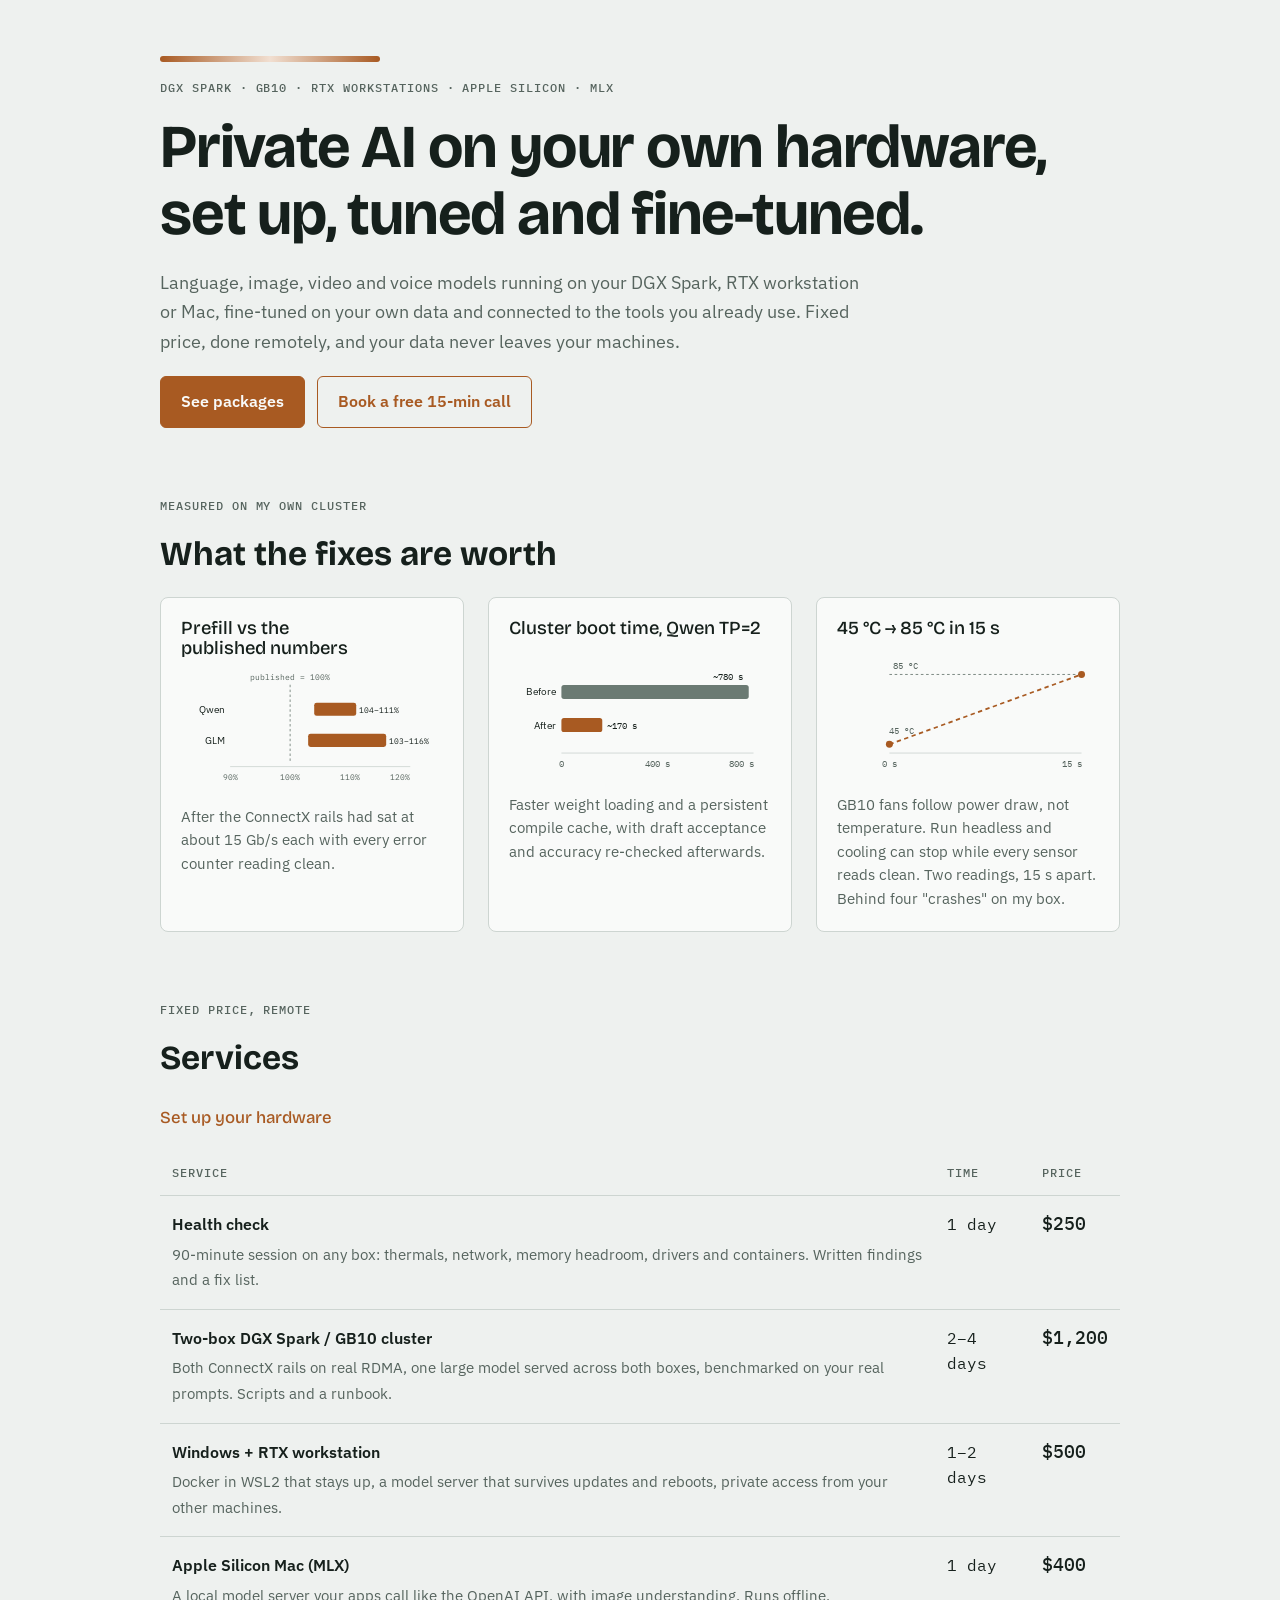
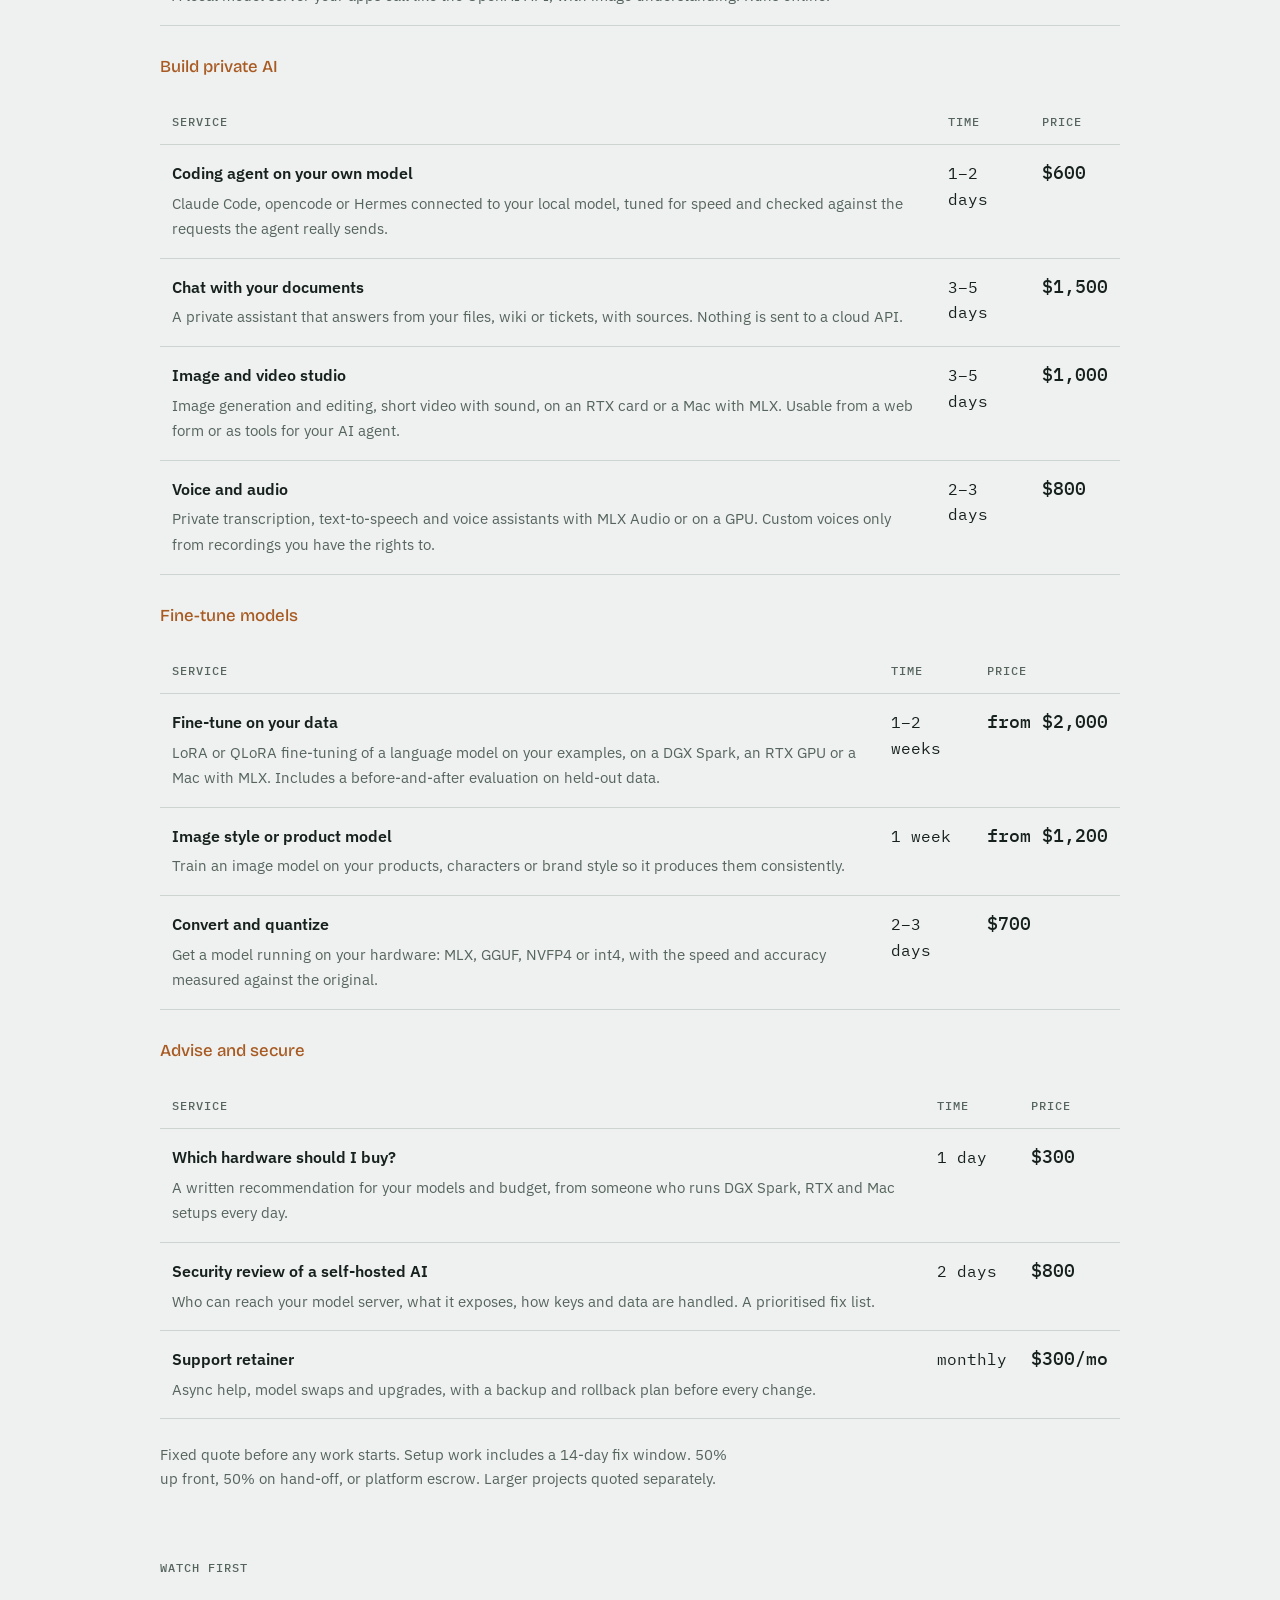
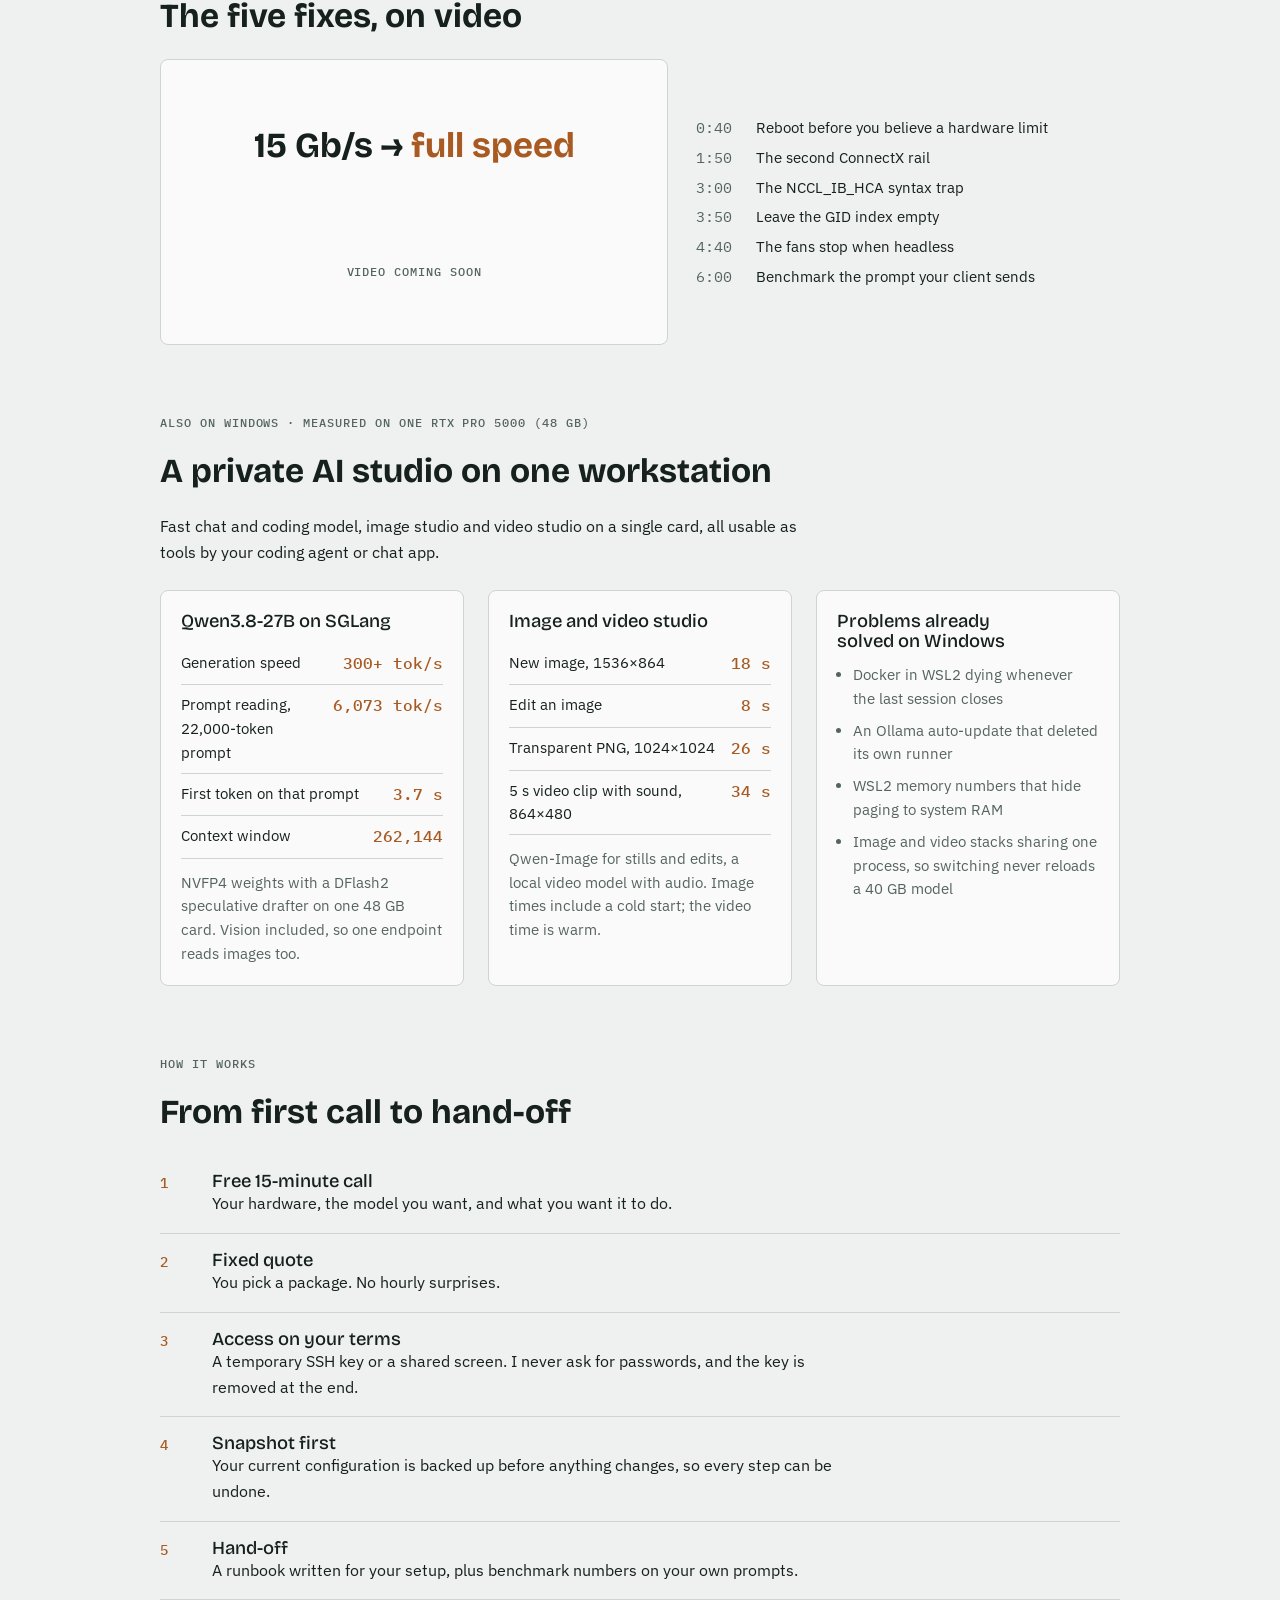
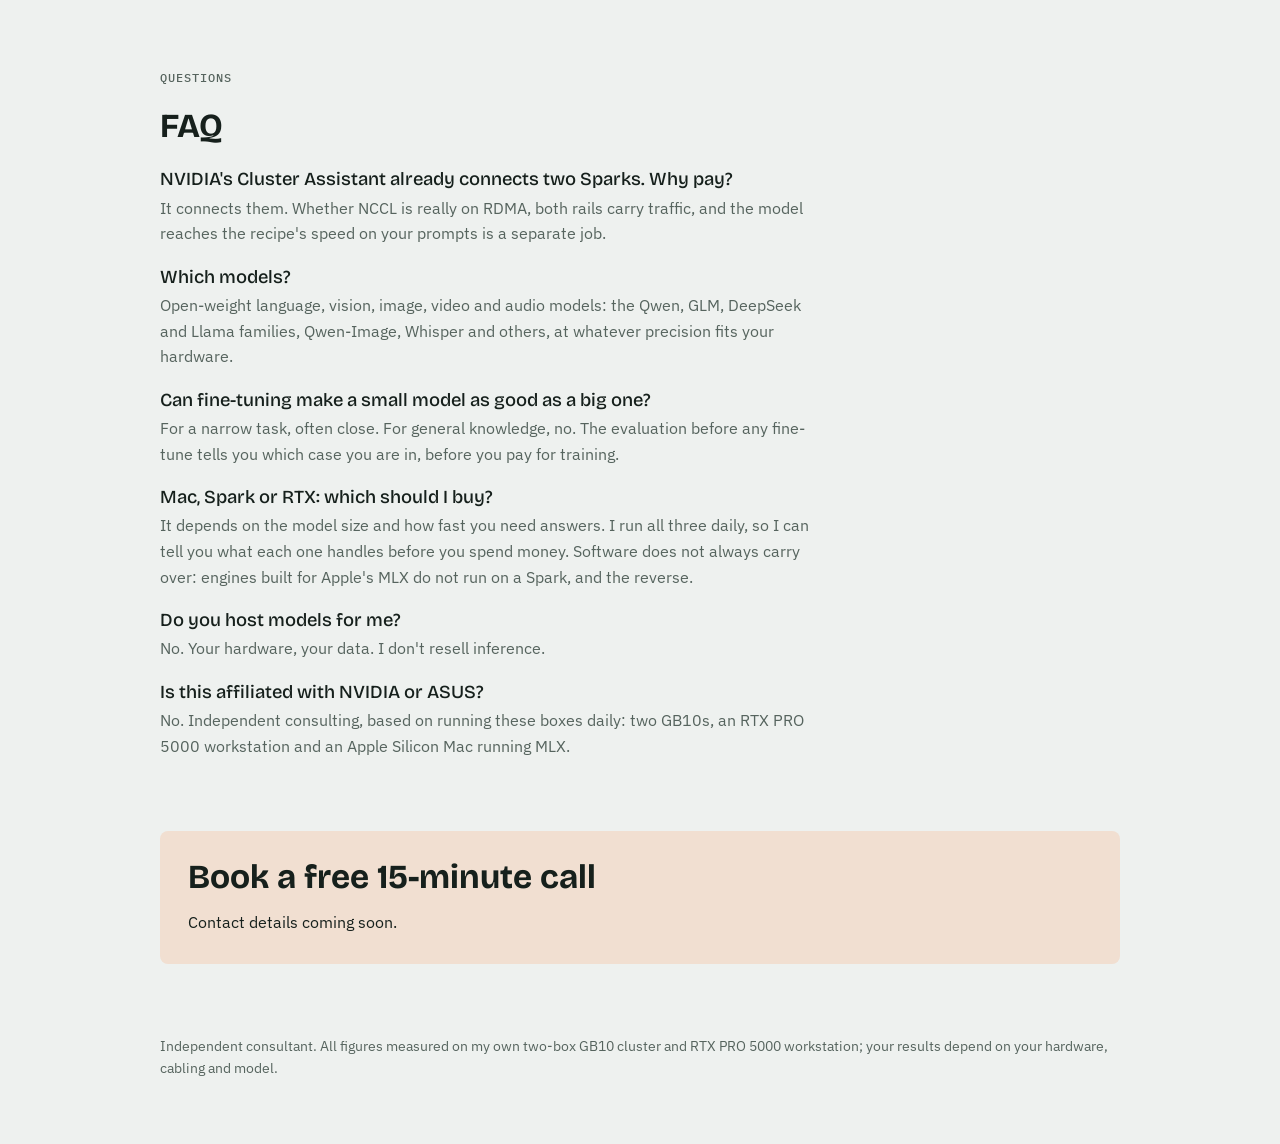
==== index.html @ 5d41dce4 "Expand services: MLX, fine-tuning, private AI builds, advice" ====
<!doctype html>
<html lang="en">
<head>
<meta charset="utf-8">
<meta name="viewport" content="width=device-width, initial-scale=1, viewport-fit=cover">
<meta name="description" content="Private AI on your own hardware: setup, private AI builds and fine-tuning on DGX Spark, RTX workstations and Apple Silicon (MLX).">
<title>AI Studio Setup</title>
<link rel="preconnect" href="https://fonts.googleapis.com">
<link rel="stylesheet" href="https://fonts.googleapis.com/css2?family=Bricolage+Grotesque:opsz,wght@12..96,500;12..96,700&family=IBM+Plex+Sans:wght@400;500;600&family=IBM+Plex+Mono:wght@400;500&display=swap">
<style>
/* Layout: a single spec-sheet column — measured claims first, packages as a price table, process as a real sequence. */
:root {
  --bg: #eef1ef;
  --surface: #f9faf9;
  --fg: #16201c;
  --muted: #56645e;
  --line: #cdd5d1;
  --copper: #a85a22;
  --copper-soft: #f1dfd1;
  --ref: #6b7a73;
  --display: "Bricolage Grotesque", "Helvetica Neue", Arial, sans-serif;
  --body: "IBM Plex Sans", "Helvetica Neue", Arial, sans-serif;
  --mono: "IBM Plex Mono", ui-monospace, Menlo, Consolas, monospace;
}
@media (prefers-color-scheme: dark) {
  :root:not([data-theme="light"]) {
    --bg: #111715; --surface: #18201d; --fg: #e3e9e6; --muted: #9aa8a1; --line: #2c3833;
    --copper: #e3925a; --copper-soft: #3a271b; --ref: #8d9c95; color-scheme: dark;
  }
}
:root[data-theme="dark"] {
  --bg: #111715; --surface: #18201d; --fg: #e3e9e6; --muted: #9aa8a1; --line: #2c3833;
  --copper: #e3925a; --copper-soft: #3a271b; --ref: #8d9c95; color-scheme: dark;
}
* { box-sizing: border-box; }
html { padding-top: env(safe-area-inset-top, 0px); padding-bottom: env(safe-area-inset-bottom, 0px); }
body { margin: 0; }
img { max-width: 100%; }
body {
  background: var(--bg); color: var(--fg); font: 16px/1.6 var(--body);
  padding-inline: 20px; padding-block: 0 64px;
}
.wrap { max-width: 960px; margin: 0 auto; display: grid; gap: 72px; }
h1, h2, h3 { font-family: var(--display); text-wrap: balance; margin: 0; line-height: 1.1; }
h1 { font-size: clamp(2.2rem, 6vw, 3.8rem); font-weight: 700; letter-spacing: -0.02em; }
h2 { font-size: clamp(1.5rem, 3.4vw, 2.1rem); font-weight: 700; }
h3 { font-size: 1.15rem; font-weight: 500; }
p { margin: 0; max-width: 65ch; }
.label {
  font: 500 0.75rem/1 var(--mono); text-transform: uppercase; letter-spacing: 0.08em; color: var(--muted);
}
.mono { font-family: var(--mono); font-variant-numeric: tabular-nums; }
a { color: var(--copper); }
a:focus-visible, button:focus-visible { outline: 2px solid var(--copper); outline-offset: 3px; }

/* hero */
header { display: grid; gap: 20px; padding-top: 56px; }
.cable { height: 6px; border-radius: 3px; background: linear-gradient(90deg, var(--copper), var(--copper-soft) 50%, var(--copper)); max-width: 220px; }
.lede { font-size: 1.15rem; color: var(--muted); }
.cta-row { display: flex; flex-wrap: wrap; gap: 12px; align-items: center; }
.btn {
  display: inline-block; padding: 12px 20px; border-radius: 6px; font-weight: 600; text-decoration: none;
  background: var(--copper); color: var(--surface); border: 1px solid var(--copper);
}
.btn.ghost { background: transparent; color: var(--copper); }

/* evidence */
.evidence { display: grid; grid-template-columns: repeat(auto-fit, minmax(260px, 1fr)); gap: 24px; }
.figure { background: var(--surface); border: 1px solid var(--line); border-radius: 8px; padding: 20px; display: grid; gap: 12px; min-width: 0; align-content: start; }
.figure svg { width: 100%; height: auto; display: block; }
.figure p { font-size: 0.92rem; color: var(--muted); }

/* packages */
.table-wrap { overflow-x: auto; }
table { width: 100%; border-collapse: collapse; min-width: 560px; }
th, td { text-align: left; padding: 16px 12px; border-bottom: 1px solid var(--line); vertical-align: top; }
th { font: 500 0.75rem/1 var(--mono); text-transform: uppercase; letter-spacing: 0.08em; color: var(--muted); }
td.price { font: 500 1.1rem var(--mono); white-space: nowrap; font-variant-numeric: tabular-nums; }
td .name { font-weight: 600; display: block; margin-bottom: 4px; }
td .desc { color: var(--muted); font-size: 0.93rem; }
h3.group { font-size: 1.05rem; color: var(--copper); margin-top: 8px; }
.note { font-size: 0.92rem; color: var(--muted); }

/* video */
.video { display: grid; grid-template-columns: minmax(0, 1.2fr) minmax(0, 1fr); gap: 28px; align-items: center; }
.poster {
  aspect-ratio: 16 / 9; max-width: 100%; border-radius: 8px; background: var(--surface); border: 1px solid var(--line);
  display: grid; place-items: center; padding: 20px; text-align: center; gap: 8px;
}
.poster .big { font: 700 clamp(1.4rem, 4vw, 2.2rem)/1.1 var(--display); }
.poster .big span { color: var(--copper); }
.specs { margin: 0; display: grid; gap: 0; }
.specs div { display: flex; justify-content: space-between; gap: 12px; padding: 8px 0; border-bottom: 1px solid var(--line); }
.specs dt { color: var(--fg); font-size: 0.93rem; min-width: 0; }
.specs dd { margin: 0; color: var(--copper); font-weight: 500; white-space: nowrap; }
.fixes { margin: 0; padding-left: 1.1em; display: grid; gap: 8px; font-size: 0.93rem; color: var(--muted); }
.chapters { list-style: none; padding: 0; margin: 0; display: grid; gap: 6px; font-size: 0.93rem; }
.chapters li { display: grid; grid-template-columns: 3.5em 1fr; gap: 8px; }
.chapters .mono { color: var(--muted); }

/* process */
ol.steps { list-style: none; padding: 0; margin: 0; display: grid; gap: 0; counter-reset: s; }
ol.steps li { counter-increment: s; display: grid; grid-template-columns: 2.5rem 1fr; gap: 12px; padding: 16px 0; border-bottom: 1px solid var(--line); }
ol.steps li::before { content: counter(s); font: 500 0.9rem var(--mono); color: var(--copper); padding-top: 2px; }

/* faq + contact */
.faq { display: grid; gap: 20px; }
.faq div { display: grid; gap: 6px; }
.faq p { color: var(--muted); }
.contact { background: var(--copper-soft); border-radius: 8px; padding: 28px; display: grid; gap: 14px; }
footer { font-size: 0.85rem; color: var(--muted); }

section { display: grid; gap: 24px; }
@media (max-width: 720px) { .video { grid-template-columns: 1fr; } }
@media (prefers-reduced-motion: no-preference) {
  .btn { transition: transform .15s ease; }
  .btn:hover { transform: translateY(-1px); }
}
</style>
</head>
<body>

<div class="wrap">
  <header>
    <div class="cable" aria-hidden="true"></div>
    <span class="label">DGX Spark · GB10 · RTX workstations · Apple Silicon · MLX</span>
    <h1>Private AI on your own hardware, set up, tuned and fine-tuned.</h1>
    <p class="lede">Language, image, video and voice models running on your DGX Spark, RTX workstation or Mac, fine-tuned on your own data and connected to the tools you already use. Fixed price, done remotely, and your data never leaves your machines.</p>
    <div class="cta-row">
      <a class="btn" href="#packages">See packages</a>
      <a class="btn ghost" href="#contact">Book a free 15-min call</a>
    </div>
  </header>

  <section aria-labelledby="ev">
    <span class="label">Measured on my own cluster</span>
    <h2 id="ev">What the fixes are worth</h2>
    <div class="evidence">
      <div class="figure">
        <h3>Prefill vs the published numbers</h3>
        <svg viewBox="0 0 320 150" role="img" aria-label="Qwen prefill reached 104 to 111 percent and GLM 103 to 116 percent of the published reference">
          <!-- scale: 90% at x=60, 120% at x=280 → 7.333 px per percent -->
          <line x1="133.3" y1="18" x2="133.3" y2="112" stroke="var(--ref)" stroke-dasharray="3 3"/>
          <text x="133.3" y="12" text-anchor="middle" font-family="IBM Plex Mono, monospace" font-size="10" fill="var(--muted)">published = 100%</text>
          <text x="54" y="52" text-anchor="end" font-family="IBM Plex Sans, sans-serif" font-size="12" fill="var(--fg)">Qwen</text>
          <rect x="162.7" y="40" width="51.3" height="16" rx="3" fill="var(--copper)"/>
          <text x="218" y="52" font-family="IBM Plex Mono, monospace" font-size="10" fill="var(--fg)">104–111%</text>
          <text x="54" y="90" text-anchor="end" font-family="IBM Plex Sans, sans-serif" font-size="12" fill="var(--fg)">GLM</text>
          <rect x="155.3" y="78" width="95.3" height="16" rx="3" fill="var(--copper)"/>
          <text x="254" y="90" font-family="IBM Plex Mono, monospace" font-size="10" fill="var(--fg)">103–116%</text>
          <line x1="60" y1="118" x2="280" y2="118" stroke="var(--line)"/>
          <text x="60" y="134" text-anchor="middle" font-family="IBM Plex Mono, monospace" font-size="10" fill="var(--muted)">90%</text>
          <text x="133.3" y="134" text-anchor="middle" font-family="IBM Plex Mono, monospace" font-size="10" fill="var(--muted)">100%</text>
          <text x="206.7" y="134" text-anchor="middle" font-family="IBM Plex Mono, monospace" font-size="10" fill="var(--muted)">110%</text>
          <text x="280" y="134" text-anchor="end" font-family="IBM Plex Mono, monospace" font-size="10" fill="var(--muted)">120%</text>
        </svg>
        <p>After the ConnectX rails had sat at about 15 Gb/s each with every error counter reading clean.</p>
      </div>
      <div class="figure">
        <h3>Cluster boot time, Qwen TP=2</h3>
        <svg viewBox="0 0 300 150" role="img" aria-label="Boot time cut from about 780 seconds to about 170 seconds">
          <!-- scale: 0 s at x=60, 800 s at x=280 → 0.275 px per second -->
          <text x="54" y="52" text-anchor="end" font-family="IBM Plex Sans, sans-serif" font-size="12" fill="var(--fg)">Before</text>
          <rect x="60" y="40" width="214.5" height="16" rx="3" fill="var(--ref)"/>
          <text x="54" y="90" text-anchor="end" font-family="IBM Plex Sans, sans-serif" font-size="12" fill="var(--fg)">After</text>
          <rect x="60" y="78" width="46.8" height="16" rx="3" fill="var(--copper)"/>
          <text x="112" y="90" font-family="IBM Plex Mono, monospace" font-size="10" fill="var(--fg)">~170 s</text>
          <text x="268" y="34" text-anchor="end" font-family="IBM Plex Mono, monospace" font-size="10" fill="var(--fg)">~780 s</text>
          <line x1="60" y1="118" x2="280" y2="118" stroke="var(--line)"/>
          <text x="60" y="134" text-anchor="middle" font-family="IBM Plex Mono, monospace" font-size="10" fill="var(--muted)">0</text>
          <text x="170" y="134" text-anchor="middle" font-family="IBM Plex Mono, monospace" font-size="10" fill="var(--muted)">400 s</text>
          <text x="280" y="134" text-anchor="end" font-family="IBM Plex Mono, monospace" font-size="10" fill="var(--muted)">800 s</text>
        </svg>
        <p>Faster weight loading and a persistent compile cache, with draft acceptance and accuracy re-checked afterwards.</p>
      </div>
      <div class="figure">
        <h3>45 °C → 85 °C in 15 s</h3>
        <svg viewBox="0 0 300 150" role="img" aria-label="A headless box heating from 45 to 85 degrees Celsius in 15 seconds">
          <!-- x: 0 s at 60, 15 s at 280; y: 40 °C at 118, 90 °C at 18 → 2 px per degree -->
          <line x1="60" y1="28" x2="280" y2="28" stroke="var(--ref)" stroke-dasharray="3 3"/>
          <text x="64" y="22" font-family="IBM Plex Mono, monospace" font-size="10" fill="var(--muted)">85 °C</text>
          <line x1="60" y1="108" x2="280" y2="28" stroke="var(--copper)" stroke-width="2" stroke-dasharray="5 4"/>
          <circle cx="60" cy="108" r="4" fill="var(--copper)"/>
          <circle cx="280" cy="28" r="4" fill="var(--copper)"/>
          <text x="60" y="104" text-anchor="start" dy="-8" font-family="IBM Plex Mono, monospace" font-size="10" fill="var(--muted)">45 °C</text>
          <line x1="60" y1="118" x2="280" y2="118" stroke="var(--line)"/>
          <text x="60" y="134" text-anchor="middle" font-family="IBM Plex Mono, monospace" font-size="10" fill="var(--muted)">0 s</text>
          <text x="280" y="134" text-anchor="end" font-family="IBM Plex Mono, monospace" font-size="10" fill="var(--muted)">15 s</text>
        </svg>
        <p>GB10 fans follow power draw, not temperature. Run headless and cooling can stop while every sensor reads clean. Two readings, 15 s apart. Behind four "crashes" on my box.</p>
      </div>
    </div>
  </section>

  <section id="packages" aria-labelledby="pk">
    <span class="label">Fixed price, remote</span>
    <h2 id="pk">Services</h2>
    <h3 class="group">Set up your hardware</h3>
    <div class="table-wrap">
      <table>
        <thead><tr><th>Service</th><th>Time</th><th>Price</th></tr></thead>
        <tbody>
          <tr>
            <td><span class="name">Health check</span><span class="desc">90-minute session on any box: thermals, network, memory headroom, drivers and containers. Written findings and a fix list.</span></td>
            <td class="mono">1 day</td><td class="price">$250</td>
          </tr>
          <tr>
            <td><span class="name">Two-box DGX Spark / GB10 cluster</span><span class="desc">Both ConnectX rails on real RDMA, one large model served across both boxes, benchmarked on your real prompts. Scripts and a runbook.</span></td>
            <td class="mono">2–4 days</td><td class="price">$1,200</td>
          </tr>
          <tr>
            <td><span class="name">Windows + RTX workstation</span><span class="desc">Docker in WSL2 that stays up, a model server that survives updates and reboots, private access from your other machines.</span></td>
            <td class="mono">1–2 days</td><td class="price">$500</td>
          </tr>
          <tr>
            <td><span class="name">Apple Silicon Mac (MLX)</span><span class="desc">A local model server your apps call like the OpenAI API, with image understanding. Runs offline.</span></td>
            <td class="mono">1 day</td><td class="price">$400</td>
          </tr>
        </tbody>
      </table>
    </div>
    <h3 class="group">Build private AI</h3>
    <div class="table-wrap">
      <table>
        <thead><tr><th>Service</th><th>Time</th><th>Price</th></tr></thead>
        <tbody>
          <tr>
            <td><span class="name">Coding agent on your own model</span><span class="desc">Claude Code, opencode or Hermes connected to your local model, tuned for speed and checked against the requests the agent really sends.</span></td>
            <td class="mono">1–2 days</td><td class="price">$600</td>
          </tr>
          <tr>
            <td><span class="name">Chat with your documents</span><span class="desc">A private assistant that answers from your files, wiki or tickets, with sources. Nothing is sent to a cloud API.</span></td>
            <td class="mono">3–5 days</td><td class="price">$1,500</td>
          </tr>
          <tr>
            <td><span class="name">Image and video studio</span><span class="desc">Image generation and editing, short video with sound, on an RTX card or a Mac with MLX. Usable from a web form or as tools for your AI agent.</span></td>
            <td class="mono">3–5 days</td><td class="price">$1,000</td>
          </tr>
          <tr>
            <td><span class="name">Voice and audio</span><span class="desc">Private transcription, text-to-speech and voice assistants with MLX Audio or on a GPU. Custom voices only from recordings you have the rights to.</span></td>
            <td class="mono">2–3 days</td><td class="price">$800</td>
          </tr>
        </tbody>
      </table>
    </div>
    <h3 class="group">Fine-tune models</h3>
    <div class="table-wrap">
      <table>
        <thead><tr><th>Service</th><th>Time</th><th>Price</th></tr></thead>
        <tbody>
          <tr>
            <td><span class="name">Fine-tune on your data</span><span class="desc">LoRA or QLoRA fine-tuning of a language model on your examples, on a DGX Spark, an RTX GPU or a Mac with MLX. Includes a before-and-after evaluation on held-out data.</span></td>
            <td class="mono">1–2 weeks</td><td class="price">from $2,000</td>
          </tr>
          <tr>
            <td><span class="name">Image style or product model</span><span class="desc">Train an image model on your products, characters or brand style so it produces them consistently.</span></td>
            <td class="mono">1 week</td><td class="price">from $1,200</td>
          </tr>
          <tr>
            <td><span class="name">Convert and quantize</span><span class="desc">Get a model running on your hardware: MLX, GGUF, NVFP4 or int4, with the speed and accuracy measured against the original.</span></td>
            <td class="mono">2–3 days</td><td class="price">$700</td>
          </tr>
        </tbody>
      </table>
    </div>
    <h3 class="group">Advise and secure</h3>
    <div class="table-wrap">
      <table>
        <thead><tr><th>Service</th><th>Time</th><th>Price</th></tr></thead>
        <tbody>
          <tr>
            <td><span class="name">Which hardware should I buy?</span><span class="desc">A written recommendation for your models and budget, from someone who runs DGX Spark, RTX and Mac setups every day.</span></td>
            <td class="mono">1 day</td><td class="price">$300</td>
          </tr>
          <tr>
            <td><span class="name">Security review of a self-hosted AI</span><span class="desc">Who can reach your model server, what it exposes, how keys and data are handled. A prioritised fix list.</span></td>
            <td class="mono">2 days</td><td class="price">$800</td>
          </tr>
          <tr>
            <td><span class="name">Support retainer</span><span class="desc">Async help, model swaps and upgrades, with a backup and rollback plan before every change.</span></td>
            <td class="mono">monthly</td><td class="price">$300/mo</td>
          </tr>
        </tbody>
      </table>
    </div>
    <p class="note">Fixed quote before any work starts. Setup work includes a 14-day fix window. 50% up front, 50% on hand-off, or platform escrow. Larger projects quoted separately.</p>
  </section>

  <section aria-labelledby="vid">
    <span class="label">Watch first</span>
    <h2 id="vid">The five fixes, on video</h2>
    <div class="video">
      <div class="poster">
        <div class="big">15 Gb/s → <span>full speed</span></div>
        <span class="label">Video coming soon</span>
      </div>
      <ul class="chapters">
        <li><span class="mono">0:40</span><span>Reboot before you believe a hardware limit</span></li>
        <li><span class="mono">1:50</span><span>The second ConnectX rail</span></li>
        <li><span class="mono">3:00</span><span>The NCCL_IB_HCA syntax trap</span></li>
        <li><span class="mono">3:50</span><span>Leave the GID index empty</span></li>
        <li><span class="mono">4:40</span><span>The fans stop when headless</span></li>
        <li><span class="mono">6:00</span><span>Benchmark the prompt your client sends</span></li>
      </ul>
    </div>
  </section>

  <section aria-labelledby="rtx">
    <span class="label">Also on Windows · measured on one RTX PRO 5000 (48 GB)</span>
    <h2 id="rtx">A private AI studio on one workstation</h2>
    <p>Fast chat and coding model, image studio and video studio on a single card, all usable as tools by your coding agent or chat app.</p>
    <div class="evidence">
      <div class="figure">
        <h3>Qwen3.8-27B on SGLang</h3>
        <dl class="specs">
          <div><dt>Generation speed</dt><dd class="mono">300+ tok/s</dd></div>
          <div><dt>Prompt reading, 22,000-token prompt</dt><dd class="mono">6,073 tok/s</dd></div>
          <div><dt>First token on that prompt</dt><dd class="mono">3.7 s</dd></div>
          <div><dt>Context window</dt><dd class="mono">262,144</dd></div>
        </dl>
        <p>NVFP4 weights with a DFlash2 speculative drafter on one 48 GB card. Vision included, so one endpoint reads images too.</p>
      </div>
      <div class="figure">
        <h3>Image and video studio</h3>
        <dl class="specs">
          <div><dt>New image, 1536×864</dt><dd class="mono">18 s</dd></div>
          <div><dt>Edit an image</dt><dd class="mono">8 s</dd></div>
          <div><dt>Transparent PNG, 1024×1024</dt><dd class="mono">26 s</dd></div>
          <div><dt>5 s video clip with sound, 864×480</dt><dd class="mono">34 s</dd></div>
        </dl>
        <p>Qwen-Image for stills and edits, a local video model with audio. Image times include a cold start; the video time is warm.</p>
      </div>
      <div class="figure">
        <h3>Problems already solved on Windows</h3>
        <ul class="fixes">
          <li>Docker in WSL2 dying whenever the last session closes</li>
          <li>An Ollama auto-update that deleted its own runner</li>
          <li>WSL2 memory numbers that hide paging to system RAM</li>
          <li>Image and video stacks sharing one process, so switching never reloads a 40 GB model</li>
        </ul>
      </div>
    </div>
  </section>

  <section aria-labelledby="how">
    <span class="label">How it works</span>
    <h2 id="how">From first call to hand-off</h2>
    <ol class="steps">
      <li><div><h3>Free 15-minute call</h3><p>Your hardware, the model you want, and what you want it to do.</p></div></li>
      <li><div><h3>Fixed quote</h3><p>You pick a package. No hourly surprises.</p></div></li>
      <li><div><h3>Access on your terms</h3><p>A temporary SSH key or a shared screen. I never ask for passwords, and the key is removed at the end.</p></div></li>
      <li><div><h3>Snapshot first</h3><p>Your current configuration is backed up before anything changes, so every step can be undone.</p></div></li>
      <li><div><h3>Hand-off</h3><p>A runbook written for your setup, plus benchmark numbers on your own prompts.</p></div></li>
    </ol>
  </section>

  <section aria-labelledby="faq">
    <span class="label">Questions</span>
    <h2 id="faq">FAQ</h2>
    <div class="faq">
      <div><h3>NVIDIA's Cluster Assistant already connects two Sparks. Why pay?</h3><p>It connects them. Whether NCCL is really on RDMA, both rails carry traffic, and the model reaches the recipe's speed on your prompts is a separate job.</p></div>
      <div><h3>Which models?</h3><p>Open-weight language, vision, image, video and audio models: the Qwen, GLM, DeepSeek and Llama families, Qwen-Image, Whisper and others, at whatever precision fits your hardware.</p></div>
      <div><h3>Can fine-tuning make a small model as good as a big one?</h3><p>For a narrow task, often close. For general knowledge, no. The evaluation before any fine-tune tells you which case you are in, before you pay for training.</p></div>
      <div><h3>Mac, Spark or RTX: which should I buy?</h3><p>It depends on the model size and how fast you need answers. I run all three daily, so I can tell you what each one handles before you spend money. Software does not always carry over: engines built for Apple's MLX do not run on a Spark, and the reverse.</p></div>
      <div><h3>Do you host models for me?</h3><p>No. Your hardware, your data. I don't resell inference.</p></div>
      <div><h3>Is this affiliated with NVIDIA or ASUS?</h3><p>No. Independent consulting, based on running these boxes daily: two GB10s, an RTX PRO 5000 workstation and an Apple Silicon Mac running MLX.</p></div>
    </div>
  </section>

  <section id="contact" class="contact" aria-labelledby="ct">
    <h2 id="ct">Book a free 15-minute call</h2>
    <p>Contact details coming soon.</p>
  </section>

  <footer>Independent consultant. All figures measured on my own two-box GB10 cluster and RTX PRO 5000 workstation; your results depend on your hardware, cabling and model.</footer>
</div>

</body>
</html>
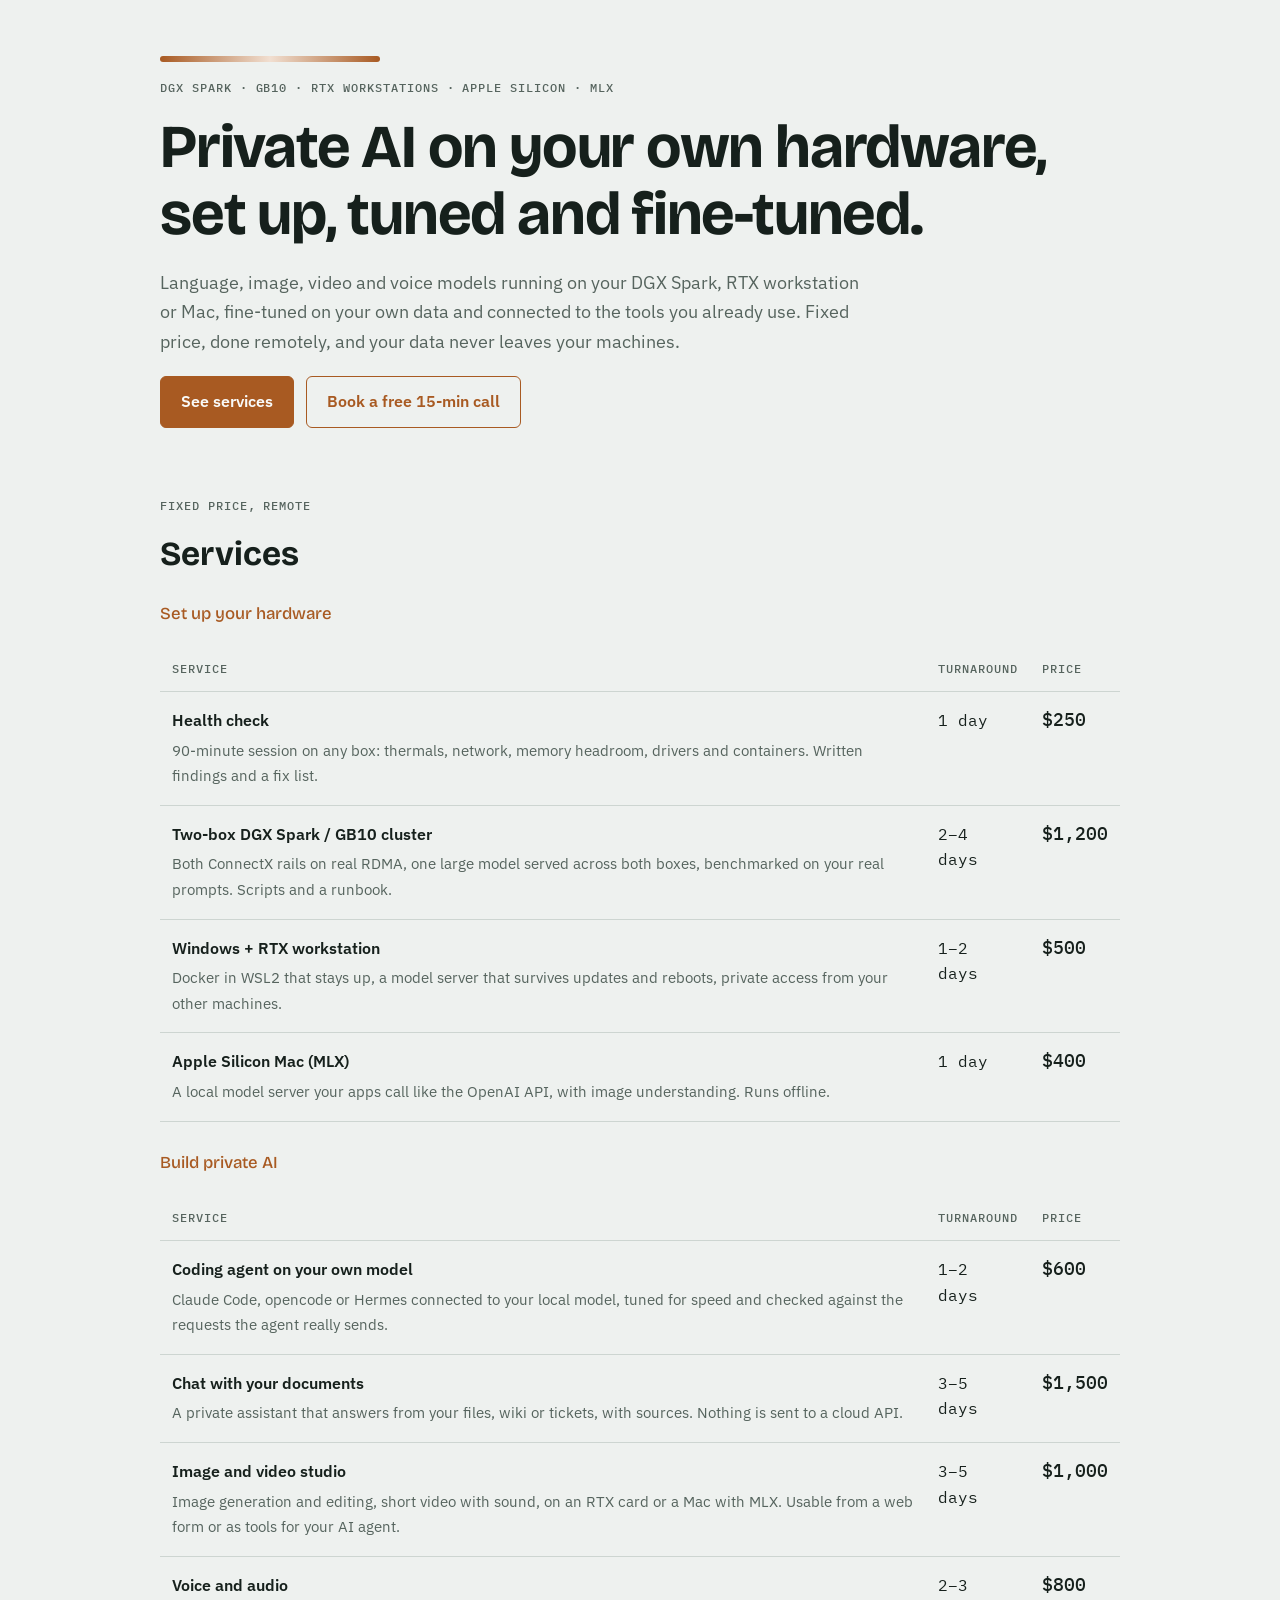
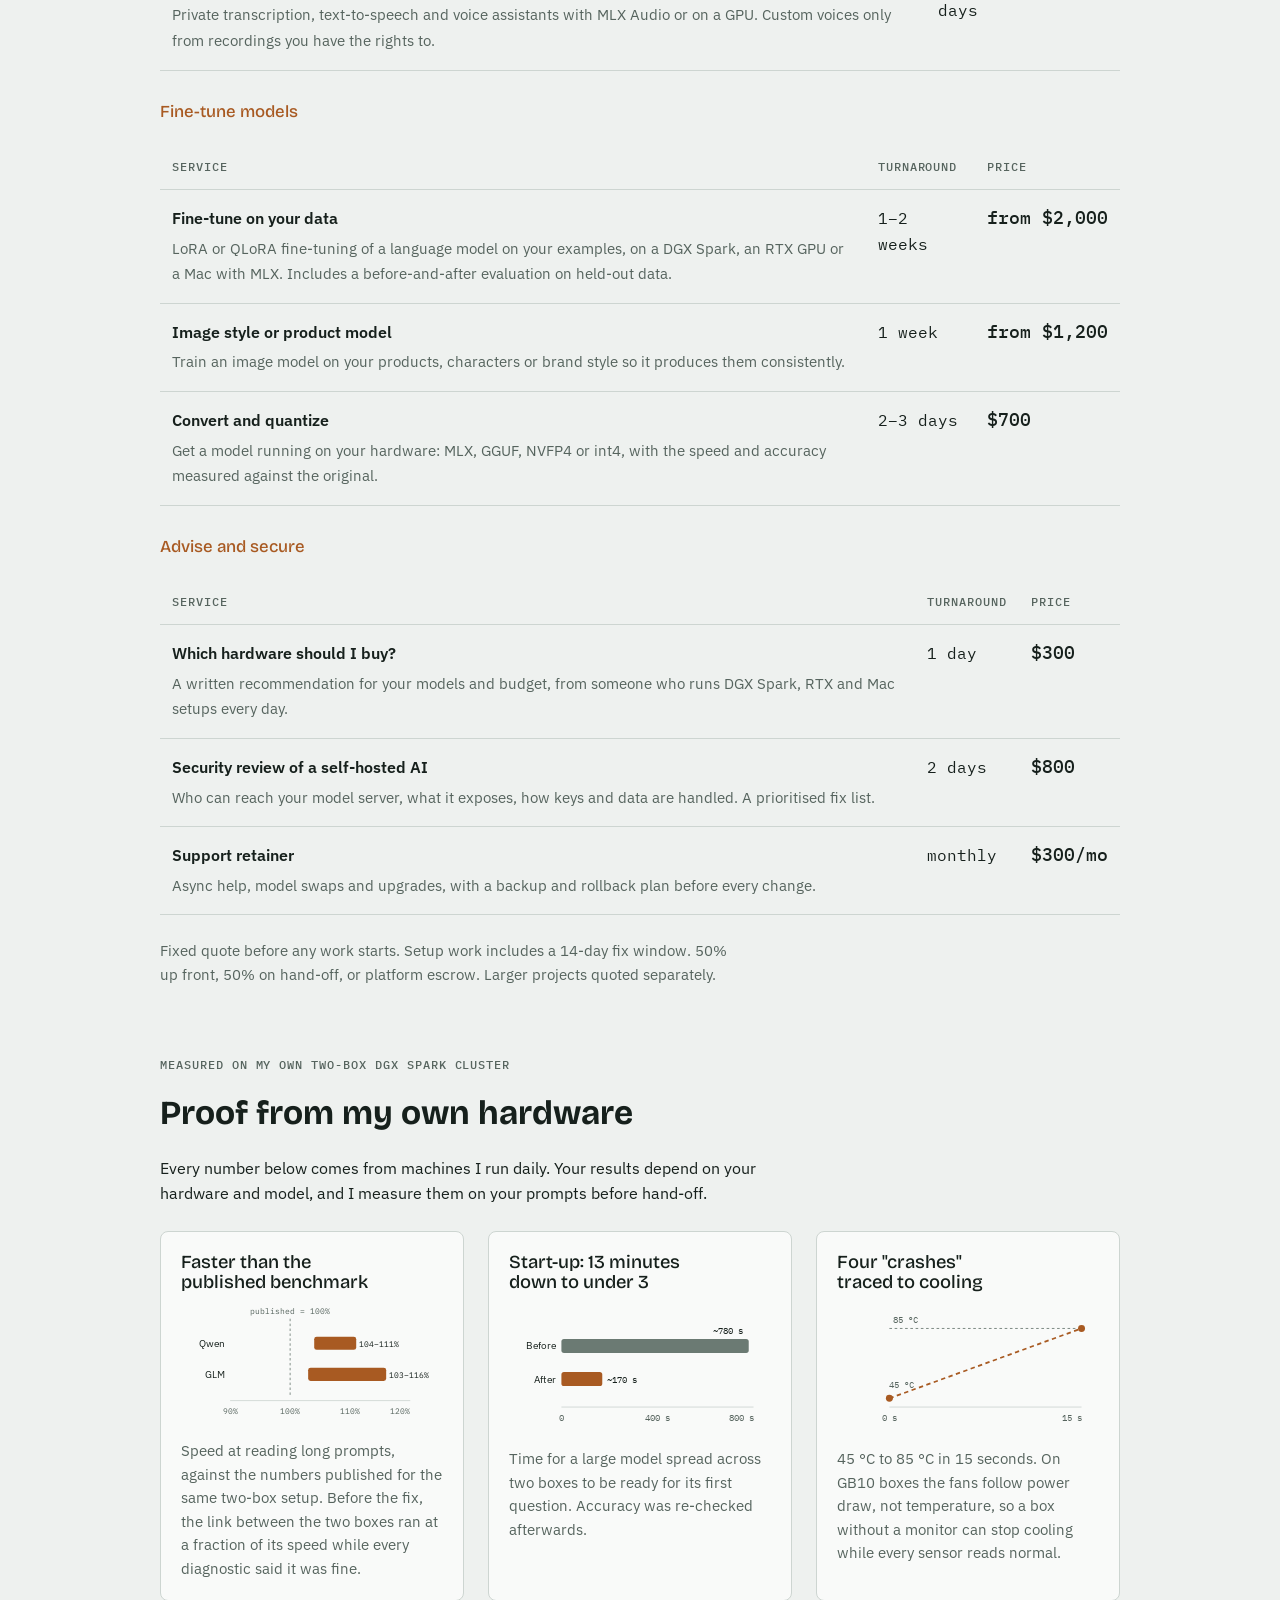
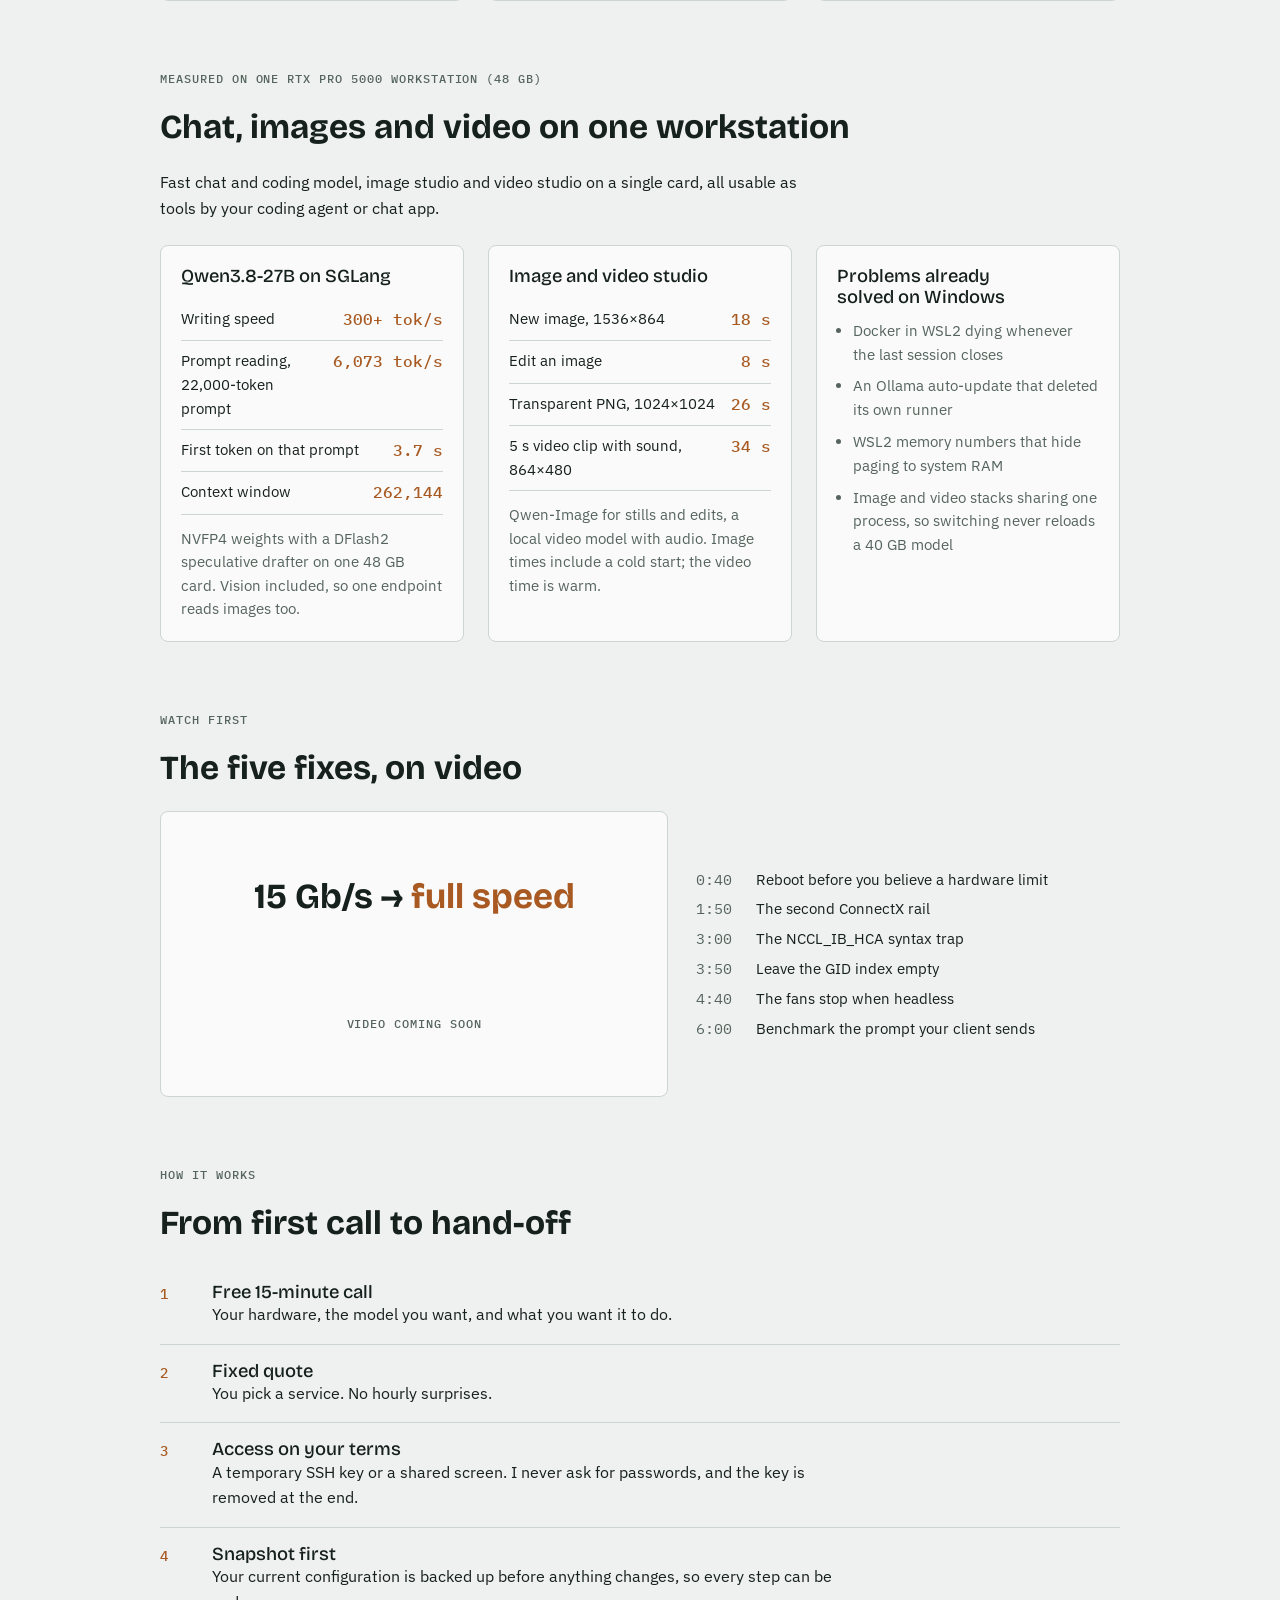
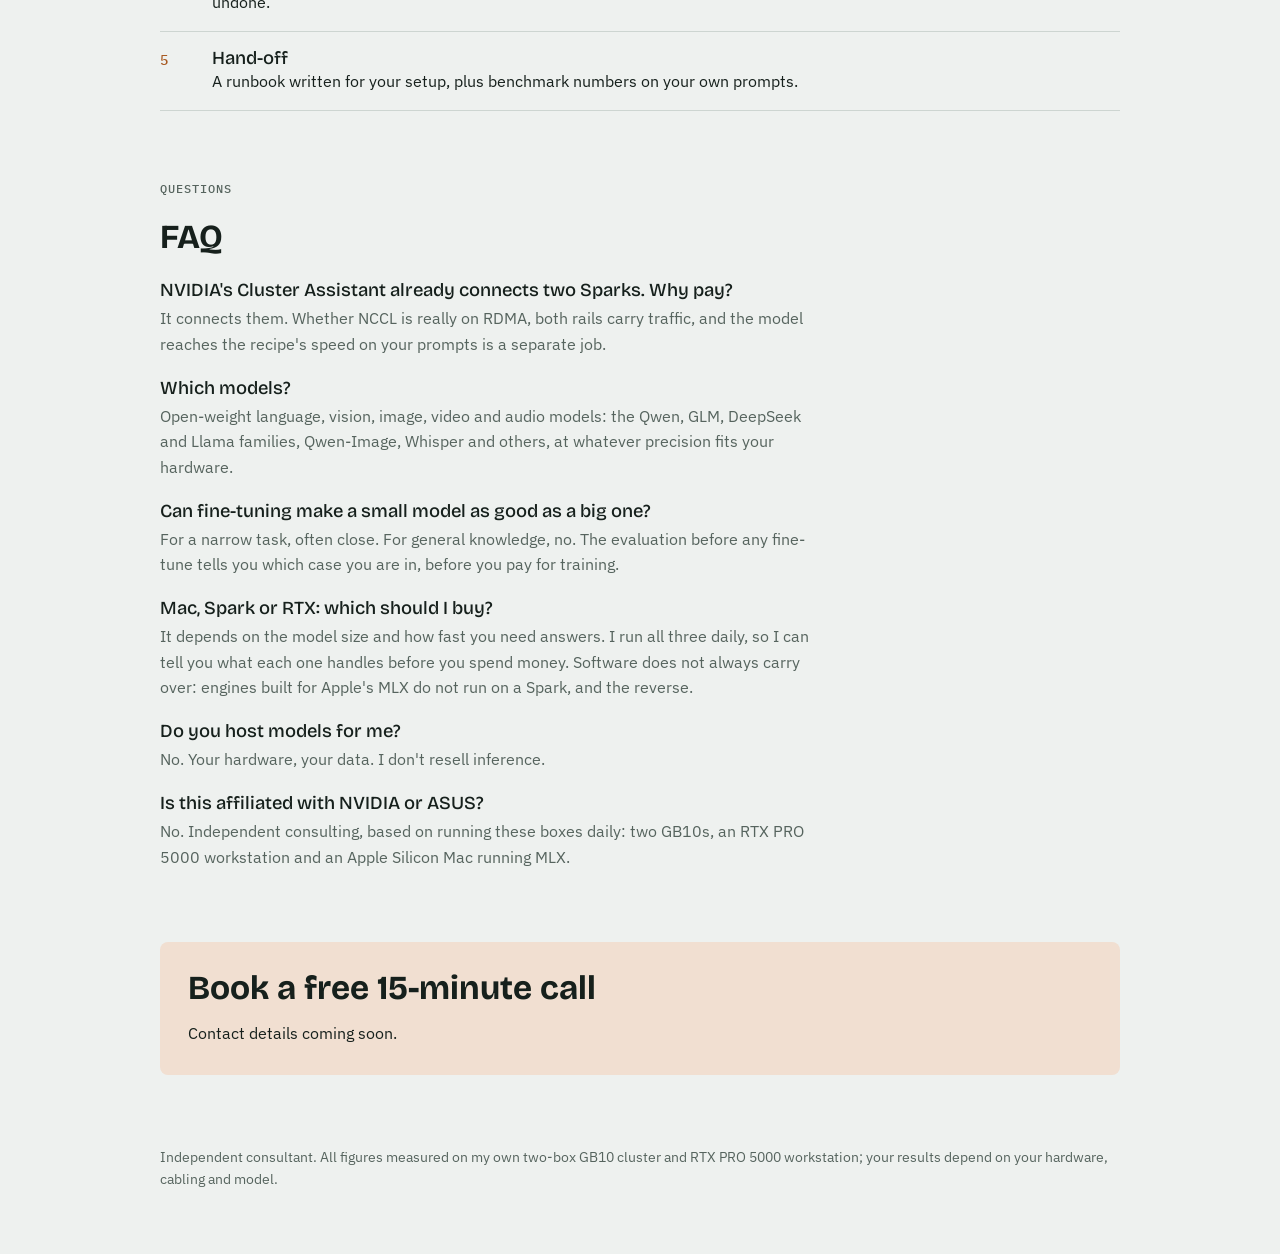
==== commit ad86b6a8: "Lead with services, rewrite proof in plain language" ====
--- a/index.html
+++ b/index.html
@@ -127,17 +127,112 @@
     <h1>Private AI on your own hardware, set up, tuned and fine-tuned.</h1>
     <p class="lede">Language, image, video and voice models running on your DGX Spark, RTX workstation or Mac, fine-tuned on your own data and connected to the tools you already use. Fixed price, done remotely, and your data never leaves your machines.</p>
     <div class="cta-row">
-      <a class="btn" href="#packages">See packages</a>
+      <a class="btn" href="#packages">See services</a>
       <a class="btn ghost" href="#contact">Book a free 15-min call</a>
     </div>
   </header>
 
+  <section id="packages" aria-labelledby="pk">
+    <span class="label">Fixed price, remote</span>
+    <h2 id="pk">Services</h2>
+    <h3 class="group">Set up your hardware</h3>
+    <div class="table-wrap">
+      <table>
+        <thead><tr><th>Service</th><th>Turnaround</th><th>Price</th></tr></thead>
+        <tbody>
+          <tr>
+            <td><span class="name">Health check</span><span class="desc">90-minute session on any box: thermals, network, memory headroom, drivers and containers. Written findings and a fix list.</span></td>
+            <td class="mono">1 day</td><td class="price">$250</td>
+          </tr>
+          <tr>
+            <td><span class="name">Two-box DGX Spark / GB10 cluster</span><span class="desc">Both ConnectX rails on real RDMA, one large model served across both boxes, benchmarked on your real prompts. Scripts and a runbook.</span></td>
+            <td class="mono">2–4 days</td><td class="price">$1,200</td>
+          </tr>
+          <tr>
+            <td><span class="name">Windows + RTX workstation</span><span class="desc">Docker in WSL2 that stays up, a model server that survives updates and reboots, private access from your other machines.</span></td>
+            <td class="mono">1–2 days</td><td class="price">$500</td>
+          </tr>
+          <tr>
+            <td><span class="name">Apple Silicon Mac (MLX)</span><span class="desc">A local model server your apps call like the OpenAI API, with image understanding. Runs offline.</span></td>
+            <td class="mono">1 day</td><td class="price">$400</td>
+          </tr>
+        </tbody>
+      </table>
+    </div>
+    <h3 class="group">Build private AI</h3>
+    <div class="table-wrap">
+      <table>
+        <thead><tr><th>Service</th><th>Turnaround</th><th>Price</th></tr></thead>
+        <tbody>
+          <tr>
+            <td><span class="name">Coding agent on your own model</span><span class="desc">Claude Code, opencode or Hermes connected to your local model, tuned for speed and checked against the requests the agent really sends.</span></td>
+            <td class="mono">1–2 days</td><td class="price">$600</td>
+          </tr>
+          <tr>
+            <td><span class="name">Chat with your documents</span><span class="desc">A private assistant that answers from your files, wiki or tickets, with sources. Nothing is sent to a cloud API.</span></td>
+            <td class="mono">3–5 days</td><td class="price">$1,500</td>
+          </tr>
+          <tr>
+            <td><span class="name">Image and video studio</span><span class="desc">Image generation and editing, short video with sound, on an RTX card or a Mac with MLX. Usable from a web form or as tools for your AI agent.</span></td>
+            <td class="mono">3–5 days</td><td class="price">$1,000</td>
+          </tr>
+          <tr>
+            <td><span class="name">Voice and audio</span><span class="desc">Private transcription, text-to-speech and voice assistants with MLX Audio or on a GPU. Custom voices only from recordings you have the rights to.</span></td>
+            <td class="mono">2–3 days</td><td class="price">$800</td>
+          </tr>
+        </tbody>
+      </table>
+    </div>
+    <h3 class="group">Fine-tune models</h3>
+    <div class="table-wrap">
+      <table>
+        <thead><tr><th>Service</th><th>Turnaround</th><th>Price</th></tr></thead>
+        <tbody>
+          <tr>
+            <td><span class="name">Fine-tune on your data</span><span class="desc">LoRA or QLoRA fine-tuning of a language model on your examples, on a DGX Spark, an RTX GPU or a Mac with MLX. Includes a before-and-after evaluation on held-out data.</span></td>
+            <td class="mono">1–2 weeks</td><td class="price">from $2,000</td>
+          </tr>
+          <tr>
+            <td><span class="name">Image style or product model</span><span class="desc">Train an image model on your products, characters or brand style so it produces them consistently.</span></td>
+            <td class="mono">1 week</td><td class="price">from $1,200</td>
+          </tr>
+          <tr>
+            <td><span class="name">Convert and quantize</span><span class="desc">Get a model running on your hardware: MLX, GGUF, NVFP4 or int4, with the speed and accuracy measured against the original.</span></td>
+            <td class="mono">2–3 days</td><td class="price">$700</td>
+          </tr>
+        </tbody>
+      </table>
+    </div>
+    <h3 class="group">Advise and secure</h3>
+    <div class="table-wrap">
+      <table>
+        <thead><tr><th>Service</th><th>Turnaround</th><th>Price</th></tr></thead>
+        <tbody>
+          <tr>
+            <td><span class="name">Which hardware should I buy?</span><span class="desc">A written recommendation for your models and budget, from someone who runs DGX Spark, RTX and Mac setups every day.</span></td>
+            <td class="mono">1 day</td><td class="price">$300</td>
+          </tr>
+          <tr>
+            <td><span class="name">Security review of a self-hosted AI</span><span class="desc">Who can reach your model server, what it exposes, how keys and data are handled. A prioritised fix list.</span></td>
+            <td class="mono">2 days</td><td class="price">$800</td>
+          </tr>
+          <tr>
+            <td><span class="name">Support retainer</span><span class="desc">Async help, model swaps and upgrades, with a backup and rollback plan before every change.</span></td>
+            <td class="mono">monthly</td><td class="price">$300/mo</td>
+          </tr>
+        </tbody>
+      </table>
+    </div>
+    <p class="note">Fixed quote before any work starts. Setup work includes a 14-day fix window. 50% up front, 50% on hand-off, or platform escrow. Larger projects quoted separately.</p>
+  </section>
+
   <section aria-labelledby="ev">
-    <span class="label">Measured on my own cluster</span>
-    <h2 id="ev">What the fixes are worth</h2>
+    <span class="label">Measured on my own two-box DGX Spark cluster</span>
+    <h2 id="ev">Proof from my own hardware</h2>
+    <p>Every number below comes from machines I run daily. Your results depend on your hardware and model, and I measure them on your prompts before hand-off.</p>
     <div class="evidence">
       <div class="figure">
-        <h3>Prefill vs the published numbers</h3>
+        <h3>Faster than the published benchmark</h3>
         <svg viewBox="0 0 320 150" role="img" aria-label="Qwen prefill reached 104 to 111 percent and GLM 103 to 116 percent of the published reference">
           <!-- scale: 90% at x=60, 120% at x=280 → 7.333 px per percent -->
           <line x1="133.3" y1="18" x2="133.3" y2="112" stroke="var(--ref)" stroke-dasharray="3 3"/>
@@ -154,10 +249,10 @@
           <text x="206.7" y="134" text-anchor="middle" font-family="IBM Plex Mono, monospace" font-size="10" fill="var(--muted)">110%</text>
           <text x="280" y="134" text-anchor="end" font-family="IBM Plex Mono, monospace" font-size="10" fill="var(--muted)">120%</text>
         </svg>
-        <p>After the ConnectX rails had sat at about 15 Gb/s each with every error counter reading clean.</p>
-      </div>
-      <div class="figure">
-        <h3>Cluster boot time, Qwen TP=2</h3>
+        <p>Speed at reading long prompts, against the numbers published for the same two-box setup. Before the fix, the link between the two boxes ran at a fraction of its speed while every diagnostic said it was fine.</p>
+      </div>
+      <div class="figure">
+        <h3>Start-up: 13 minutes down to under 3</h3>
         <svg viewBox="0 0 300 150" role="img" aria-label="Boot time cut from about 780 seconds to about 170 seconds">
           <!-- scale: 0 s at x=60, 800 s at x=280 → 0.275 px per second -->
           <text x="54" y="52" text-anchor="end" font-family="IBM Plex Sans, sans-serif" font-size="12" fill="var(--fg)">Before</text>
@@ -171,10 +266,10 @@
           <text x="170" y="134" text-anchor="middle" font-family="IBM Plex Mono, monospace" font-size="10" fill="var(--muted)">400 s</text>
           <text x="280" y="134" text-anchor="end" font-family="IBM Plex Mono, monospace" font-size="10" fill="var(--muted)">800 s</text>
         </svg>
-        <p>Faster weight loading and a persistent compile cache, with draft acceptance and accuracy re-checked afterwards.</p>
-      </div>
-      <div class="figure">
-        <h3>45 °C → 85 °C in 15 s</h3>
+        <p>Time for a large model spread across two boxes to be ready for its first question. Accuracy was re-checked afterwards.</p>
+      </div>
+      <div class="figure">
+        <h3>Four "crashes" traced to cooling</h3>
         <svg viewBox="0 0 300 150" role="img" aria-label="A headless box heating from 45 to 85 degrees Celsius in 15 seconds">
           <!-- x: 0 s at 60, 15 s at 280; y: 40 °C at 118, 90 °C at 18 → 2 px per degree -->
           <line x1="60" y1="28" x2="280" y2="28" stroke="var(--ref)" stroke-dasharray="3 3"/>
@@ -187,106 +282,49 @@
           <text x="60" y="134" text-anchor="middle" font-family="IBM Plex Mono, monospace" font-size="10" fill="var(--muted)">0 s</text>
           <text x="280" y="134" text-anchor="end" font-family="IBM Plex Mono, monospace" font-size="10" fill="var(--muted)">15 s</text>
         </svg>
-        <p>GB10 fans follow power draw, not temperature. Run headless and cooling can stop while every sensor reads clean. Two readings, 15 s apart. Behind four "crashes" on my box.</p>
-      </div>
-    </div>
-  </section>
-
-  <section id="packages" aria-labelledby="pk">
-    <span class="label">Fixed price, remote</span>
-    <h2 id="pk">Services</h2>
-    <h3 class="group">Set up your hardware</h3>
-    <div class="table-wrap">
-      <table>
-        <thead><tr><th>Service</th><th>Time</th><th>Price</th></tr></thead>
-        <tbody>
-          <tr>
-            <td><span class="name">Health check</span><span class="desc">90-minute session on any box: thermals, network, memory headroom, drivers and containers. Written findings and a fix list.</span></td>
-            <td class="mono">1 day</td><td class="price">$250</td>
-          </tr>
-          <tr>
-            <td><span class="name">Two-box DGX Spark / GB10 cluster</span><span class="desc">Both ConnectX rails on real RDMA, one large model served across both boxes, benchmarked on your real prompts. Scripts and a runbook.</span></td>
-            <td class="mono">2–4 days</td><td class="price">$1,200</td>
-          </tr>
-          <tr>
-            <td><span class="name">Windows + RTX workstation</span><span class="desc">Docker in WSL2 that stays up, a model server that survives updates and reboots, private access from your other machines.</span></td>
-            <td class="mono">1–2 days</td><td class="price">$500</td>
-          </tr>
-          <tr>
-            <td><span class="name">Apple Silicon Mac (MLX)</span><span class="desc">A local model server your apps call like the OpenAI API, with image understanding. Runs offline.</span></td>
-            <td class="mono">1 day</td><td class="price">$400</td>
-          </tr>
-        </tbody>
-      </table>
-    </div>
-    <h3 class="group">Build private AI</h3>
-    <div class="table-wrap">
-      <table>
-        <thead><tr><th>Service</th><th>Time</th><th>Price</th></tr></thead>
-        <tbody>
-          <tr>
-            <td><span class="name">Coding agent on your own model</span><span class="desc">Claude Code, opencode or Hermes connected to your local model, tuned for speed and checked against the requests the agent really sends.</span></td>
-            <td class="mono">1–2 days</td><td class="price">$600</td>
-          </tr>
-          <tr>
-            <td><span class="name">Chat with your documents</span><span class="desc">A private assistant that answers from your files, wiki or tickets, with sources. Nothing is sent to a cloud API.</span></td>
-            <td class="mono">3–5 days</td><td class="price">$1,500</td>
-          </tr>
-          <tr>
-            <td><span class="name">Image and video studio</span><span class="desc">Image generation and editing, short video with sound, on an RTX card or a Mac with MLX. Usable from a web form or as tools for your AI agent.</span></td>
-            <td class="mono">3–5 days</td><td class="price">$1,000</td>
-          </tr>
-          <tr>
-            <td><span class="name">Voice and audio</span><span class="desc">Private transcription, text-to-speech and voice assistants with MLX Audio or on a GPU. Custom voices only from recordings you have the rights to.</span></td>
-            <td class="mono">2–3 days</td><td class="price">$800</td>
-          </tr>
-        </tbody>
-      </table>
-    </div>
-    <h3 class="group">Fine-tune models</h3>
-    <div class="table-wrap">
-      <table>
-        <thead><tr><th>Service</th><th>Time</th><th>Price</th></tr></thead>
-        <tbody>
-          <tr>
-            <td><span class="name">Fine-tune on your data</span><span class="desc">LoRA or QLoRA fine-tuning of a language model on your examples, on a DGX Spark, an RTX GPU or a Mac with MLX. Includes a before-and-after evaluation on held-out data.</span></td>
-            <td class="mono">1–2 weeks</td><td class="price">from $2,000</td>
-          </tr>
-          <tr>
-            <td><span class="name">Image style or product model</span><span class="desc">Train an image model on your products, characters or brand style so it produces them consistently.</span></td>
-            <td class="mono">1 week</td><td class="price">from $1,200</td>
-          </tr>
-          <tr>
-            <td><span class="name">Convert and quantize</span><span class="desc">Get a model running on your hardware: MLX, GGUF, NVFP4 or int4, with the speed and accuracy measured against the original.</span></td>
-            <td class="mono">2–3 days</td><td class="price">$700</td>
-          </tr>
-        </tbody>
-      </table>
-    </div>
-    <h3 class="group">Advise and secure</h3>
-    <div class="table-wrap">
-      <table>
-        <thead><tr><th>Service</th><th>Time</th><th>Price</th></tr></thead>
-        <tbody>
-          <tr>
-            <td><span class="name">Which hardware should I buy?</span><span class="desc">A written recommendation for your models and budget, from someone who runs DGX Spark, RTX and Mac setups every day.</span></td>
-            <td class="mono">1 day</td><td class="price">$300</td>
-          </tr>
-          <tr>
-            <td><span class="name">Security review of a self-hosted AI</span><span class="desc">Who can reach your model server, what it exposes, how keys and data are handled. A prioritised fix list.</span></td>
-            <td class="mono">2 days</td><td class="price">$800</td>
-          </tr>
-          <tr>
-            <td><span class="name">Support retainer</span><span class="desc">Async help, model swaps and upgrades, with a backup and rollback plan before every change.</span></td>
-            <td class="mono">monthly</td><td class="price">$300/mo</td>
-          </tr>
-        </tbody>
-      </table>
-    </div>
-    <p class="note">Fixed quote before any work starts. Setup work includes a 14-day fix window. 50% up front, 50% on hand-off, or platform escrow. Larger projects quoted separately.</p>
-  </section>
-
-  <section aria-labelledby="vid">
+        <p>45 °C to 85 °C in 15 seconds. On GB10 boxes the fans follow power draw, not temperature, so a box without a monitor can stop cooling while every sensor reads normal.</p>
+      </div>
+    </div>
+  </section>
+
+  <section aria-labelledby="rtx">
+    <span class="label">Measured on one RTX PRO 5000 workstation (48 GB)</span>
+    <h2 id="rtx">Chat, images and video on one workstation</h2>
+    <p>Fast chat and coding model, image studio and video studio on a single card, all usable as tools by your coding agent or chat app.</p>
+    <div class="evidence">
+      <div class="figure">
+        <h3>Qwen3.8-27B on SGLang</h3>
+        <dl class="specs">
+          <div><dt>Writing speed</dt><dd class="mono">300+ tok/s</dd></div>
+          <div><dt>Prompt reading, 22,000-token prompt</dt><dd class="mono">6,073 tok/s</dd></div>
+          <div><dt>First token on that prompt</dt><dd class="mono">3.7 s</dd></div>
+          <div><dt>Context window</dt><dd class="mono">262,144</dd></div>
+        </dl>
+        <p>NVFP4 weights with a DFlash2 speculative drafter on one 48 GB card. Vision included, so one endpoint reads images too.</p>
+      </div>
+      <div class="figure">
+        <h3>Image and video studio</h3>
+        <dl class="specs">
+          <div><dt>New image, 1536×864</dt><dd class="mono">18 s</dd></div>
+          <div><dt>Edit an image</dt><dd class="mono">8 s</dd></div>
+          <div><dt>Transparent PNG, 1024×1024</dt><dd class="mono">26 s</dd></div>
+          <div><dt>5 s video clip with sound, 864×480</dt><dd class="mono">34 s</dd></div>
+        </dl>
+        <p>Qwen-Image for stills and edits, a local video model with audio. Image times include a cold start; the video time is warm.</p>
+      </div>
+      <div class="figure">
+        <h3>Problems already solved on Windows</h3>
+        <ul class="fixes">
+          <li>Docker in WSL2 dying whenever the last session closes</li>
+          <li>An Ollama auto-update that deleted its own runner</li>
+          <li>WSL2 memory numbers that hide paging to system RAM</li>
+          <li>Image and video stacks sharing one process, so switching never reloads a 40 GB model</li>
+        </ul>
+      </div>
+    </div>
+  </section>
+
+  <section aria-labelledby="vid" hidden>
     <span class="label">Watch first</span>
     <h2 id="vid">The five fixes, on video</h2>
     <div class="video">
@@ -305,49 +343,12 @@
     </div>
   </section>
 
-  <section aria-labelledby="rtx">
-    <span class="label">Also on Windows · measured on one RTX PRO 5000 (48 GB)</span>
-    <h2 id="rtx">A private AI studio on one workstation</h2>
-    <p>Fast chat and coding model, image studio and video studio on a single card, all usable as tools by your coding agent or chat app.</p>
-    <div class="evidence">
-      <div class="figure">
-        <h3>Qwen3.8-27B on SGLang</h3>
-        <dl class="specs">
-          <div><dt>Generation speed</dt><dd class="mono">300+ tok/s</dd></div>
-          <div><dt>Prompt reading, 22,000-token prompt</dt><dd class="mono">6,073 tok/s</dd></div>
-          <div><dt>First token on that prompt</dt><dd class="mono">3.7 s</dd></div>
-          <div><dt>Context window</dt><dd class="mono">262,144</dd></div>
-        </dl>
-        <p>NVFP4 weights with a DFlash2 speculative drafter on one 48 GB card. Vision included, so one endpoint reads images too.</p>
-      </div>
-      <div class="figure">
-        <h3>Image and video studio</h3>
-        <dl class="specs">
-          <div><dt>New image, 1536×864</dt><dd class="mono">18 s</dd></div>
-          <div><dt>Edit an image</dt><dd class="mono">8 s</dd></div>
-          <div><dt>Transparent PNG, 1024×1024</dt><dd class="mono">26 s</dd></div>
-          <div><dt>5 s video clip with sound, 864×480</dt><dd class="mono">34 s</dd></div>
-        </dl>
-        <p>Qwen-Image for stills and edits, a local video model with audio. Image times include a cold start; the video time is warm.</p>
-      </div>
-      <div class="figure">
-        <h3>Problems already solved on Windows</h3>
-        <ul class="fixes">
-          <li>Docker in WSL2 dying whenever the last session closes</li>
-          <li>An Ollama auto-update that deleted its own runner</li>
-          <li>WSL2 memory numbers that hide paging to system RAM</li>
-          <li>Image and video stacks sharing one process, so switching never reloads a 40 GB model</li>
-        </ul>
-      </div>
-    </div>
-  </section>
-
   <section aria-labelledby="how">
     <span class="label">How it works</span>
     <h2 id="how">From first call to hand-off</h2>
     <ol class="steps">
       <li><div><h3>Free 15-minute call</h3><p>Your hardware, the model you want, and what you want it to do.</p></div></li>
-      <li><div><h3>Fixed quote</h3><p>You pick a package. No hourly surprises.</p></div></li>
+      <li><div><h3>Fixed quote</h3><p>You pick a service. No hourly surprises.</p></div></li>
       <li><div><h3>Access on your terms</h3><p>A temporary SSH key or a shared screen. I never ask for passwords, and the key is removed at the end.</p></div></li>
       <li><div><h3>Snapshot first</h3><p>Your current configuration is backed up before anything changes, so every step can be undone.</p></div></li>
       <li><div><h3>Hand-off</h3><p>A runbook written for your setup, plus benchmark numbers on your own prompts.</p></div></li>
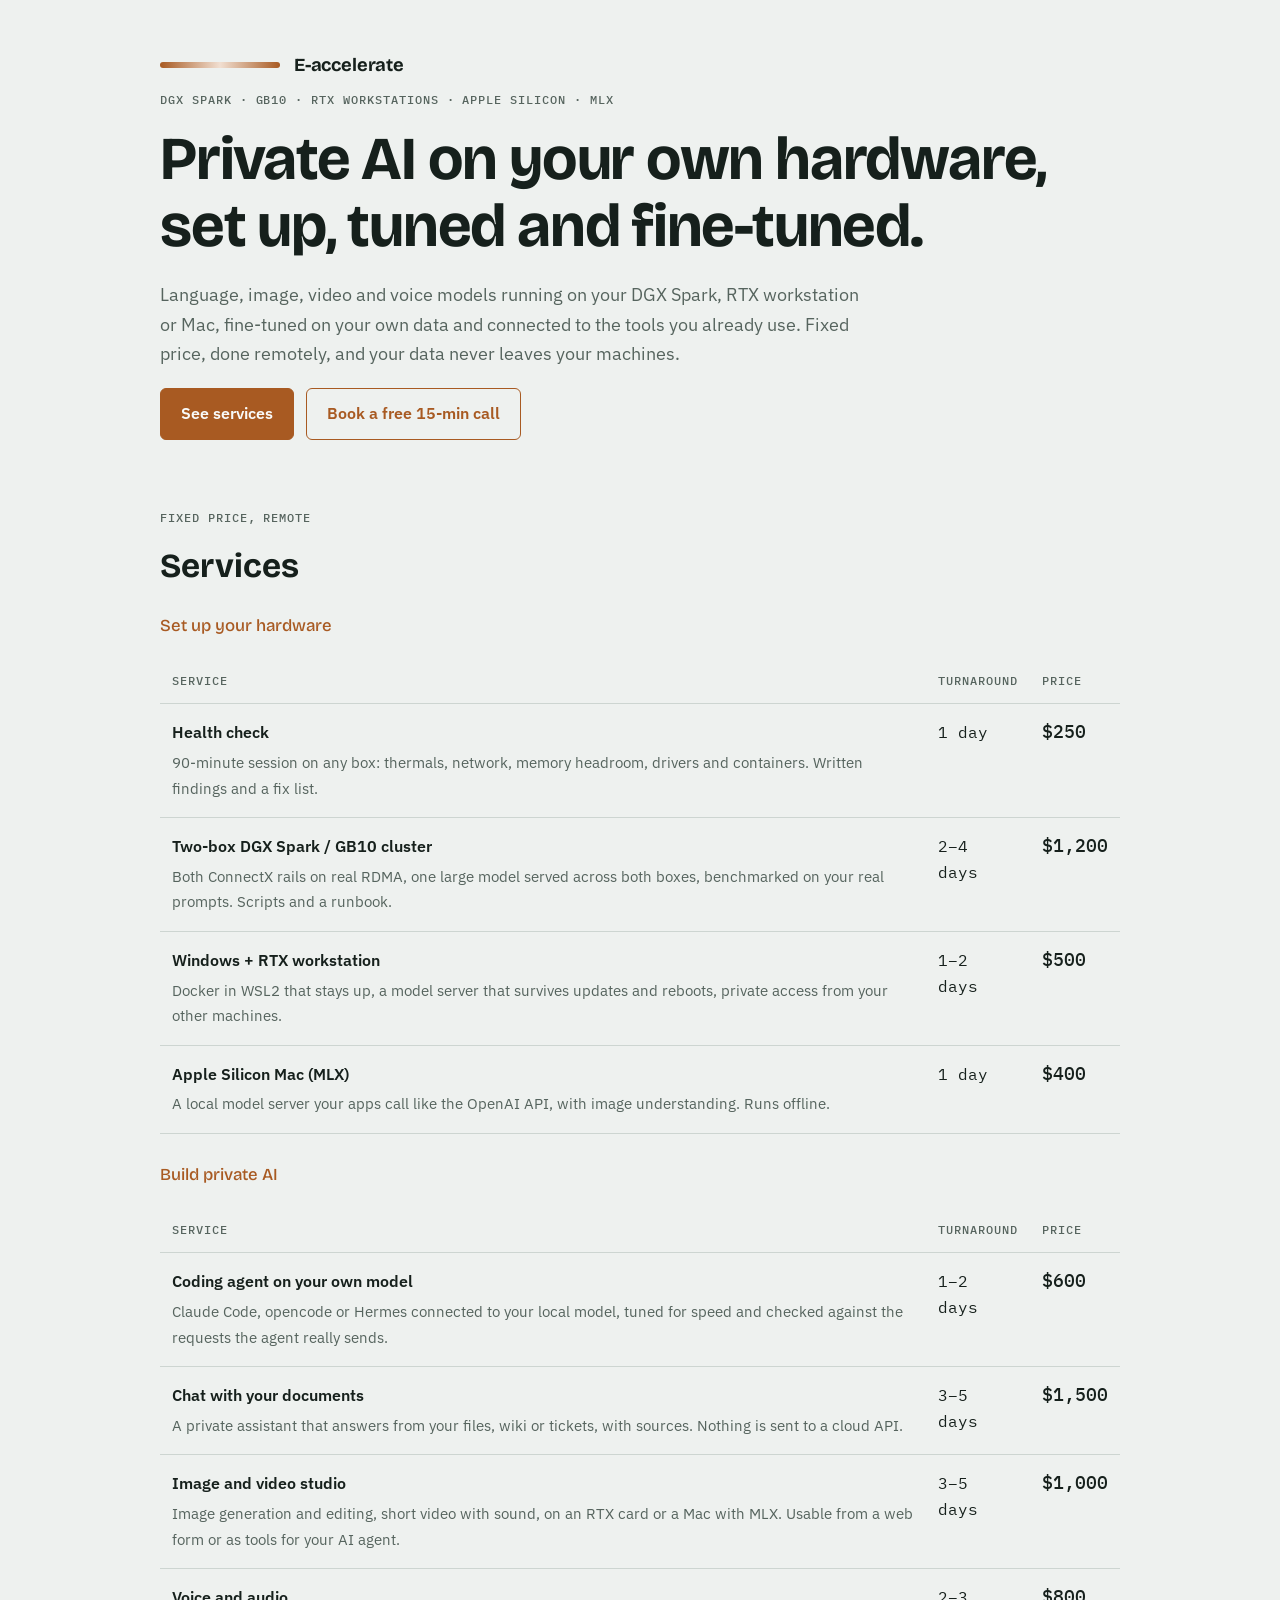
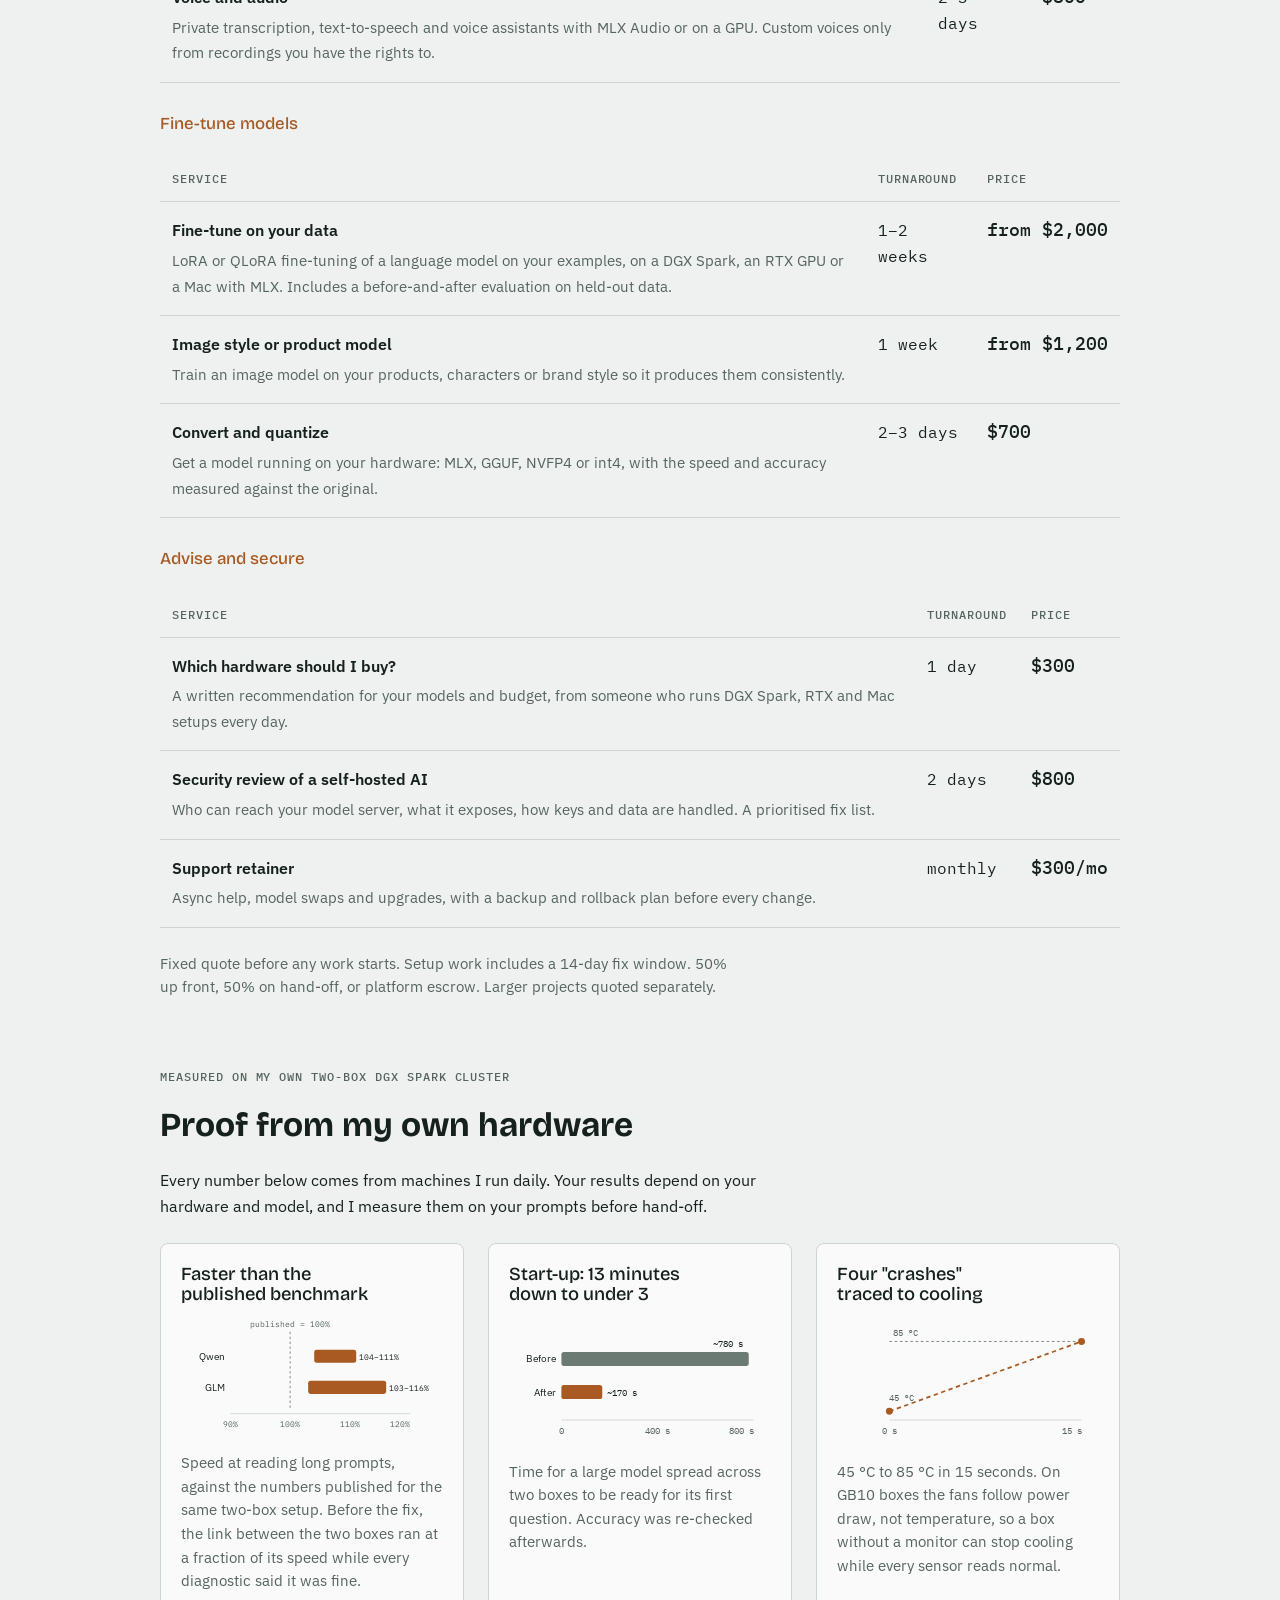
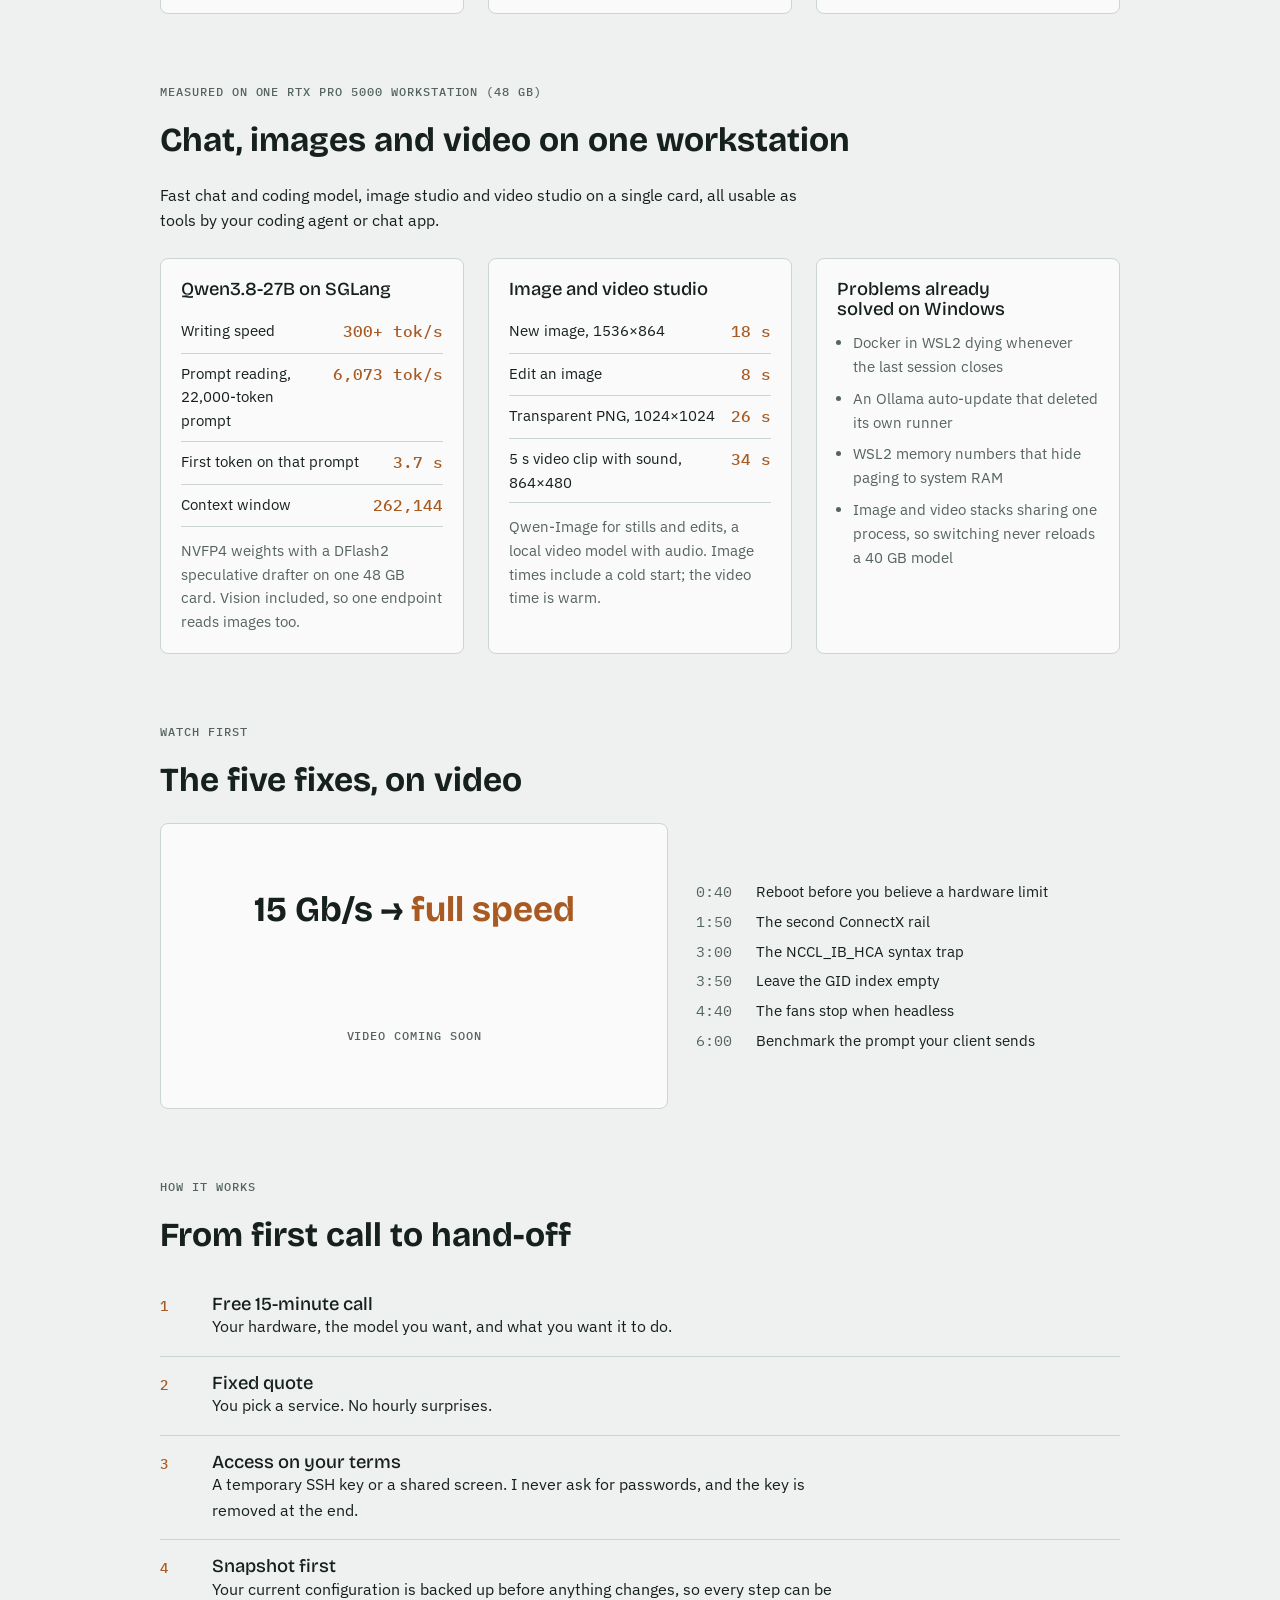
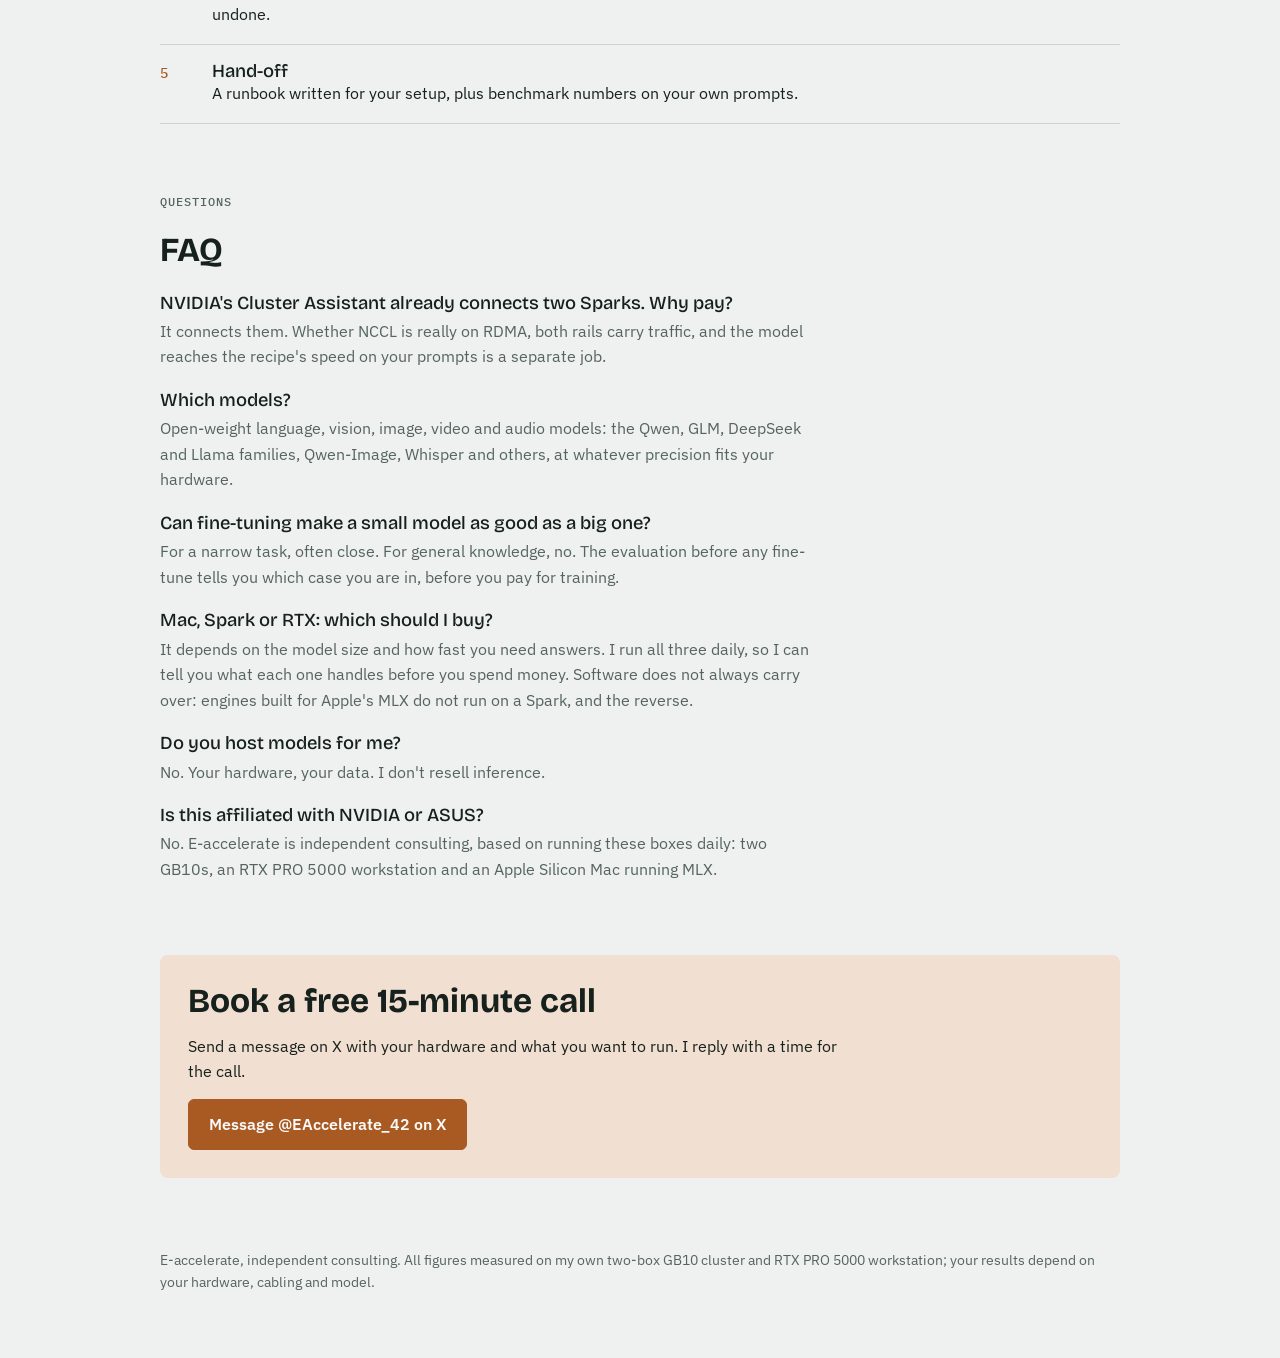
==== commit ebca4c5b: "Add E-accelerate name and X contact" ====
--- a/index.html
+++ b/index.html
@@ -3,8 +3,8 @@
 <head>
 <meta charset="utf-8">
 <meta name="viewport" content="width=device-width, initial-scale=1, viewport-fit=cover">
-<meta name="description" content="Private AI on your own hardware: setup, private AI builds and fine-tuning on DGX Spark, RTX workstations and Apple Silicon (MLX).">
-<title>AI Studio Setup</title>
+<meta name="description" content="E-accelerate: private AI on your own hardware. Setup, private AI builds and fine-tuning on DGX Spark, RTX workstations and Apple Silicon (MLX).">
+<title>AI Studio Setup · E-accelerate</title>
 <link rel="preconnect" href="https://fonts.googleapis.com">
 <link rel="stylesheet" href="https://fonts.googleapis.com/css2?family=Bricolage+Grotesque:opsz,wght@12..96,500;12..96,700&family=IBM+Plex+Sans:wght@400;500;600&family=IBM+Plex+Mono:wght@400;500&display=swap">
 <style>
@@ -57,6 +57,9 @@
 header { display: grid; gap: 20px; padding-top: 56px; }
 .cable { height: 6px; border-radius: 3px; background: linear-gradient(90deg, var(--copper), var(--copper-soft) 50%, var(--copper)); max-width: 220px; }
 .lede { font-size: 1.15rem; color: var(--muted); }
+.brand { display: flex; align-items: center; gap: 14px; flex-wrap: wrap; }
+.brand .cable { flex: 0 1 120px; min-width: 60px; }
+.brand-name { font: 700 1.15rem/1 var(--display); letter-spacing: -0.01em; }
 .cta-row { display: flex; flex-wrap: wrap; gap: 12px; align-items: center; }
 .btn {
   display: inline-block; padding: 12px 20px; border-radius: 6px; font-weight: 600; text-decoration: none;
@@ -122,7 +125,7 @@
 
 <div class="wrap">
   <header>
-    <div class="cable" aria-hidden="true"></div>
+    <div class="brand"><div class="cable" aria-hidden="true"></div><span class="brand-name">E-accelerate</span></div>
     <span class="label">DGX Spark · GB10 · RTX workstations · Apple Silicon · MLX</span>
     <h1>Private AI on your own hardware, set up, tuned and fine-tuned.</h1>
     <p class="lede">Language, image, video and voice models running on your DGX Spark, RTX workstation or Mac, fine-tuned on your own data and connected to the tools you already use. Fixed price, done remotely, and your data never leaves your machines.</p>
@@ -364,16 +367,19 @@
       <div><h3>Can fine-tuning make a small model as good as a big one?</h3><p>For a narrow task, often close. For general knowledge, no. The evaluation before any fine-tune tells you which case you are in, before you pay for training.</p></div>
       <div><h3>Mac, Spark or RTX: which should I buy?</h3><p>It depends on the model size and how fast you need answers. I run all three daily, so I can tell you what each one handles before you spend money. Software does not always carry over: engines built for Apple's MLX do not run on a Spark, and the reverse.</p></div>
       <div><h3>Do you host models for me?</h3><p>No. Your hardware, your data. I don't resell inference.</p></div>
-      <div><h3>Is this affiliated with NVIDIA or ASUS?</h3><p>No. Independent consulting, based on running these boxes daily: two GB10s, an RTX PRO 5000 workstation and an Apple Silicon Mac running MLX.</p></div>
+      <div><h3>Is this affiliated with NVIDIA or ASUS?</h3><p>No. E-accelerate is independent consulting, based on running these boxes daily: two GB10s, an RTX PRO 5000 workstation and an Apple Silicon Mac running MLX.</p></div>
     </div>
   </section>
 
   <section id="contact" class="contact" aria-labelledby="ct">
     <h2 id="ct">Book a free 15-minute call</h2>
-    <p>Contact details coming soon.</p>
-  </section>
-
-  <footer>Independent consultant. All figures measured on my own two-box GB10 cluster and RTX PRO 5000 workstation; your results depend on your hardware, cabling and model.</footer>
+    <p>Send a message on X with your hardware and what you want to run. I reply with a time for the call.</p>
+    <div class="cta-row">
+      <a class="btn" href="https://x.com/EAccelerate_42" target="_blank" rel="noopener">Message @EAccelerate_42 on X</a>
+    </div>
+  </section>
+
+  <footer>E-accelerate, independent consulting. All figures measured on my own two-box GB10 cluster and RTX PRO 5000 workstation; your results depend on your hardware, cabling and model.</footer>
 </div>
 
 </body>
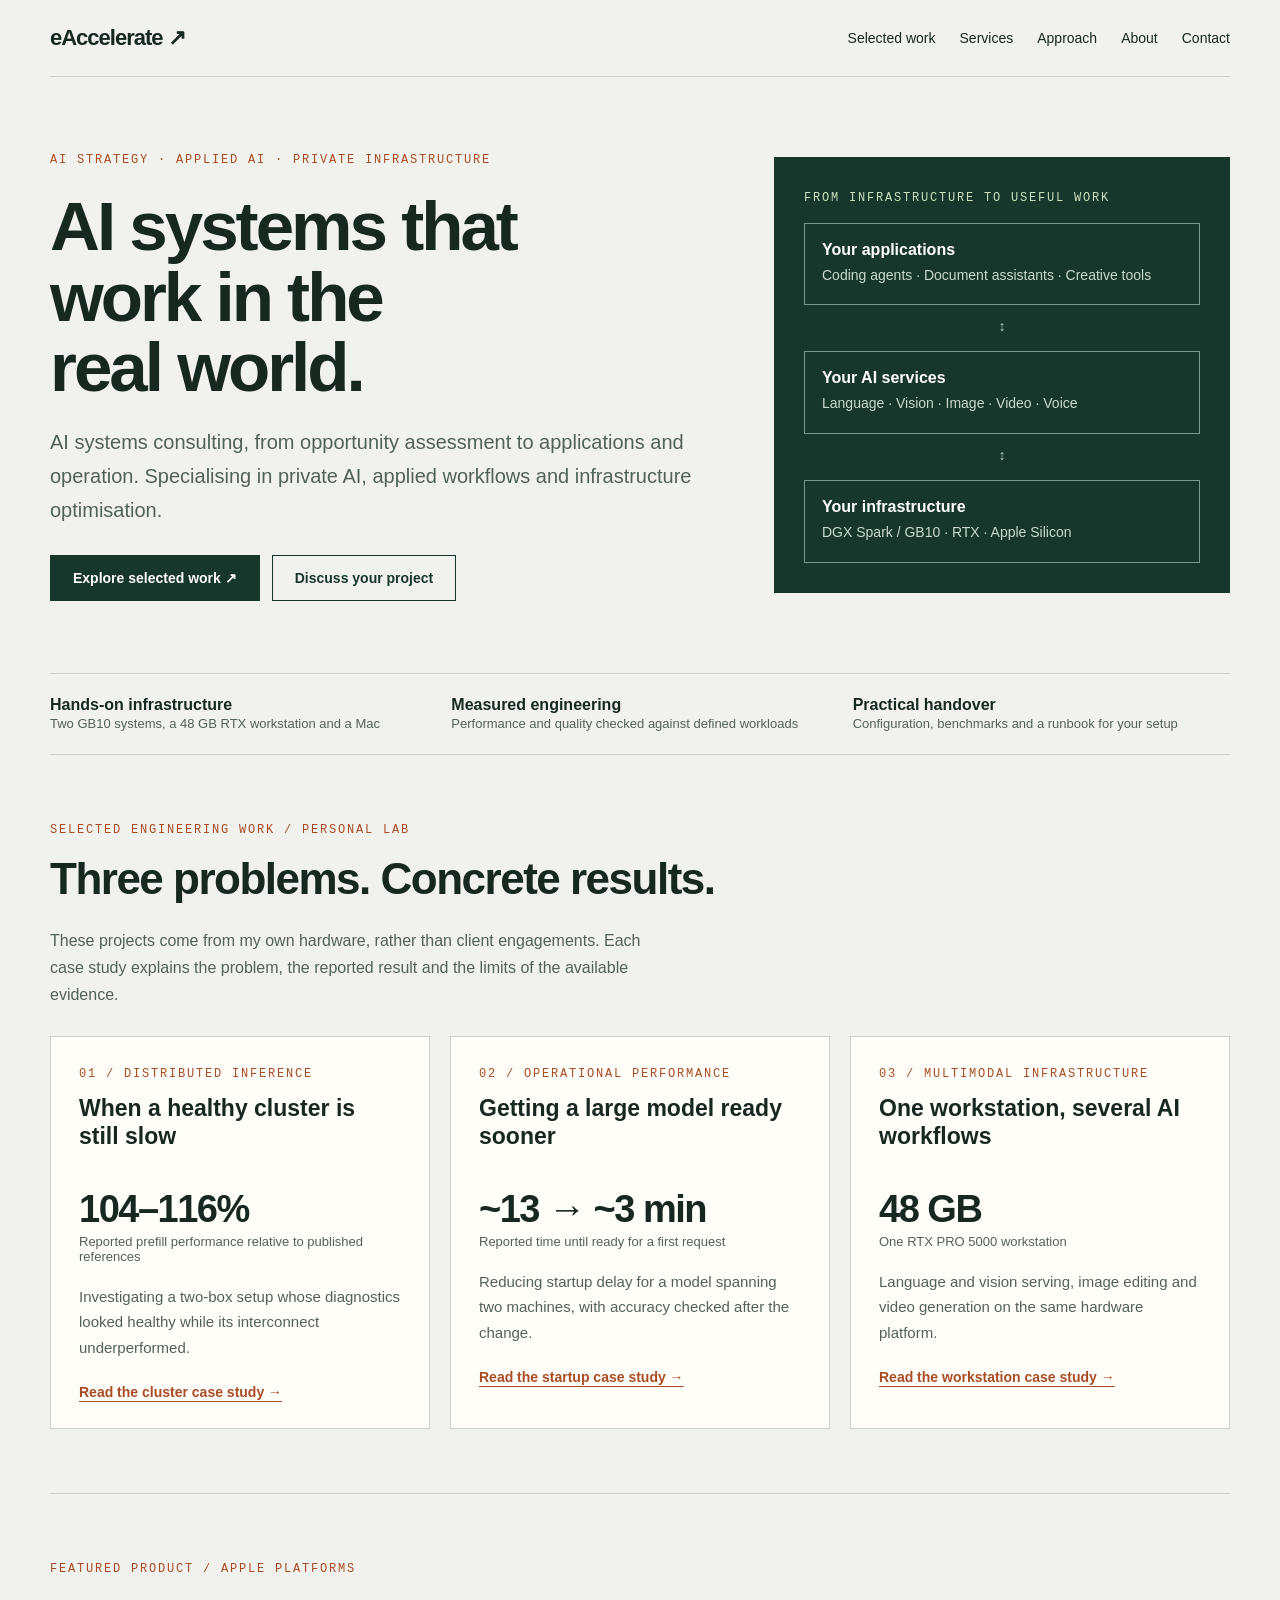
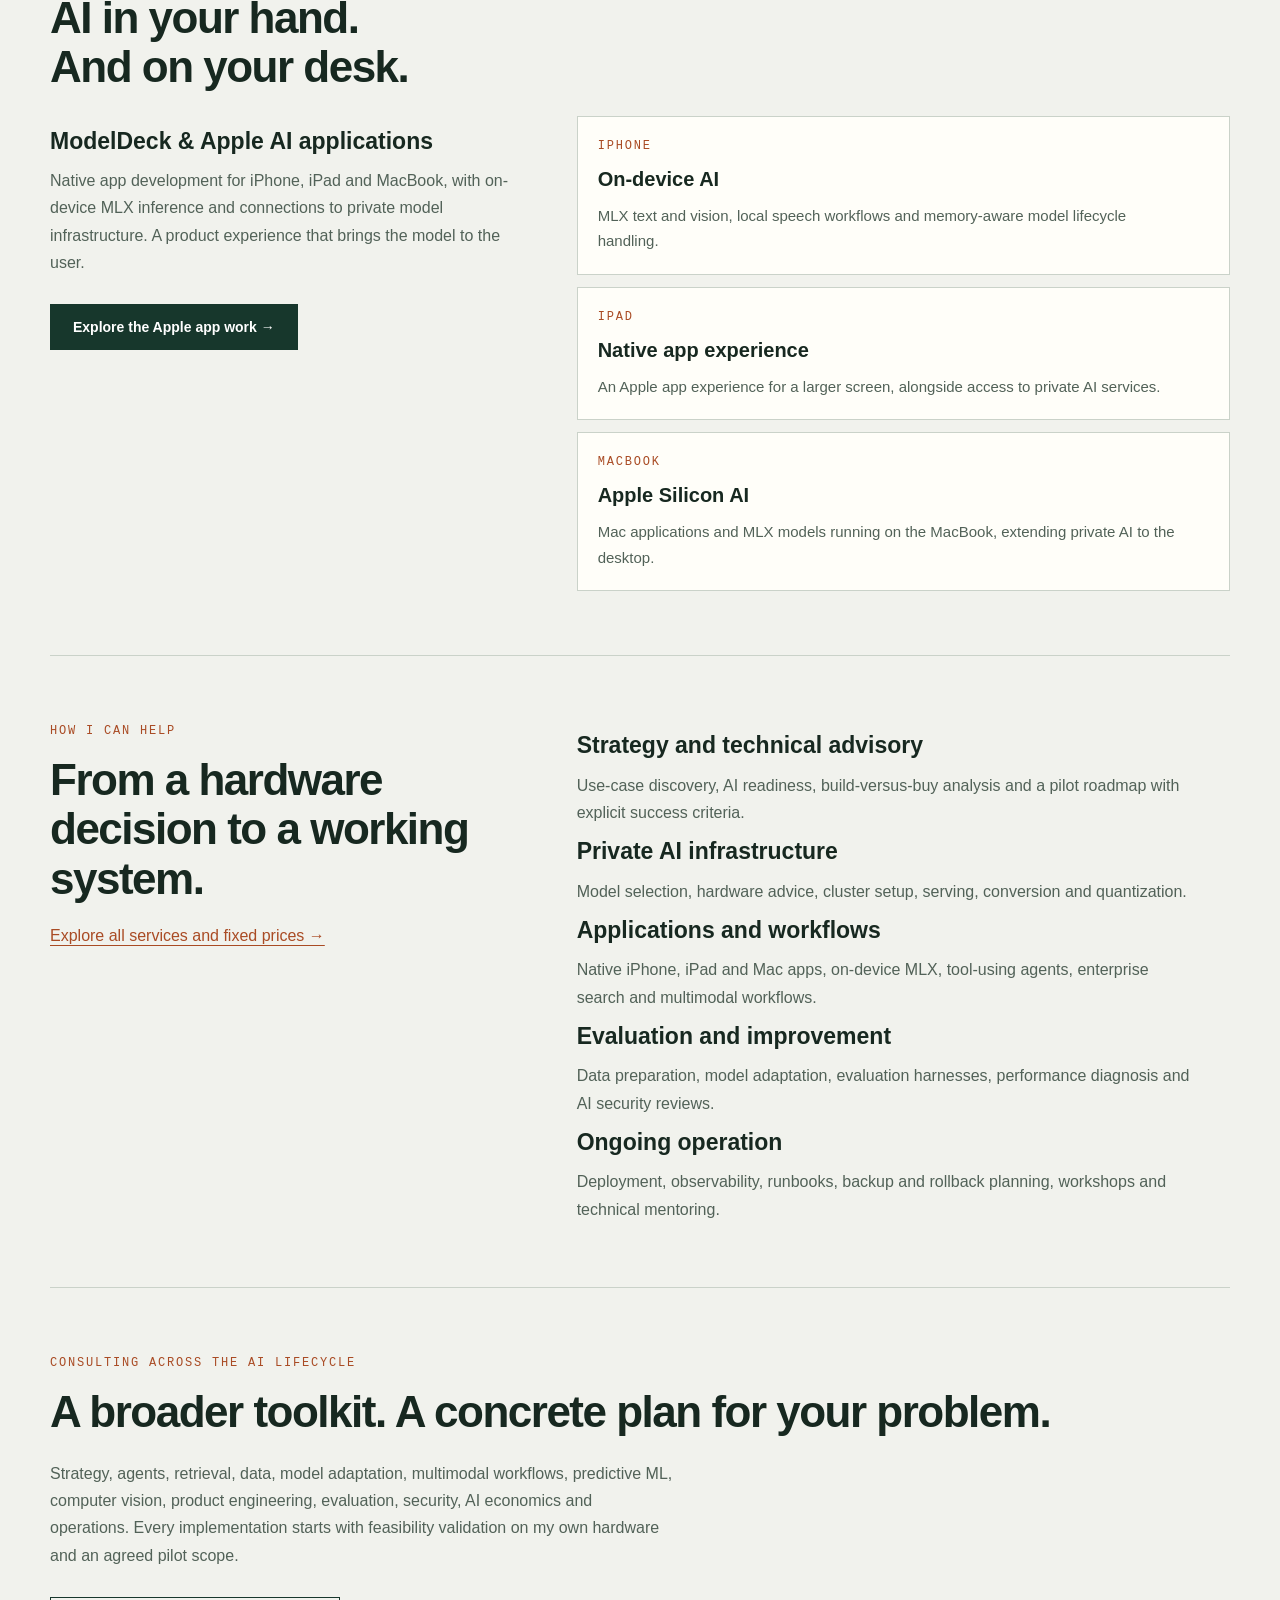
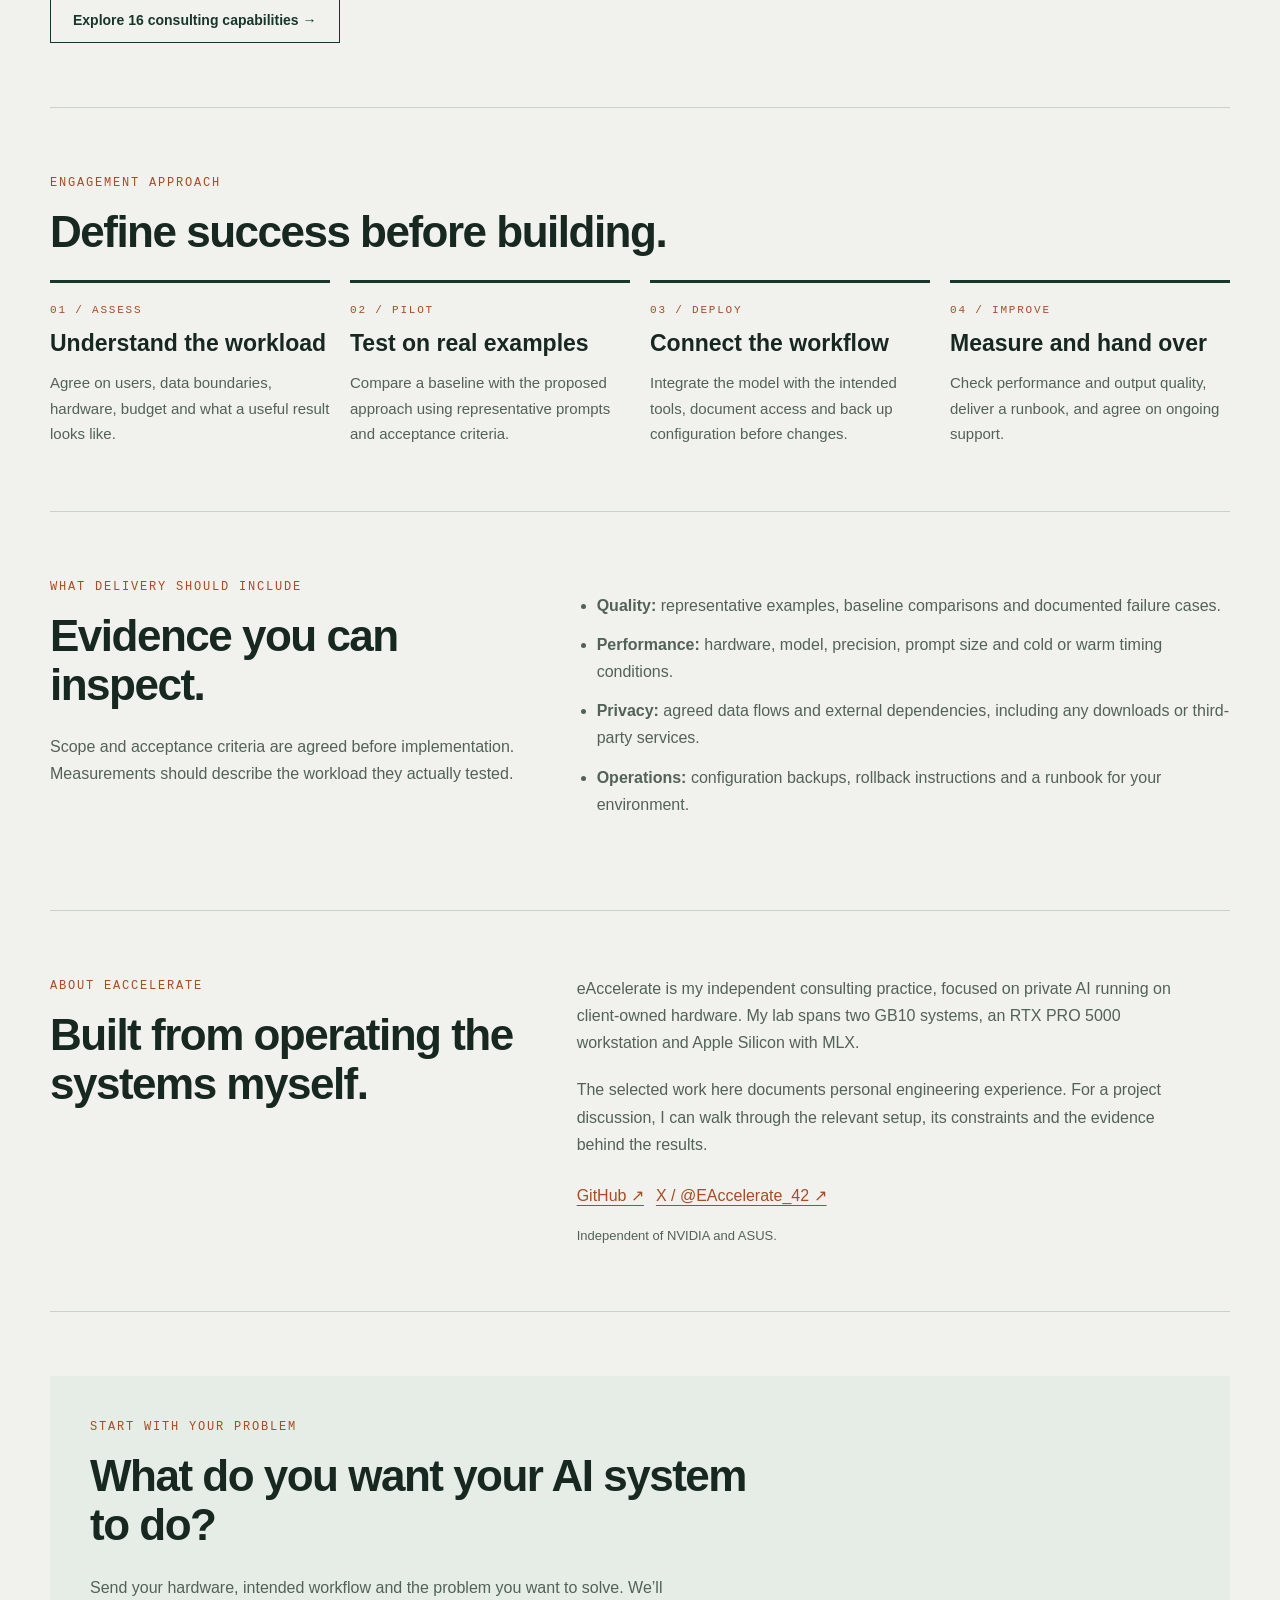
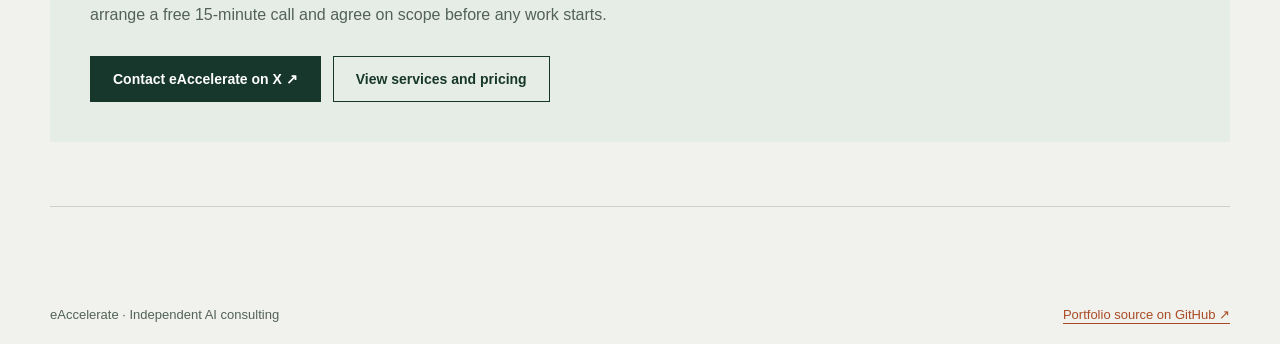
==== commit 2fb9c437: "Build consulting portfolio with case studies and expanded capabilities" ====
--- a/index.html
+++ b/index.html
@@ -1,386 +1,13 @@
 <!doctype html>
-<html lang="en">
-<head>
-<meta charset="utf-8">
-<meta name="viewport" content="width=device-width, initial-scale=1, viewport-fit=cover">
-<meta name="description" content="E-accelerate: private AI on your own hardware. Setup, private AI builds and fine-tuning on DGX Spark, RTX workstations and Apple Silicon (MLX).">
-<title>AI Studio Setup · E-accelerate</title>
-<link rel="preconnect" href="https://fonts.googleapis.com">
-<link rel="stylesheet" href="https://fonts.googleapis.com/css2?family=Bricolage+Grotesque:opsz,wght@12..96,500;12..96,700&family=IBM+Plex+Sans:wght@400;500;600&family=IBM+Plex+Mono:wght@400;500&display=swap">
-<style>
-/* Layout: a single spec-sheet column — measured claims first, packages as a price table, process as a real sequence. */
-:root {
-  --bg: #eef1ef;
-  --surface: #f9faf9;
-  --fg: #16201c;
-  --muted: #56645e;
-  --line: #cdd5d1;
-  --copper: #a85a22;
-  --copper-soft: #f1dfd1;
-  --ref: #6b7a73;
-  --display: "Bricolage Grotesque", "Helvetica Neue", Arial, sans-serif;
-  --body: "IBM Plex Sans", "Helvetica Neue", Arial, sans-serif;
-  --mono: "IBM Plex Mono", ui-monospace, Menlo, Consolas, monospace;
-}
-@media (prefers-color-scheme: dark) {
-  :root:not([data-theme="light"]) {
-    --bg: #111715; --surface: #18201d; --fg: #e3e9e6; --muted: #9aa8a1; --line: #2c3833;
-    --copper: #e3925a; --copper-soft: #3a271b; --ref: #8d9c95; color-scheme: dark;
-  }
-}
-:root[data-theme="dark"] {
-  --bg: #111715; --surface: #18201d; --fg: #e3e9e6; --muted: #9aa8a1; --line: #2c3833;
-  --copper: #e3925a; --copper-soft: #3a271b; --ref: #8d9c95; color-scheme: dark;
-}
-* { box-sizing: border-box; }
-html { padding-top: env(safe-area-inset-top, 0px); padding-bottom: env(safe-area-inset-bottom, 0px); }
-body { margin: 0; }
-img { max-width: 100%; }
-body {
-  background: var(--bg); color: var(--fg); font: 16px/1.6 var(--body);
-  padding-inline: 20px; padding-block: 0 64px;
-}
-.wrap { max-width: 960px; margin: 0 auto; display: grid; gap: 72px; }
-h1, h2, h3 { font-family: var(--display); text-wrap: balance; margin: 0; line-height: 1.1; }
-h1 { font-size: clamp(2.2rem, 6vw, 3.8rem); font-weight: 700; letter-spacing: -0.02em; }
-h2 { font-size: clamp(1.5rem, 3.4vw, 2.1rem); font-weight: 700; }
-h3 { font-size: 1.15rem; font-weight: 500; }
-p { margin: 0; max-width: 65ch; }
-.label {
-  font: 500 0.75rem/1 var(--mono); text-transform: uppercase; letter-spacing: 0.08em; color: var(--muted);
-}
-.mono { font-family: var(--mono); font-variant-numeric: tabular-nums; }
-a { color: var(--copper); }
-a:focus-visible, button:focus-visible { outline: 2px solid var(--copper); outline-offset: 3px; }
-
-/* hero */
-header { display: grid; gap: 20px; padding-top: 56px; }
-.cable { height: 6px; border-radius: 3px; background: linear-gradient(90deg, var(--copper), var(--copper-soft) 50%, var(--copper)); max-width: 220px; }
-.lede { font-size: 1.15rem; color: var(--muted); }
-.brand { display: flex; align-items: center; gap: 14px; flex-wrap: wrap; }
-.brand .cable { flex: 0 1 120px; min-width: 60px; }
-.brand-name { font: 700 1.15rem/1 var(--display); letter-spacing: -0.01em; }
-.cta-row { display: flex; flex-wrap: wrap; gap: 12px; align-items: center; }
-.btn {
-  display: inline-block; padding: 12px 20px; border-radius: 6px; font-weight: 600; text-decoration: none;
-  background: var(--copper); color: var(--surface); border: 1px solid var(--copper);
-}
-.btn.ghost { background: transparent; color: var(--copper); }
-
-/* evidence */
-.evidence { display: grid; grid-template-columns: repeat(auto-fit, minmax(260px, 1fr)); gap: 24px; }
-.figure { background: var(--surface); border: 1px solid var(--line); border-radius: 8px; padding: 20px; display: grid; gap: 12px; min-width: 0; align-content: start; }
-.figure svg { width: 100%; height: auto; display: block; }
-.figure p { font-size: 0.92rem; color: var(--muted); }
-
-/* packages */
-.table-wrap { overflow-x: auto; }
-table { width: 100%; border-collapse: collapse; min-width: 560px; }
-th, td { text-align: left; padding: 16px 12px; border-bottom: 1px solid var(--line); vertical-align: top; }
-th { font: 500 0.75rem/1 var(--mono); text-transform: uppercase; letter-spacing: 0.08em; color: var(--muted); }
-td.price { font: 500 1.1rem var(--mono); white-space: nowrap; font-variant-numeric: tabular-nums; }
-td .name { font-weight: 600; display: block; margin-bottom: 4px; }
-td .desc { color: var(--muted); font-size: 0.93rem; }
-h3.group { font-size: 1.05rem; color: var(--copper); margin-top: 8px; }
-.note { font-size: 0.92rem; color: var(--muted); }
-
-/* video */
-.video { display: grid; grid-template-columns: minmax(0, 1.2fr) minmax(0, 1fr); gap: 28px; align-items: center; }
-.poster {
-  aspect-ratio: 16 / 9; max-width: 100%; border-radius: 8px; background: var(--surface); border: 1px solid var(--line);
-  display: grid; place-items: center; padding: 20px; text-align: center; gap: 8px;
-}
-.poster .big { font: 700 clamp(1.4rem, 4vw, 2.2rem)/1.1 var(--display); }
-.poster .big span { color: var(--copper); }
-.specs { margin: 0; display: grid; gap: 0; }
-.specs div { display: flex; justify-content: space-between; gap: 12px; padding: 8px 0; border-bottom: 1px solid var(--line); }
-.specs dt { color: var(--fg); font-size: 0.93rem; min-width: 0; }
-.specs dd { margin: 0; color: var(--copper); font-weight: 500; white-space: nowrap; }
-.fixes { margin: 0; padding-left: 1.1em; display: grid; gap: 8px; font-size: 0.93rem; color: var(--muted); }
-.chapters { list-style: none; padding: 0; margin: 0; display: grid; gap: 6px; font-size: 0.93rem; }
-.chapters li { display: grid; grid-template-columns: 3.5em 1fr; gap: 8px; }
-.chapters .mono { color: var(--muted); }
-
-/* process */
-ol.steps { list-style: none; padding: 0; margin: 0; display: grid; gap: 0; counter-reset: s; }
-ol.steps li { counter-increment: s; display: grid; grid-template-columns: 2.5rem 1fr; gap: 12px; padding: 16px 0; border-bottom: 1px solid var(--line); }
-ol.steps li::before { content: counter(s); font: 500 0.9rem var(--mono); color: var(--copper); padding-top: 2px; }
-
-/* faq + contact */
-.faq { display: grid; gap: 20px; }
-.faq div { display: grid; gap: 6px; }
-.faq p { color: var(--muted); }
-.contact { background: var(--copper-soft); border-radius: 8px; padding: 28px; display: grid; gap: 14px; }
-footer { font-size: 0.85rem; color: var(--muted); }
-
-section { display: grid; gap: 24px; }
-@media (max-width: 720px) { .video { grid-template-columns: 1fr; } }
-@media (prefers-reduced-motion: no-preference) {
-  .btn { transition: transform .15s ease; }
-  .btn:hover { transform: translateY(-1px); }
-}
-</style>
-</head>
-<body>
-
-<div class="wrap">
-  <header>
-    <div class="brand"><div class="cable" aria-hidden="true"></div><span class="brand-name">E-accelerate</span></div>
-    <span class="label">DGX Spark · GB10 · RTX workstations · Apple Silicon · MLX</span>
-    <h1>Private AI on your own hardware, set up, tuned and fine-tuned.</h1>
-    <p class="lede">Language, image, video and voice models running on your DGX Spark, RTX workstation or Mac, fine-tuned on your own data and connected to the tools you already use. Fixed price, done remotely, and your data never leaves your machines.</p>
-    <div class="cta-row">
-      <a class="btn" href="#packages">See services</a>
-      <a class="btn ghost" href="#contact">Book a free 15-min call</a>
-    </div>
-  </header>
-
-  <section id="packages" aria-labelledby="pk">
-    <span class="label">Fixed price, remote</span>
-    <h2 id="pk">Services</h2>
-    <h3 class="group">Set up your hardware</h3>
-    <div class="table-wrap">
-      <table>
-        <thead><tr><th>Service</th><th>Turnaround</th><th>Price</th></tr></thead>
-        <tbody>
-          <tr>
-            <td><span class="name">Health check</span><span class="desc">90-minute session on any box: thermals, network, memory headroom, drivers and containers. Written findings and a fix list.</span></td>
-            <td class="mono">1 day</td><td class="price">$250</td>
-          </tr>
-          <tr>
-            <td><span class="name">Two-box DGX Spark / GB10 cluster</span><span class="desc">Both ConnectX rails on real RDMA, one large model served across both boxes, benchmarked on your real prompts. Scripts and a runbook.</span></td>
-            <td class="mono">2–4 days</td><td class="price">$1,200</td>
-          </tr>
-          <tr>
-            <td><span class="name">Windows + RTX workstation</span><span class="desc">Docker in WSL2 that stays up, a model server that survives updates and reboots, private access from your other machines.</span></td>
-            <td class="mono">1–2 days</td><td class="price">$500</td>
-          </tr>
-          <tr>
-            <td><span class="name">Apple Silicon Mac (MLX)</span><span class="desc">A local model server your apps call like the OpenAI API, with image understanding. Runs offline.</span></td>
-            <td class="mono">1 day</td><td class="price">$400</td>
-          </tr>
-        </tbody>
-      </table>
-    </div>
-    <h3 class="group">Build private AI</h3>
-    <div class="table-wrap">
-      <table>
-        <thead><tr><th>Service</th><th>Turnaround</th><th>Price</th></tr></thead>
-        <tbody>
-          <tr>
-            <td><span class="name">Coding agent on your own model</span><span class="desc">Claude Code, opencode or Hermes connected to your local model, tuned for speed and checked against the requests the agent really sends.</span></td>
-            <td class="mono">1–2 days</td><td class="price">$600</td>
-          </tr>
-          <tr>
-            <td><span class="name">Chat with your documents</span><span class="desc">A private assistant that answers from your files, wiki or tickets, with sources. Nothing is sent to a cloud API.</span></td>
-            <td class="mono">3–5 days</td><td class="price">$1,500</td>
-          </tr>
-          <tr>
-            <td><span class="name">Image and video studio</span><span class="desc">Image generation and editing, short video with sound, on an RTX card or a Mac with MLX. Usable from a web form or as tools for your AI agent.</span></td>
-            <td class="mono">3–5 days</td><td class="price">$1,000</td>
-          </tr>
-          <tr>
-            <td><span class="name">Voice and audio</span><span class="desc">Private transcription, text-to-speech and voice assistants with MLX Audio or on a GPU. Custom voices only from recordings you have the rights to.</span></td>
-            <td class="mono">2–3 days</td><td class="price">$800</td>
-          </tr>
-        </tbody>
-      </table>
-    </div>
-    <h3 class="group">Fine-tune models</h3>
-    <div class="table-wrap">
-      <table>
-        <thead><tr><th>Service</th><th>Turnaround</th><th>Price</th></tr></thead>
-        <tbody>
-          <tr>
-            <td><span class="name">Fine-tune on your data</span><span class="desc">LoRA or QLoRA fine-tuning of a language model on your examples, on a DGX Spark, an RTX GPU or a Mac with MLX. Includes a before-and-after evaluation on held-out data.</span></td>
-            <td class="mono">1–2 weeks</td><td class="price">from $2,000</td>
-          </tr>
-          <tr>
-            <td><span class="name">Image style or product model</span><span class="desc">Train an image model on your products, characters or brand style so it produces them consistently.</span></td>
-            <td class="mono">1 week</td><td class="price">from $1,200</td>
-          </tr>
-          <tr>
-            <td><span class="name">Convert and quantize</span><span class="desc">Get a model running on your hardware: MLX, GGUF, NVFP4 or int4, with the speed and accuracy measured against the original.</span></td>
-            <td class="mono">2–3 days</td><td class="price">$700</td>
-          </tr>
-        </tbody>
-      </table>
-    </div>
-    <h3 class="group">Advise and secure</h3>
-    <div class="table-wrap">
-      <table>
-        <thead><tr><th>Service</th><th>Turnaround</th><th>Price</th></tr></thead>
-        <tbody>
-          <tr>
-            <td><span class="name">Which hardware should I buy?</span><span class="desc">A written recommendation for your models and budget, from someone who runs DGX Spark, RTX and Mac setups every day.</span></td>
-            <td class="mono">1 day</td><td class="price">$300</td>
-          </tr>
-          <tr>
-            <td><span class="name">Security review of a self-hosted AI</span><span class="desc">Who can reach your model server, what it exposes, how keys and data are handled. A prioritised fix list.</span></td>
-            <td class="mono">2 days</td><td class="price">$800</td>
-          </tr>
-          <tr>
-            <td><span class="name">Support retainer</span><span class="desc">Async help, model swaps and upgrades, with a backup and rollback plan before every change.</span></td>
-            <td class="mono">monthly</td><td class="price">$300/mo</td>
-          </tr>
-        </tbody>
-      </table>
-    </div>
-    <p class="note">Fixed quote before any work starts. Setup work includes a 14-day fix window. 50% up front, 50% on hand-off, or platform escrow. Larger projects quoted separately.</p>
-  </section>
-
-  <section aria-labelledby="ev">
-    <span class="label">Measured on my own two-box DGX Spark cluster</span>
-    <h2 id="ev">Proof from my own hardware</h2>
-    <p>Every number below comes from machines I run daily. Your results depend on your hardware and model, and I measure them on your prompts before hand-off.</p>
-    <div class="evidence">
-      <div class="figure">
-        <h3>Faster than the published benchmark</h3>
-        <svg viewBox="0 0 320 150" role="img" aria-label="Qwen prefill reached 104 to 111 percent and GLM 103 to 116 percent of the published reference">
-          <!-- scale: 90% at x=60, 120% at x=280 → 7.333 px per percent -->
-          <line x1="133.3" y1="18" x2="133.3" y2="112" stroke="var(--ref)" stroke-dasharray="3 3"/>
-          <text x="133.3" y="12" text-anchor="middle" font-family="IBM Plex Mono, monospace" font-size="10" fill="var(--muted)">published = 100%</text>
-          <text x="54" y="52" text-anchor="end" font-family="IBM Plex Sans, sans-serif" font-size="12" fill="var(--fg)">Qwen</text>
-          <rect x="162.7" y="40" width="51.3" height="16" rx="3" fill="var(--copper)"/>
-          <text x="218" y="52" font-family="IBM Plex Mono, monospace" font-size="10" fill="var(--fg)">104–111%</text>
-          <text x="54" y="90" text-anchor="end" font-family="IBM Plex Sans, sans-serif" font-size="12" fill="var(--fg)">GLM</text>
-          <rect x="155.3" y="78" width="95.3" height="16" rx="3" fill="var(--copper)"/>
-          <text x="254" y="90" font-family="IBM Plex Mono, monospace" font-size="10" fill="var(--fg)">103–116%</text>
-          <line x1="60" y1="118" x2="280" y2="118" stroke="var(--line)"/>
-          <text x="60" y="134" text-anchor="middle" font-family="IBM Plex Mono, monospace" font-size="10" fill="var(--muted)">90%</text>
-          <text x="133.3" y="134" text-anchor="middle" font-family="IBM Plex Mono, monospace" font-size="10" fill="var(--muted)">100%</text>
-          <text x="206.7" y="134" text-anchor="middle" font-family="IBM Plex Mono, monospace" font-size="10" fill="var(--muted)">110%</text>
-          <text x="280" y="134" text-anchor="end" font-family="IBM Plex Mono, monospace" font-size="10" fill="var(--muted)">120%</text>
-        </svg>
-        <p>Speed at reading long prompts, against the numbers published for the same two-box setup. Before the fix, the link between the two boxes ran at a fraction of its speed while every diagnostic said it was fine.</p>
-      </div>
-      <div class="figure">
-        <h3>Start-up: 13 minutes down to under 3</h3>
-        <svg viewBox="0 0 300 150" role="img" aria-label="Boot time cut from about 780 seconds to about 170 seconds">
-          <!-- scale: 0 s at x=60, 800 s at x=280 → 0.275 px per second -->
-          <text x="54" y="52" text-anchor="end" font-family="IBM Plex Sans, sans-serif" font-size="12" fill="var(--fg)">Before</text>
-          <rect x="60" y="40" width="214.5" height="16" rx="3" fill="var(--ref)"/>
-          <text x="54" y="90" text-anchor="end" font-family="IBM Plex Sans, sans-serif" font-size="12" fill="var(--fg)">After</text>
-          <rect x="60" y="78" width="46.8" height="16" rx="3" fill="var(--copper)"/>
-          <text x="112" y="90" font-family="IBM Plex Mono, monospace" font-size="10" fill="var(--fg)">~170 s</text>
-          <text x="268" y="34" text-anchor="end" font-family="IBM Plex Mono, monospace" font-size="10" fill="var(--fg)">~780 s</text>
-          <line x1="60" y1="118" x2="280" y2="118" stroke="var(--line)"/>
-          <text x="60" y="134" text-anchor="middle" font-family="IBM Plex Mono, monospace" font-size="10" fill="var(--muted)">0</text>
-          <text x="170" y="134" text-anchor="middle" font-family="IBM Plex Mono, monospace" font-size="10" fill="var(--muted)">400 s</text>
-          <text x="280" y="134" text-anchor="end" font-family="IBM Plex Mono, monospace" font-size="10" fill="var(--muted)">800 s</text>
-        </svg>
-        <p>Time for a large model spread across two boxes to be ready for its first question. Accuracy was re-checked afterwards.</p>
-      </div>
-      <div class="figure">
-        <h3>Four "crashes" traced to cooling</h3>
-        <svg viewBox="0 0 300 150" role="img" aria-label="A headless box heating from 45 to 85 degrees Celsius in 15 seconds">
-          <!-- x: 0 s at 60, 15 s at 280; y: 40 °C at 118, 90 °C at 18 → 2 px per degree -->
-          <line x1="60" y1="28" x2="280" y2="28" stroke="var(--ref)" stroke-dasharray="3 3"/>
-          <text x="64" y="22" font-family="IBM Plex Mono, monospace" font-size="10" fill="var(--muted)">85 °C</text>
-          <line x1="60" y1="108" x2="280" y2="28" stroke="var(--copper)" stroke-width="2" stroke-dasharray="5 4"/>
-          <circle cx="60" cy="108" r="4" fill="var(--copper)"/>
-          <circle cx="280" cy="28" r="4" fill="var(--copper)"/>
-          <text x="60" y="104" text-anchor="start" dy="-8" font-family="IBM Plex Mono, monospace" font-size="10" fill="var(--muted)">45 °C</text>
-          <line x1="60" y1="118" x2="280" y2="118" stroke="var(--line)"/>
-          <text x="60" y="134" text-anchor="middle" font-family="IBM Plex Mono, monospace" font-size="10" fill="var(--muted)">0 s</text>
-          <text x="280" y="134" text-anchor="end" font-family="IBM Plex Mono, monospace" font-size="10" fill="var(--muted)">15 s</text>
-        </svg>
-        <p>45 °C to 85 °C in 15 seconds. On GB10 boxes the fans follow power draw, not temperature, so a box without a monitor can stop cooling while every sensor reads normal.</p>
-      </div>
-    </div>
-  </section>
-
-  <section aria-labelledby="rtx">
-    <span class="label">Measured on one RTX PRO 5000 workstation (48 GB)</span>
-    <h2 id="rtx">Chat, images and video on one workstation</h2>
-    <p>Fast chat and coding model, image studio and video studio on a single card, all usable as tools by your coding agent or chat app.</p>
-    <div class="evidence">
-      <div class="figure">
-        <h3>Qwen3.8-27B on SGLang</h3>
-        <dl class="specs">
-          <div><dt>Writing speed</dt><dd class="mono">300+ tok/s</dd></div>
-          <div><dt>Prompt reading, 22,000-token prompt</dt><dd class="mono">6,073 tok/s</dd></div>
-          <div><dt>First token on that prompt</dt><dd class="mono">3.7 s</dd></div>
-          <div><dt>Context window</dt><dd class="mono">262,144</dd></div>
-        </dl>
-        <p>NVFP4 weights with a DFlash2 speculative drafter on one 48 GB card. Vision included, so one endpoint reads images too.</p>
-      </div>
-      <div class="figure">
-        <h3>Image and video studio</h3>
-        <dl class="specs">
-          <div><dt>New image, 1536×864</dt><dd class="mono">18 s</dd></div>
-          <div><dt>Edit an image</dt><dd class="mono">8 s</dd></div>
-          <div><dt>Transparent PNG, 1024×1024</dt><dd class="mono">26 s</dd></div>
-          <div><dt>5 s video clip with sound, 864×480</dt><dd class="mono">34 s</dd></div>
-        </dl>
-        <p>Qwen-Image for stills and edits, a local video model with audio. Image times include a cold start; the video time is warm.</p>
-      </div>
-      <div class="figure">
-        <h3>Problems already solved on Windows</h3>
-        <ul class="fixes">
-          <li>Docker in WSL2 dying whenever the last session closes</li>
-          <li>An Ollama auto-update that deleted its own runner</li>
-          <li>WSL2 memory numbers that hide paging to system RAM</li>
-          <li>Image and video stacks sharing one process, so switching never reloads a 40 GB model</li>
-        </ul>
-      </div>
-    </div>
-  </section>
-
-  <section aria-labelledby="vid" hidden>
-    <span class="label">Watch first</span>
-    <h2 id="vid">The five fixes, on video</h2>
-    <div class="video">
-      <div class="poster">
-        <div class="big">15 Gb/s → <span>full speed</span></div>
-        <span class="label">Video coming soon</span>
-      </div>
-      <ul class="chapters">
-        <li><span class="mono">0:40</span><span>Reboot before you believe a hardware limit</span></li>
-        <li><span class="mono">1:50</span><span>The second ConnectX rail</span></li>
-        <li><span class="mono">3:00</span><span>The NCCL_IB_HCA syntax trap</span></li>
-        <li><span class="mono">3:50</span><span>Leave the GID index empty</span></li>
-        <li><span class="mono">4:40</span><span>The fans stop when headless</span></li>
-        <li><span class="mono">6:00</span><span>Benchmark the prompt your client sends</span></li>
-      </ul>
-    </div>
-  </section>
-
-  <section aria-labelledby="how">
-    <span class="label">How it works</span>
-    <h2 id="how">From first call to hand-off</h2>
-    <ol class="steps">
-      <li><div><h3>Free 15-minute call</h3><p>Your hardware, the model you want, and what you want it to do.</p></div></li>
-      <li><div><h3>Fixed quote</h3><p>You pick a service. No hourly surprises.</p></div></li>
-      <li><div><h3>Access on your terms</h3><p>A temporary SSH key or a shared screen. I never ask for passwords, and the key is removed at the end.</p></div></li>
-      <li><div><h3>Snapshot first</h3><p>Your current configuration is backed up before anything changes, so every step can be undone.</p></div></li>
-      <li><div><h3>Hand-off</h3><p>A runbook written for your setup, plus benchmark numbers on your own prompts.</p></div></li>
-    </ol>
-  </section>
-
-  <section aria-labelledby="faq">
-    <span class="label">Questions</span>
-    <h2 id="faq">FAQ</h2>
-    <div class="faq">
-      <div><h3>NVIDIA's Cluster Assistant already connects two Sparks. Why pay?</h3><p>It connects them. Whether NCCL is really on RDMA, both rails carry traffic, and the model reaches the recipe's speed on your prompts is a separate job.</p></div>
-      <div><h3>Which models?</h3><p>Open-weight language, vision, image, video and audio models: the Qwen, GLM, DeepSeek and Llama families, Qwen-Image, Whisper and others, at whatever precision fits your hardware.</p></div>
-      <div><h3>Can fine-tuning make a small model as good as a big one?</h3><p>For a narrow task, often close. For general knowledge, no. The evaluation before any fine-tune tells you which case you are in, before you pay for training.</p></div>
-      <div><h3>Mac, Spark or RTX: which should I buy?</h3><p>It depends on the model size and how fast you need answers. I run all three daily, so I can tell you what each one handles before you spend money. Software does not always carry over: engines built for Apple's MLX do not run on a Spark, and the reverse.</p></div>
-      <div><h3>Do you host models for me?</h3><p>No. Your hardware, your data. I don't resell inference.</p></div>
-      <div><h3>Is this affiliated with NVIDIA or ASUS?</h3><p>No. E-accelerate is independent consulting, based on running these boxes daily: two GB10s, an RTX PRO 5000 workstation and an Apple Silicon Mac running MLX.</p></div>
-    </div>
-  </section>
-
-  <section id="contact" class="contact" aria-labelledby="ct">
-    <h2 id="ct">Book a free 15-minute call</h2>
-    <p>Send a message on X with your hardware and what you want to run. I reply with a time for the call.</p>
-    <div class="cta-row">
-      <a class="btn" href="https://x.com/EAccelerate_42" target="_blank" rel="noopener">Message @EAccelerate_42 on X</a>
-    </div>
-  </section>
-
-  <footer>E-accelerate, independent consulting. All figures measured on my own two-box GB10 cluster and RTX PRO 5000 workstation; your results depend on your hardware, cabling and model.</footer>
-</div>
-
-</body>
-</html>
+<html lang="en"><head><meta charset="utf-8"><meta name="viewport" content="width=device-width, initial-scale=1"><title>AI systems consulting · eAccelerate</title><meta name="description" content="Private AI infrastructure, applied AI workflows and performance engineering. Explore eAccelerate’s personal lab case studies and consulting services."><meta name="theme-color" content="#17372c"><link rel="stylesheet" href="styles.css"></head><body><a class="skip" href="#main">Skip to content</a><div class="container"><nav aria-label="Main navigation"><a class="brand" href="index.html">eAccelerate<span aria-hidden="true"> ↗</span></a><div class="nav-links"><a href="index.html#work">Selected work</a><a href="services.html">Services</a><a href="index.html#approach">Approach</a><a href="index.html#about">About</a><a href="index.html#contact">Contact</a></div></nav><main id="main">
+<div class="hero"><div><span class="eyebrow">AI strategy · Applied AI · Private infrastructure</span><h1>AI systems that<br>work in the<br>real world.</h1><p class="lede">AI systems consulting, from opportunity assessment to applications and operation. Specialising in private AI, applied workflows and infrastructure optimisation.</p><div class="actions"><a class="button" href="#work">Explore selected work ↗</a><a class="button secondary" href="#contact">Discuss your project</a></div></div><aside class="diagram" aria-label="Private AI architecture"><span class="eyebrow">From infrastructure to useful work</span><div class="node"><strong>Your applications</strong><p>Coding agents · Document assistants · Creative tools</p></div><div class="connector" aria-hidden="true">↕</div><div class="node"><strong>Your AI services</strong><p>Language · Vision · Image · Video · Voice</p></div><div class="connector" aria-hidden="true">↕</div><div class="node"><strong>Your infrastructure</strong><p>DGX Spark / GB10 · RTX · Apple Silicon</p></div></aside></div>
+<div class="strip"><div><strong>Hands-on infrastructure</strong><span>Two GB10 systems, a 48 GB RTX workstation and a Mac</span></div><div><strong>Measured engineering</strong><span>Performance and quality checked against defined workloads</span></div><div><strong>Practical handover</strong><span>Configuration, benchmarks and a runbook for your setup</span></div></div>
+<section id="work"><span class="eyebrow">Selected engineering work / Personal lab</span><h2>Three problems. Concrete results.</h2><p>These projects come from my own hardware, rather than client engagements. Each case study explains the problem, the reported result and the limits of the available evidence.</p><div class="grid" style="margin-top:28px">
+<article class="card"><span class="eyebrow">01 / Distributed inference</span><h3>When a healthy cluster is still slow</h3><div class="metric">104–116%</div><div class="metric-caption">Reported prefill performance relative to published references</div><p>Investigating a two-box setup whose diagnostics looked healthy while its interconnect underperformed.</p><a href="case-cluster.html">Read the cluster case study →</a></article>
+<article class="card"><span class="eyebrow">02 / Operational performance</span><h3>Getting a large model ready sooner</h3><div class="metric">~13 → ~3 min</div><div class="metric-caption">Reported time until ready for a first request</div><p>Reducing startup delay for a model spanning two machines, with accuracy checked after the change.</p><a href="case-startup.html">Read the startup case study →</a></article>
+<article class="card"><span class="eyebrow">03 / Multimodal infrastructure</span><h3>One workstation, several AI workflows</h3><div class="metric">48 GB</div><div class="metric-caption">One RTX PRO 5000 workstation</div><p>Language and vision serving, image editing and video generation on the same hardware platform.</p><a href="case-workstation.html">Read the workstation case study →</a></article></div></section>
+<section id="products"><span class="eyebrow">Featured product / Apple platforms</span><h2>AI in your hand.<br>And on your desk.</h2><div class="split"><div><h3>ModelDeck & Apple AI applications</h3><p>Native app development for iPhone, iPad and MacBook, with on-device MLX inference and connections to private model infrastructure. A product experience that brings the model to the user.</p><div class="actions"><a class="button" href="apple-apps.html">Explore the Apple app work →</a></div></div><div class="grid apple-grid"><article class="card"><span class="eyebrow">iPhone</span><h3>On-device AI</h3><p>MLX text and vision, local speech workflows and memory-aware model lifecycle handling.</p></article><article class="card"><span class="eyebrow">iPad</span><h3>Native app experience</h3><p>An Apple app experience for a larger screen, alongside access to private AI services.</p></article><article class="card"><span class="eyebrow">MacBook</span><h3>Apple Silicon AI</h3><p>Mac applications and MLX models running on the MacBook, extending private AI to the desktop.</p></article></div></div></section><section id="services"><div class="split"><div><span class="eyebrow">How I can help</span><h2>From a hardware decision to a working system.</h2><a href="services.html">Explore all services and fixed prices →</a></div><div><h3>Strategy and technical advisory</h3><p>Use-case discovery, AI readiness, build-versus-buy analysis and a pilot roadmap with explicit success criteria.</p><h3>Private AI infrastructure</h3><p>Model selection, hardware advice, cluster setup, serving, conversion and quantization.</p><h3>Applications and workflows</h3><p>Native iPhone, iPad and Mac apps, on-device MLX, tool-using agents, enterprise search and multimodal workflows.</p><h3>Evaluation and improvement</h3><p>Data preparation, model adaptation, evaluation harnesses, performance diagnosis and AI security reviews.</p><h3>Ongoing operation</h3><p>Deployment, observability, runbooks, backup and rollback planning, workshops and technical mentoring.</p></div></div></section>
+<section><span class="eyebrow">Consulting across the AI lifecycle</span><h2>A broader toolkit. A concrete plan for your problem.</h2><p>Strategy, agents, retrieval, data, model adaptation, multimodal workflows, predictive ML, computer vision, product engineering, evaluation, security, AI economics and operations. Every implementation starts with feasibility validation on my own hardware and an agreed pilot scope.</p><div class="actions"><a class="button secondary" href="services.html#capabilities">Explore 16 consulting capabilities →</a></div></section><section id="approach"><span class="eyebrow">Engagement approach</span><h2>Define success before building.</h2><div class="steps"><div class="step"><span class="eyebrow">01 / Assess</span><h3>Understand the workload</h3><p>Agree on users, data boundaries, hardware, budget and what a useful result looks like.</p></div><div class="step"><span class="eyebrow">02 / Pilot</span><h3>Test on real examples</h3><p>Compare a baseline with the proposed approach using representative prompts and acceptance criteria.</p></div><div class="step"><span class="eyebrow">03 / Deploy</span><h3>Connect the workflow</h3><p>Integrate the model with the intended tools, document access and back up configuration before changes.</p></div><div class="step"><span class="eyebrow">04 / Improve</span><h3>Measure and hand over</h3><p>Check performance and output quality, deliver a runbook, and agree on ongoing support.</p></div></div></section>
+<section><div class="split"><div><span class="eyebrow">What delivery should include</span><h2>Evidence you can inspect.</h2><p>Scope and acceptance criteria are agreed before implementation. Measurements should describe the workload they actually tested.</p></div><ul class="list"><li><strong>Quality:</strong> representative examples, baseline comparisons and documented failure cases.</li><li><strong>Performance:</strong> hardware, model, precision, prompt size and cold or warm timing conditions.</li><li><strong>Privacy:</strong> agreed data flows and external dependencies, including any downloads or third-party services.</li><li><strong>Operations:</strong> configuration backups, rollback instructions and a runbook for your environment.</li></ul></div></section>
+<section id="about"><div class="split"><div><span class="eyebrow">About eAccelerate</span><h2>Built from operating the systems myself.</h2></div><div><p>eAccelerate is my independent consulting practice, focused on private AI running on client-owned hardware. My lab spans two GB10 systems, an RTX PRO 5000 workstation and Apple Silicon with MLX.</p><p style="margin-top:20px">The selected work here documents personal engineering experience. For a project discussion, I can walk through the relevant setup, its constraints and the evidence behind the results.</p><div class="actions"><a href="https://github.com/e-accelerate">GitHub ↗</a><a href="https://x.com/EAccelerate_42">X / @EAccelerate_42 ↗</a></div><p class="small" style="margin-top:20px">Independent of NVIDIA and ASUS.</p></div></div></section>
+<section id="contact"><div class="contact"><span class="eyebrow">Start with your problem</span><h2>What do you want your AI system to do?</h2><p>Send your hardware, intended workflow and the problem you want to solve. We’ll arrange a free 15-minute call and agree on scope before any work starts.</p><div class="actions"><a class="button" href="https://x.com/EAccelerate_42">Contact eAccelerate on X ↗</a><a class="button secondary" href="services.html">View services and pricing</a></div></div></section></main><footer><span>eAccelerate · Independent AI consulting</span><a href="https://github.com/e-accelerate/ai-studio-setup">Portfolio source on GitHub ↗</a></footer></div></body></html>
--- a/styles.css
+++ b/styles.css
@@ -0,0 +1,4 @@
+
+:root{--bg:#f1f2ed;--paper:#fffef9;--ink:#172820;--muted:#526258;--line:#cad2c9;--accent:#a94b24;--dark:#17372c;--light:#e6ede6; font-family:Arial,Helvetica,sans-serif;color:var(--ink);background:var(--bg)}
+*{box-sizing:border-box}body{margin:0}a{color:var(--accent);text-underline-offset:4px}a:focus-visible,summary:focus-visible{outline:3px solid var(--accent);outline-offset:5px}.skip{position:absolute;top:-100px}.skip:focus{top:10px;background:white;padding:15px;z-index:5}.container{width:min(1180px,calc(100% - 48px));margin:auto}nav{display:flex;justify-content:space-between;align-items:center;gap:24px;padding:25px 0;border-bottom:1px solid var(--line)}.brand{font-size:22px;font-weight:800;text-decoration:none;color:var(--ink);letter-spacing:-1px}.nav-links{display:flex;gap:24px;flex-wrap:wrap}.nav-links a{color:var(--ink);font-size:14px;text-decoration:none}main{padding-bottom:72px}section{padding:64px 0;border-bottom:1px solid var(--line)}.eyebrow{font:12px/1.5 monospace;letter-spacing:1.8px;text-transform:uppercase;color:var(--accent)}h1,h2,h3,p{margin:0}h1{font-size:clamp(42px,6vw,76px);letter-spacing:-3px;line-height:1.02;max-width:850px;margin:22px 0}h2{font-size:clamp(30px,4vw,44px);letter-spacing:-1.5px;line-height:1.12;margin:15px 0 24px}h3{font-size:23px;line-height:1.2;margin:12px 0}p,li{line-height:1.7}p{max-width:70ch;color:var(--muted)}.lede{font-size:20px;max-width:680px}.actions{display:flex;gap:12px;flex-wrap:wrap;margin-top:28px}.button{display:inline-block;padding:14px 22px;background:var(--dark);color:white;font-size:14px;font-weight:700;text-decoration:none;border:1px solid var(--dark)}.button.secondary{background:transparent;color:var(--dark)}.hero{display:grid;grid-template-columns:1.5fr 1fr;gap:40px;align-items:center;padding:72px 0}.hero h1{font-size:clamp(42px,5.4vw,70px)}.diagram{background:var(--dark);color:#fff;padding:30px}.diagram .eyebrow{color:#cbe0bf}.diagram p{color:#c9dacf;font-size:14px}.node{padding:17px;border:1px solid #7a998b;margin-top:16px}.node strong{display:block;margin-bottom:5px}.connector{font:14px monospace;color:#b3ccb8;padding-top:14px;text-align:center}.strip{display:grid;grid-template-columns:repeat(3,1fr);border-top:1px solid var(--line);border-bottom:1px solid var(--line);padding:22px 0;gap:24px}.strip strong{display:block;font-size:16px}.strip span{font-size:13px;color:var(--muted)}.grid{display:grid;grid-template-columns:repeat(3,1fr);gap:20px}.card{padding:28px;background:var(--paper);border:1px solid var(--line);display:flex;flex-direction:column;align-items:flex-start}.card p{font-size:15px}.card a{margin-top:24px;font-size:14px;font-weight:bold}.metric{font-size:38px;font-weight:800;letter-spacing:-1.5px;margin:25px 0 3px}.metric-caption{font-size:13px;color:var(--muted);margin-bottom:20px}.split{display:grid;grid-template-columns:1fr 1.4fr;gap:60px}.steps{display:grid;grid-template-columns:repeat(4,1fr);gap:20px}.step{border-top:3px solid var(--dark);padding-top:16px}.step p{font-size:15px}.step .eyebrow{font-size:11px}.list{padding-left:20px;color:var(--muted)}.list li{margin-bottom:12px}.contact{background:var(--light);padding:40px}.contact h2{max-width:700px}.small{font-size:13px}.article{max-width:850px;margin:auto;padding:56px 0}.article h1{font-size:clamp(38px,5vw,58px)}.article h2{font-size:29px;letter-spacing:-.7px}.article section{padding:32px 0}.article p+p{margin-top:18px}.facts{display:grid;grid-template-columns:repeat(3,1fr);gap:16px;padding:24px 0;border-block:1px solid var(--line);margin-top:30px}.facts p{font-size:14px}.facts strong{display:block;color:var(--ink)}footer{padding:28px 0;display:flex;justify-content:space-between;gap:20px;color:var(--muted);font-size:13px}.table-wrap{overflow-x:auto}table{width:100%;border-collapse:collapse;min-width:540px}th,td{text-align:left;padding:16px 12px;border-bottom:1px solid var(--line);vertical-align:top}th{font-size:12px;text-transform:uppercase;letter-spacing:1px}.name{display:block;font-weight:700}.desc,.note{color:var(--muted);font-size:14px}.price{white-space:nowrap;font-weight:700}.group{margin-top:30px}ol.steps{display:block;padding-left:24px}ol.steps li{margin:18px 0}.faq{display:grid;gap:24px}.faq h3{font-size:19px}.cta-row{display:flex;gap:12px;margin-top:20px;flex-wrap:wrap}.btn{display:inline-block;padding:14px 22px;background:var(--dark);color:white;text-decoration:none}.article .note{background:var(--light);padding:20px;margin:24px 0}.back{font-size:14px} @media(max-width:850px){.hero,.split{grid-template-columns:1fr}.grid{grid-template-columns:1fr}.steps{grid-template-columns:repeat(2,1fr)}.hero{padding:48px 0}.diagram{max-width:600px}}@media(max-width:540px){.container{width:calc(100% - 32px)}nav{align-items:flex-start;flex-direction:column;gap:18px}.nav-links{gap:16px}.strip,.facts,.steps{grid-template-columns:1fr}.strip{gap:16px}section{padding:40px 0}h1{letter-spacing:-1.7px}.split{gap:20px}.contact{padding:24px}footer{flex-direction:column}.article{padding:36px 0}}
+.apple-grid{grid-template-columns:1fr;gap:12px}.apple-grid .card{padding:20px}.apple-grid h3{font-size:20px}
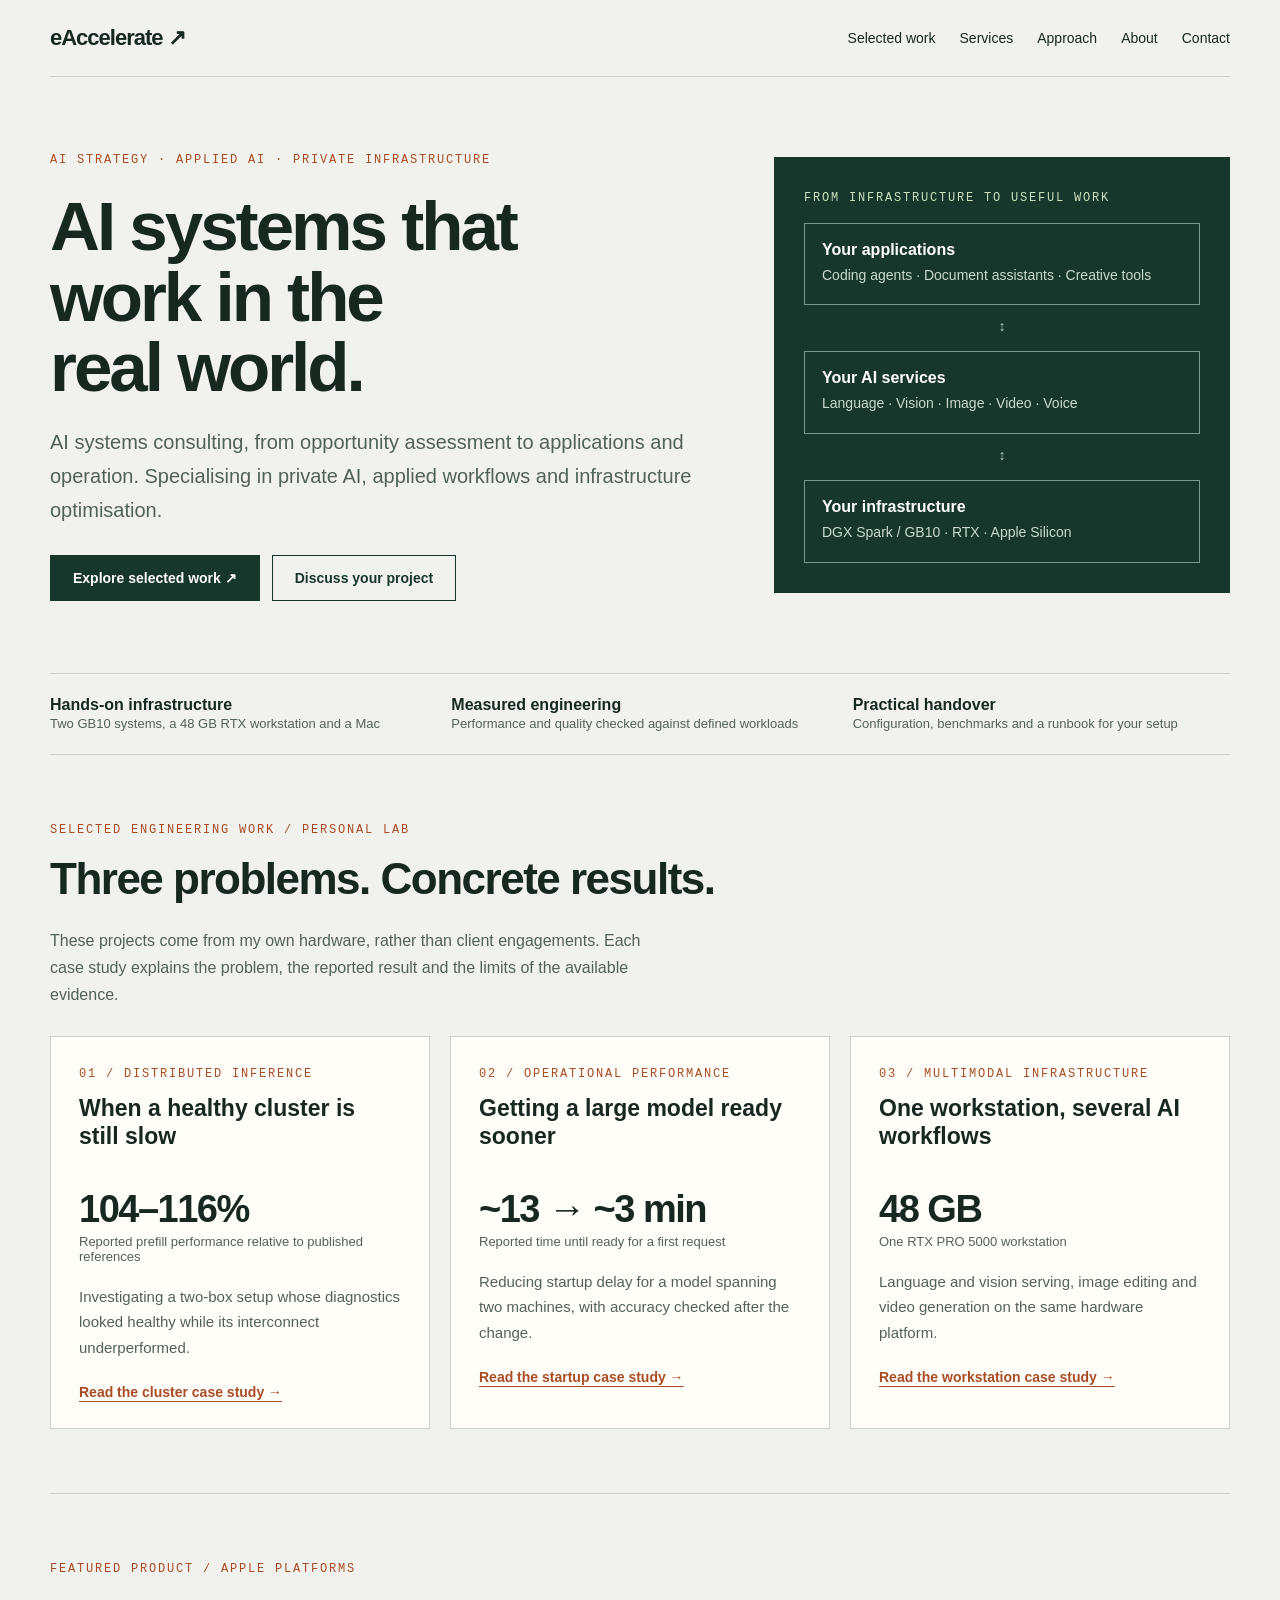
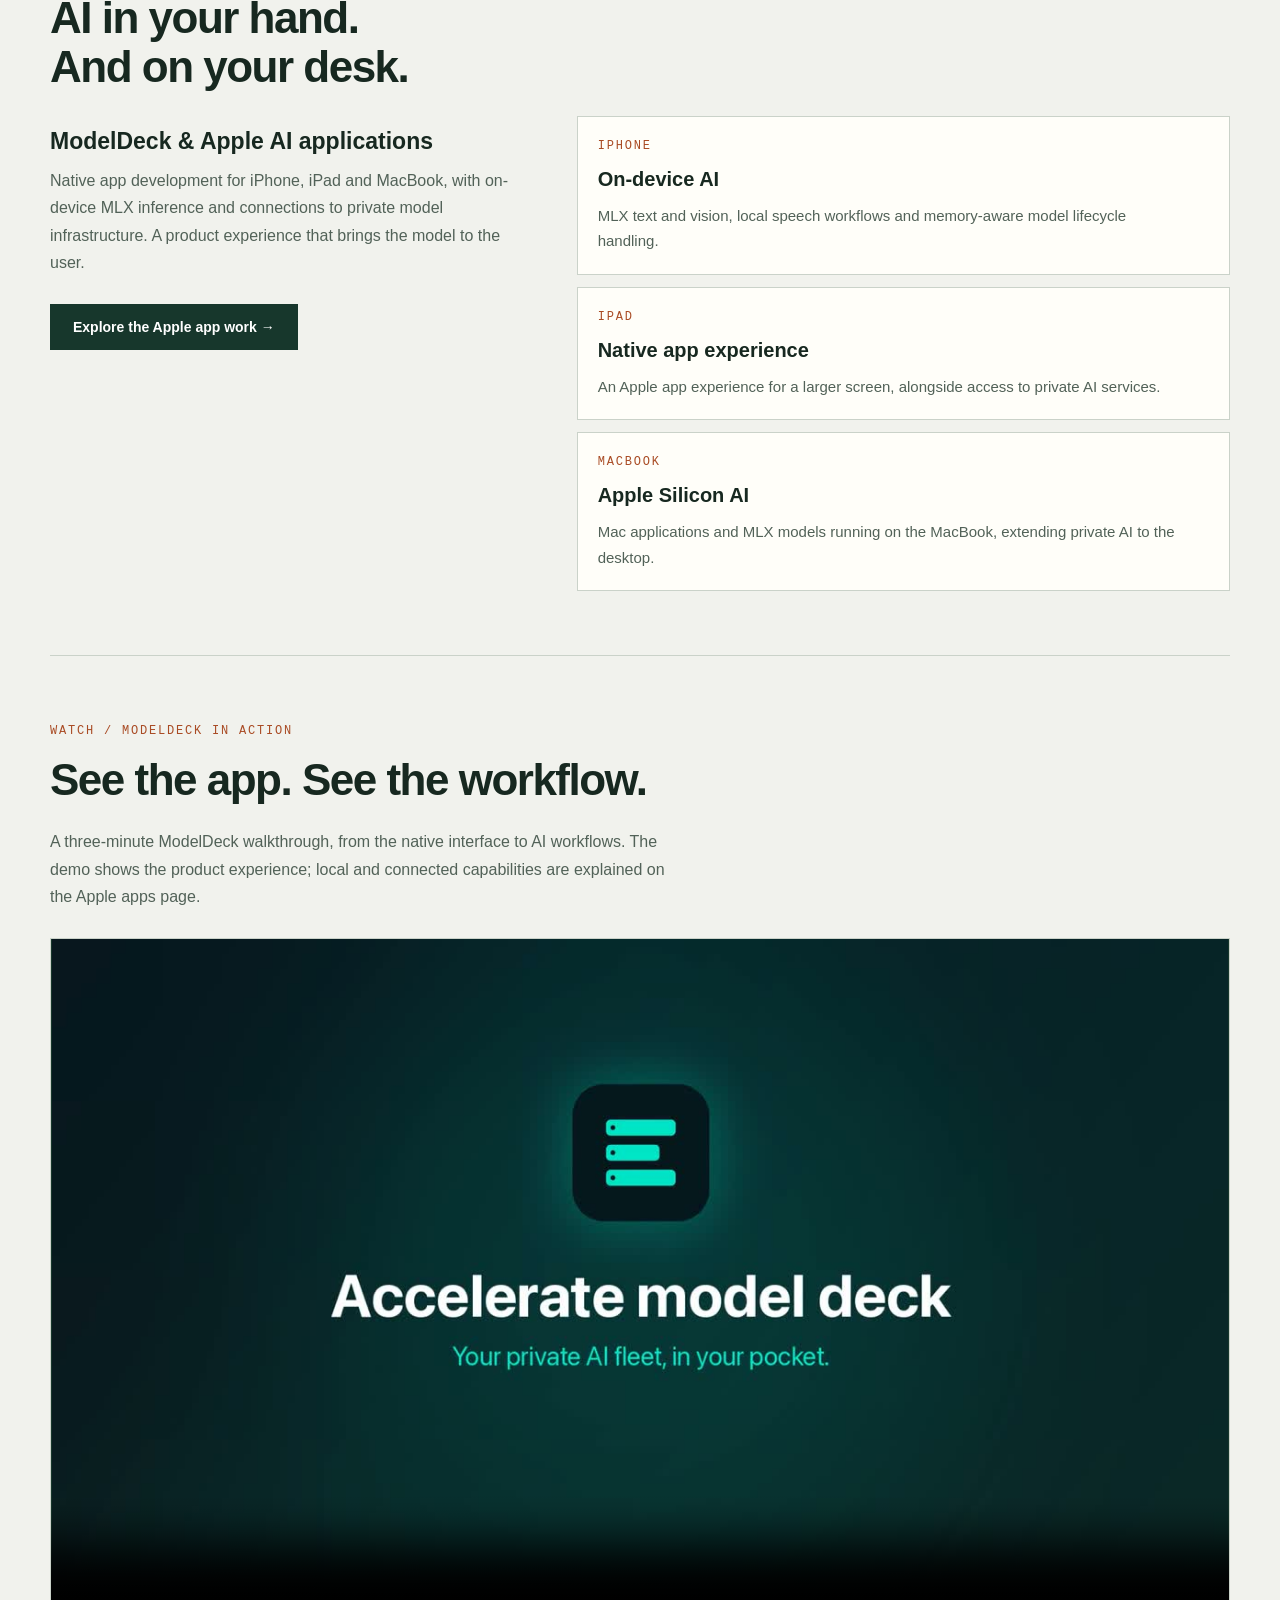
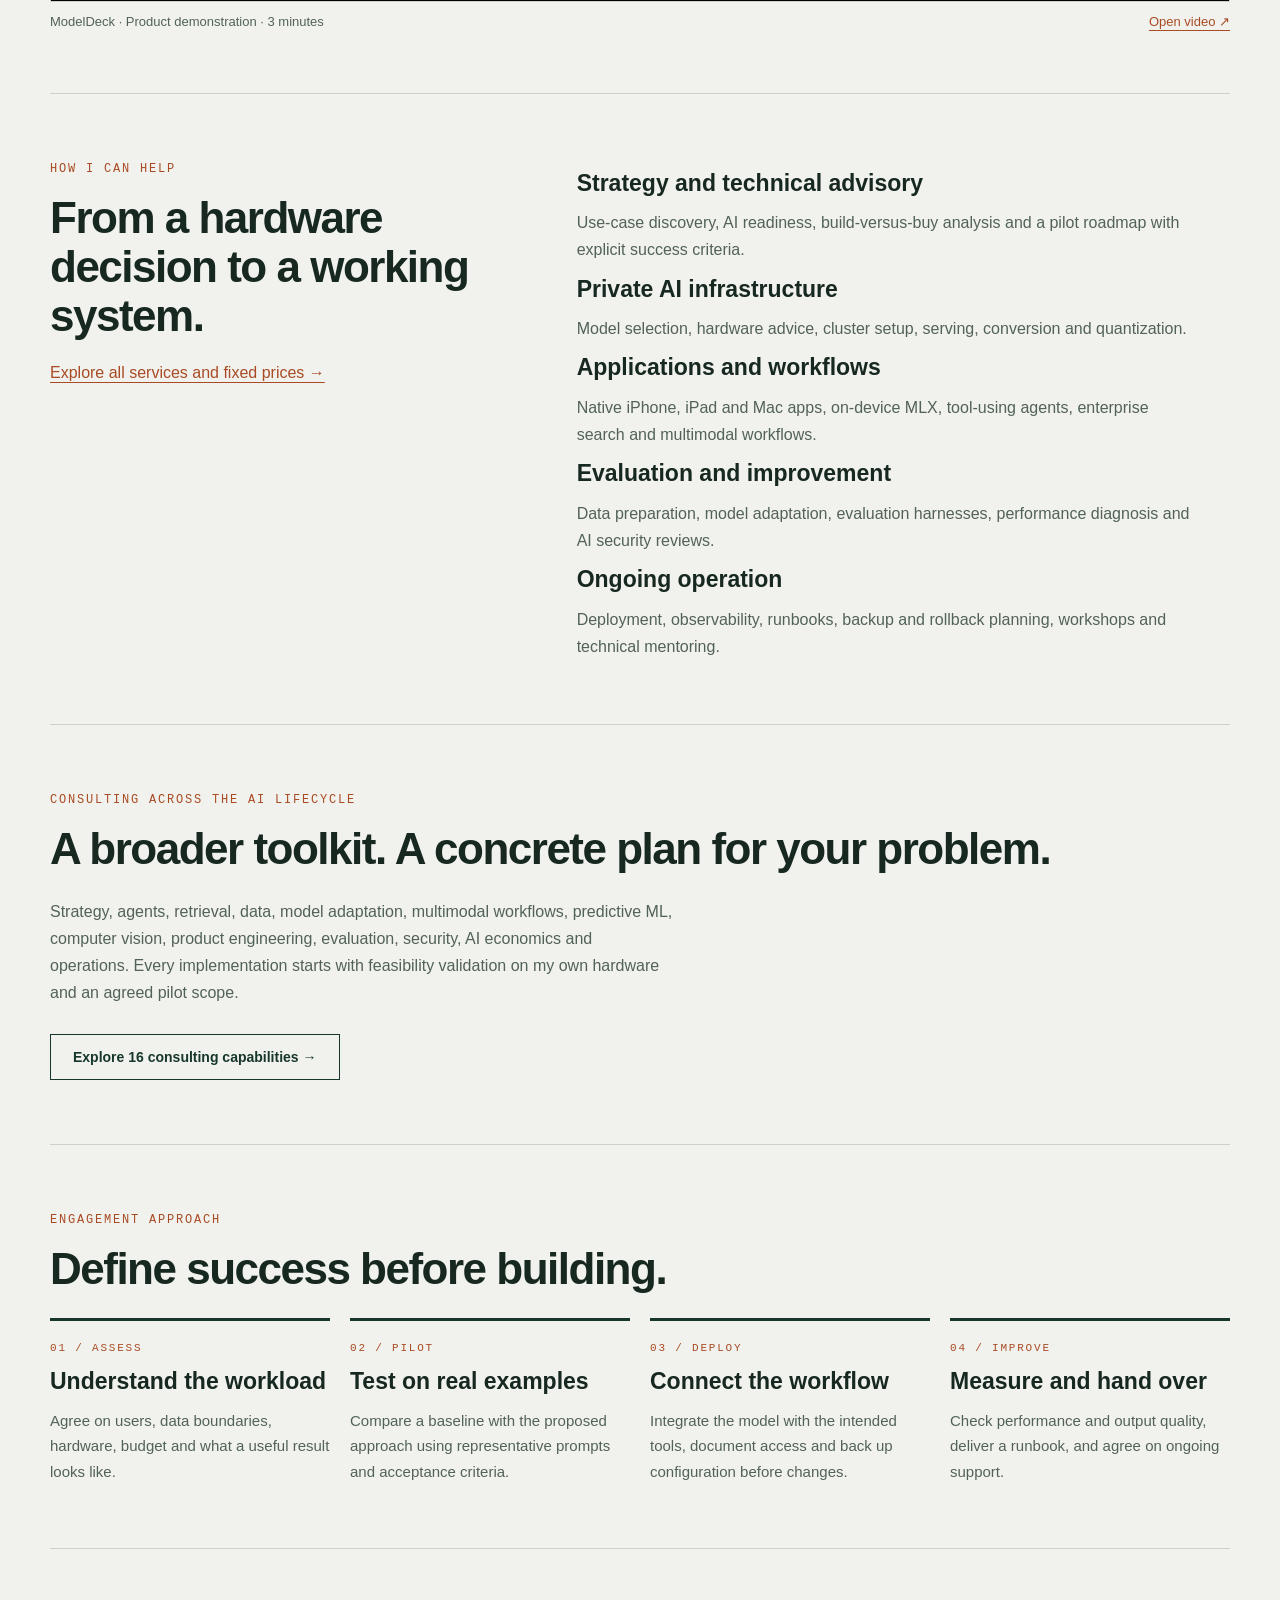
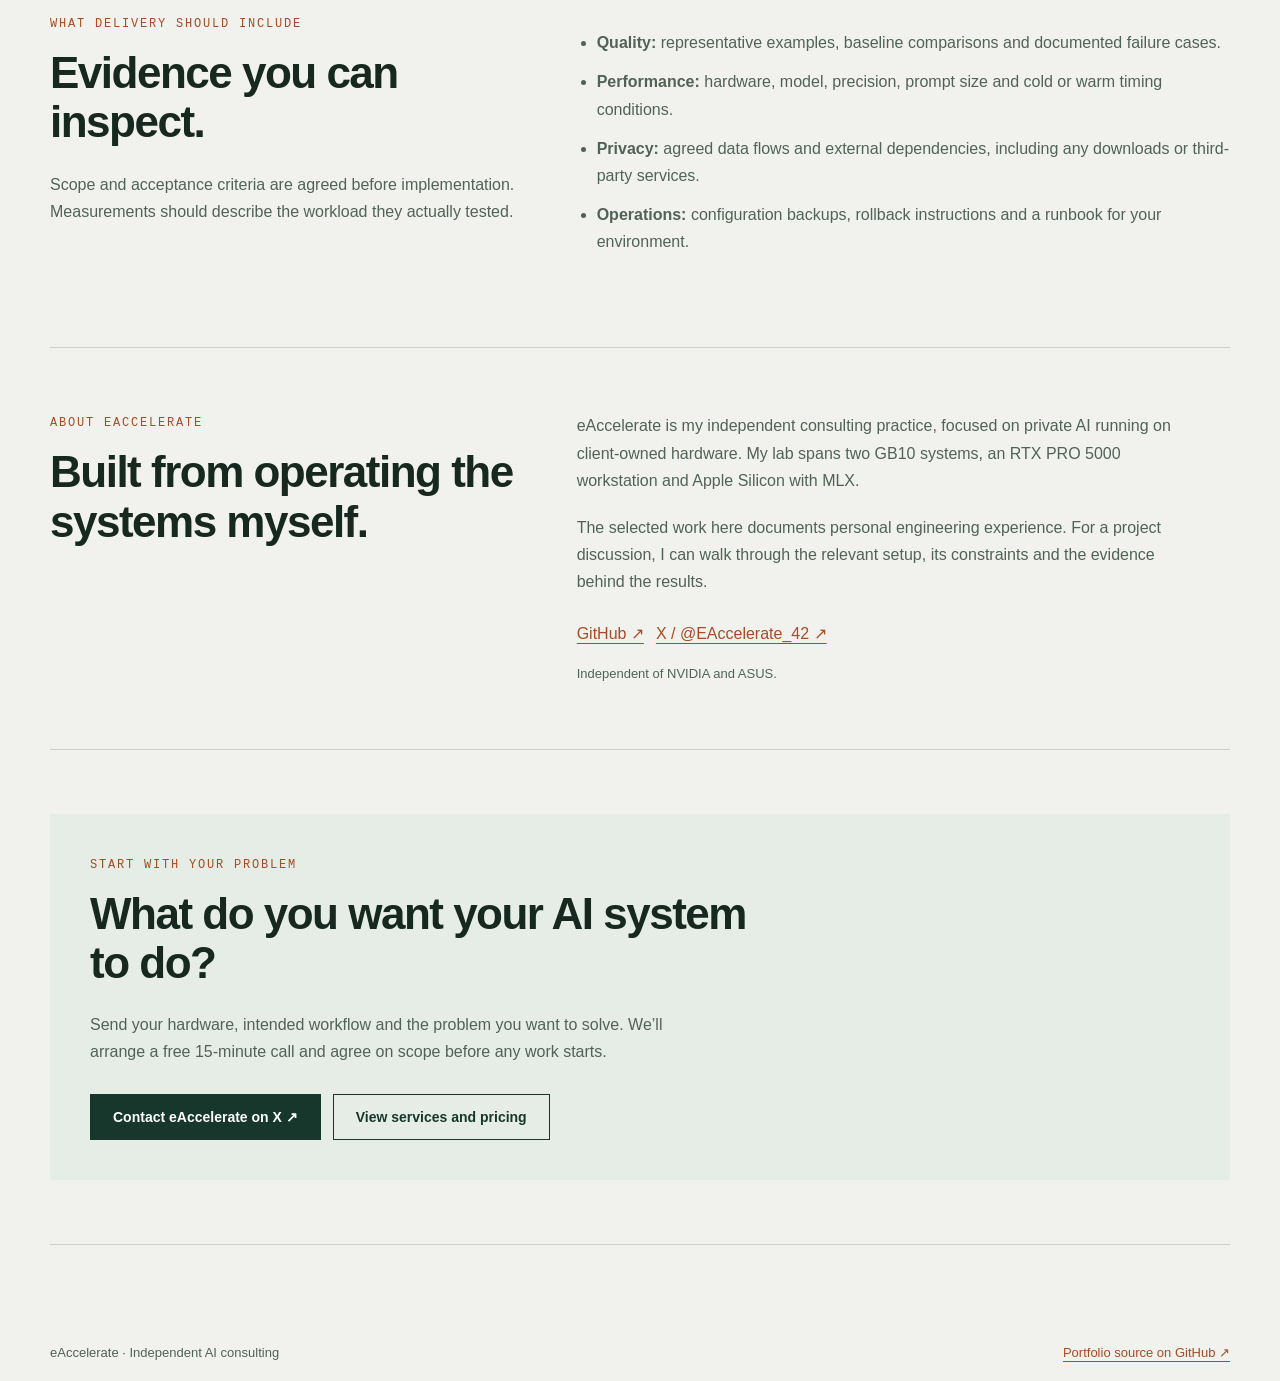
==== commit ba211f23: "Feature ModelDeck product demo on the portfolio" ====
--- a/index.html
+++ b/index.html
@@ -6,7 +6,7 @@
 <article class="card"><span class="eyebrow">01 / Distributed inference</span><h3>When a healthy cluster is still slow</h3><div class="metric">104–116%</div><div class="metric-caption">Reported prefill performance relative to published references</div><p>Investigating a two-box setup whose diagnostics looked healthy while its interconnect underperformed.</p><a href="case-cluster.html">Read the cluster case study →</a></article>
 <article class="card"><span class="eyebrow">02 / Operational performance</span><h3>Getting a large model ready sooner</h3><div class="metric">~13 → ~3 min</div><div class="metric-caption">Reported time until ready for a first request</div><p>Reducing startup delay for a model spanning two machines, with accuracy checked after the change.</p><a href="case-startup.html">Read the startup case study →</a></article>
 <article class="card"><span class="eyebrow">03 / Multimodal infrastructure</span><h3>One workstation, several AI workflows</h3><div class="metric">48 GB</div><div class="metric-caption">One RTX PRO 5000 workstation</div><p>Language and vision serving, image editing and video generation on the same hardware platform.</p><a href="case-workstation.html">Read the workstation case study →</a></article></div></section>
-<section id="products"><span class="eyebrow">Featured product / Apple platforms</span><h2>AI in your hand.<br>And on your desk.</h2><div class="split"><div><h3>ModelDeck & Apple AI applications</h3><p>Native app development for iPhone, iPad and MacBook, with on-device MLX inference and connections to private model infrastructure. A product experience that brings the model to the user.</p><div class="actions"><a class="button" href="apple-apps.html">Explore the Apple app work →</a></div></div><div class="grid apple-grid"><article class="card"><span class="eyebrow">iPhone</span><h3>On-device AI</h3><p>MLX text and vision, local speech workflows and memory-aware model lifecycle handling.</p></article><article class="card"><span class="eyebrow">iPad</span><h3>Native app experience</h3><p>An Apple app experience for a larger screen, alongside access to private AI services.</p></article><article class="card"><span class="eyebrow">MacBook</span><h3>Apple Silicon AI</h3><p>Mac applications and MLX models running on the MacBook, extending private AI to the desktop.</p></article></div></div></section><section id="services"><div class="split"><div><span class="eyebrow">How I can help</span><h2>From a hardware decision to a working system.</h2><a href="services.html">Explore all services and fixed prices →</a></div><div><h3>Strategy and technical advisory</h3><p>Use-case discovery, AI readiness, build-versus-buy analysis and a pilot roadmap with explicit success criteria.</p><h3>Private AI infrastructure</h3><p>Model selection, hardware advice, cluster setup, serving, conversion and quantization.</p><h3>Applications and workflows</h3><p>Native iPhone, iPad and Mac apps, on-device MLX, tool-using agents, enterprise search and multimodal workflows.</p><h3>Evaluation and improvement</h3><p>Data preparation, model adaptation, evaluation harnesses, performance diagnosis and AI security reviews.</p><h3>Ongoing operation</h3><p>Deployment, observability, runbooks, backup and rollback planning, workshops and technical mentoring.</p></div></div></section>
+<section id="products"><span class="eyebrow">Featured product / Apple platforms</span><h2>AI in your hand.<br>And on your desk.</h2><div class="split"><div><h3>ModelDeck & Apple AI applications</h3><p>Native app development for iPhone, iPad and MacBook, with on-device MLX inference and connections to private model infrastructure. A product experience that brings the model to the user.</p><div class="actions"><a class="button" href="apple-apps.html">Explore the Apple app work →</a></div></div><div class="grid apple-grid"><article class="card"><span class="eyebrow">iPhone</span><h3>On-device AI</h3><p>MLX text and vision, local speech workflows and memory-aware model lifecycle handling.</p></article><article class="card"><span class="eyebrow">iPad</span><h3>Native app experience</h3><p>An Apple app experience for a larger screen, alongside access to private AI services.</p></article><article class="card"><span class="eyebrow">MacBook</span><h3>Apple Silicon AI</h3><p>Mac applications and MLX models running on the MacBook, extending private AI to the desktop.</p></article></div></div></section><section id="modeldeck-demo" aria-labelledby="demo-title"><span class="eyebrow">Watch / ModelDeck in action</span><h2 id="demo-title">See the app. See the workflow.</h2><p>A three-minute ModelDeck walkthrough, from the native interface to AI workflows. The demo shows the product experience; local and connected capabilities are explained on the Apple apps page.</p><figure class="demo"><video controls playsinline preload="none" poster="assets/modeldeck-demo-poster.jpg" aria-label="ModelDeck product demonstration"><source src="assets/modeldeck-demo.mp4" type="video/mp4">Your browser does not support embedded video. <a href="assets/modeldeck-demo.mp4">Download the ModelDeck demo.</a></video><figcaption>ModelDeck · Product demonstration · 3 minutes <a href="assets/modeldeck-demo.mp4">Open video ↗</a></figcaption></figure></section><section id="services"><div class="split"><div><span class="eyebrow">How I can help</span><h2>From a hardware decision to a working system.</h2><a href="services.html">Explore all services and fixed prices →</a></div><div><h3>Strategy and technical advisory</h3><p>Use-case discovery, AI readiness, build-versus-buy analysis and a pilot roadmap with explicit success criteria.</p><h3>Private AI infrastructure</h3><p>Model selection, hardware advice, cluster setup, serving, conversion and quantization.</p><h3>Applications and workflows</h3><p>Native iPhone, iPad and Mac apps, on-device MLX, tool-using agents, enterprise search and multimodal workflows.</p><h3>Evaluation and improvement</h3><p>Data preparation, model adaptation, evaluation harnesses, performance diagnosis and AI security reviews.</p><h3>Ongoing operation</h3><p>Deployment, observability, runbooks, backup and rollback planning, workshops and technical mentoring.</p></div></div></section>
 <section><span class="eyebrow">Consulting across the AI lifecycle</span><h2>A broader toolkit. A concrete plan for your problem.</h2><p>Strategy, agents, retrieval, data, model adaptation, multimodal workflows, predictive ML, computer vision, product engineering, evaluation, security, AI economics and operations. Every implementation starts with feasibility validation on my own hardware and an agreed pilot scope.</p><div class="actions"><a class="button secondary" href="services.html#capabilities">Explore 16 consulting capabilities →</a></div></section><section id="approach"><span class="eyebrow">Engagement approach</span><h2>Define success before building.</h2><div class="steps"><div class="step"><span class="eyebrow">01 / Assess</span><h3>Understand the workload</h3><p>Agree on users, data boundaries, hardware, budget and what a useful result looks like.</p></div><div class="step"><span class="eyebrow">02 / Pilot</span><h3>Test on real examples</h3><p>Compare a baseline with the proposed approach using representative prompts and acceptance criteria.</p></div><div class="step"><span class="eyebrow">03 / Deploy</span><h3>Connect the workflow</h3><p>Integrate the model with the intended tools, document access and back up configuration before changes.</p></div><div class="step"><span class="eyebrow">04 / Improve</span><h3>Measure and hand over</h3><p>Check performance and output quality, deliver a runbook, and agree on ongoing support.</p></div></div></section>
 <section><div class="split"><div><span class="eyebrow">What delivery should include</span><h2>Evidence you can inspect.</h2><p>Scope and acceptance criteria are agreed before implementation. Measurements should describe the workload they actually tested.</p></div><ul class="list"><li><strong>Quality:</strong> representative examples, baseline comparisons and documented failure cases.</li><li><strong>Performance:</strong> hardware, model, precision, prompt size and cold or warm timing conditions.</li><li><strong>Privacy:</strong> agreed data flows and external dependencies, including any downloads or third-party services.</li><li><strong>Operations:</strong> configuration backups, rollback instructions and a runbook for your environment.</li></ul></div></section>
 <section id="about"><div class="split"><div><span class="eyebrow">About eAccelerate</span><h2>Built from operating the systems myself.</h2></div><div><p>eAccelerate is my independent consulting practice, focused on private AI running on client-owned hardware. My lab spans two GB10 systems, an RTX PRO 5000 workstation and Apple Silicon with MLX.</p><p style="margin-top:20px">The selected work here documents personal engineering experience. For a project discussion, I can walk through the relevant setup, its constraints and the evidence behind the results.</p><div class="actions"><a href="https://github.com/e-accelerate">GitHub ↗</a><a href="https://x.com/EAccelerate_42">X / @EAccelerate_42 ↗</a></div><p class="small" style="margin-top:20px">Independent of NVIDIA and ASUS.</p></div></div></section>
--- a/styles.css
+++ b/styles.css
@@ -2,3 +2,5 @@
 :root{--bg:#f1f2ed;--paper:#fffef9;--ink:#172820;--muted:#526258;--line:#cad2c9;--accent:#a94b24;--dark:#17372c;--light:#e6ede6; font-family:Arial,Helvetica,sans-serif;color:var(--ink);background:var(--bg)}
 *{box-sizing:border-box}body{margin:0}a{color:var(--accent);text-underline-offset:4px}a:focus-visible,summary:focus-visible{outline:3px solid var(--accent);outline-offset:5px}.skip{position:absolute;top:-100px}.skip:focus{top:10px;background:white;padding:15px;z-index:5}.container{width:min(1180px,calc(100% - 48px));margin:auto}nav{display:flex;justify-content:space-between;align-items:center;gap:24px;padding:25px 0;border-bottom:1px solid var(--line)}.brand{font-size:22px;font-weight:800;text-decoration:none;color:var(--ink);letter-spacing:-1px}.nav-links{display:flex;gap:24px;flex-wrap:wrap}.nav-links a{color:var(--ink);font-size:14px;text-decoration:none}main{padding-bottom:72px}section{padding:64px 0;border-bottom:1px solid var(--line)}.eyebrow{font:12px/1.5 monospace;letter-spacing:1.8px;text-transform:uppercase;color:var(--accent)}h1,h2,h3,p{margin:0}h1{font-size:clamp(42px,6vw,76px);letter-spacing:-3px;line-height:1.02;max-width:850px;margin:22px 0}h2{font-size:clamp(30px,4vw,44px);letter-spacing:-1.5px;line-height:1.12;margin:15px 0 24px}h3{font-size:23px;line-height:1.2;margin:12px 0}p,li{line-height:1.7}p{max-width:70ch;color:var(--muted)}.lede{font-size:20px;max-width:680px}.actions{display:flex;gap:12px;flex-wrap:wrap;margin-top:28px}.button{display:inline-block;padding:14px 22px;background:var(--dark);color:white;font-size:14px;font-weight:700;text-decoration:none;border:1px solid var(--dark)}.button.secondary{background:transparent;color:var(--dark)}.hero{display:grid;grid-template-columns:1.5fr 1fr;gap:40px;align-items:center;padding:72px 0}.hero h1{font-size:clamp(42px,5.4vw,70px)}.diagram{background:var(--dark);color:#fff;padding:30px}.diagram .eyebrow{color:#cbe0bf}.diagram p{color:#c9dacf;font-size:14px}.node{padding:17px;border:1px solid #7a998b;margin-top:16px}.node strong{display:block;margin-bottom:5px}.connector{font:14px monospace;color:#b3ccb8;padding-top:14px;text-align:center}.strip{display:grid;grid-template-columns:repeat(3,1fr);border-top:1px solid var(--line);border-bottom:1px solid var(--line);padding:22px 0;gap:24px}.strip strong{display:block;font-size:16px}.strip span{font-size:13px;color:var(--muted)}.grid{display:grid;grid-template-columns:repeat(3,1fr);gap:20px}.card{padding:28px;background:var(--paper);border:1px solid var(--line);display:flex;flex-direction:column;align-items:flex-start}.card p{font-size:15px}.card a{margin-top:24px;font-size:14px;font-weight:bold}.metric{font-size:38px;font-weight:800;letter-spacing:-1.5px;margin:25px 0 3px}.metric-caption{font-size:13px;color:var(--muted);margin-bottom:20px}.split{display:grid;grid-template-columns:1fr 1.4fr;gap:60px}.steps{display:grid;grid-template-columns:repeat(4,1fr);gap:20px}.step{border-top:3px solid var(--dark);padding-top:16px}.step p{font-size:15px}.step .eyebrow{font-size:11px}.list{padding-left:20px;color:var(--muted)}.list li{margin-bottom:12px}.contact{background:var(--light);padding:40px}.contact h2{max-width:700px}.small{font-size:13px}.article{max-width:850px;margin:auto;padding:56px 0}.article h1{font-size:clamp(38px,5vw,58px)}.article h2{font-size:29px;letter-spacing:-.7px}.article section{padding:32px 0}.article p+p{margin-top:18px}.facts{display:grid;grid-template-columns:repeat(3,1fr);gap:16px;padding:24px 0;border-block:1px solid var(--line);margin-top:30px}.facts p{font-size:14px}.facts strong{display:block;color:var(--ink)}footer{padding:28px 0;display:flex;justify-content:space-between;gap:20px;color:var(--muted);font-size:13px}.table-wrap{overflow-x:auto}table{width:100%;border-collapse:collapse;min-width:540px}th,td{text-align:left;padding:16px 12px;border-bottom:1px solid var(--line);vertical-align:top}th{font-size:12px;text-transform:uppercase;letter-spacing:1px}.name{display:block;font-weight:700}.desc,.note{color:var(--muted);font-size:14px}.price{white-space:nowrap;font-weight:700}.group{margin-top:30px}ol.steps{display:block;padding-left:24px}ol.steps li{margin:18px 0}.faq{display:grid;gap:24px}.faq h3{font-size:19px}.cta-row{display:flex;gap:12px;margin-top:20px;flex-wrap:wrap}.btn{display:inline-block;padding:14px 22px;background:var(--dark);color:white;text-decoration:none}.article .note{background:var(--light);padding:20px;margin:24px 0}.back{font-size:14px} @media(max-width:850px){.hero,.split{grid-template-columns:1fr}.grid{grid-template-columns:1fr}.steps{grid-template-columns:repeat(2,1fr)}.hero{padding:48px 0}.diagram{max-width:600px}}@media(max-width:540px){.container{width:calc(100% - 32px)}nav{align-items:flex-start;flex-direction:column;gap:18px}.nav-links{gap:16px}.strip,.facts,.steps{grid-template-columns:1fr}.strip{gap:16px}section{padding:40px 0}h1{letter-spacing:-1.7px}.split{gap:20px}.contact{padding:24px}footer{flex-direction:column}.article{padding:36px 0}}
 .apple-grid{grid-template-columns:1fr;gap:12px}.apple-grid .card{padding:20px}.apple-grid h3{font-size:20px}
+
+.demo{margin:28px 0 0}.demo video{display:block;width:100%;height:auto;aspect-ratio:16/9;background:#17372c;border:1px solid var(--line)}.demo figcaption{display:flex;justify-content:space-between;gap:16px;flex-wrap:wrap;font-size:13px;color:var(--muted);margin-top:12px}
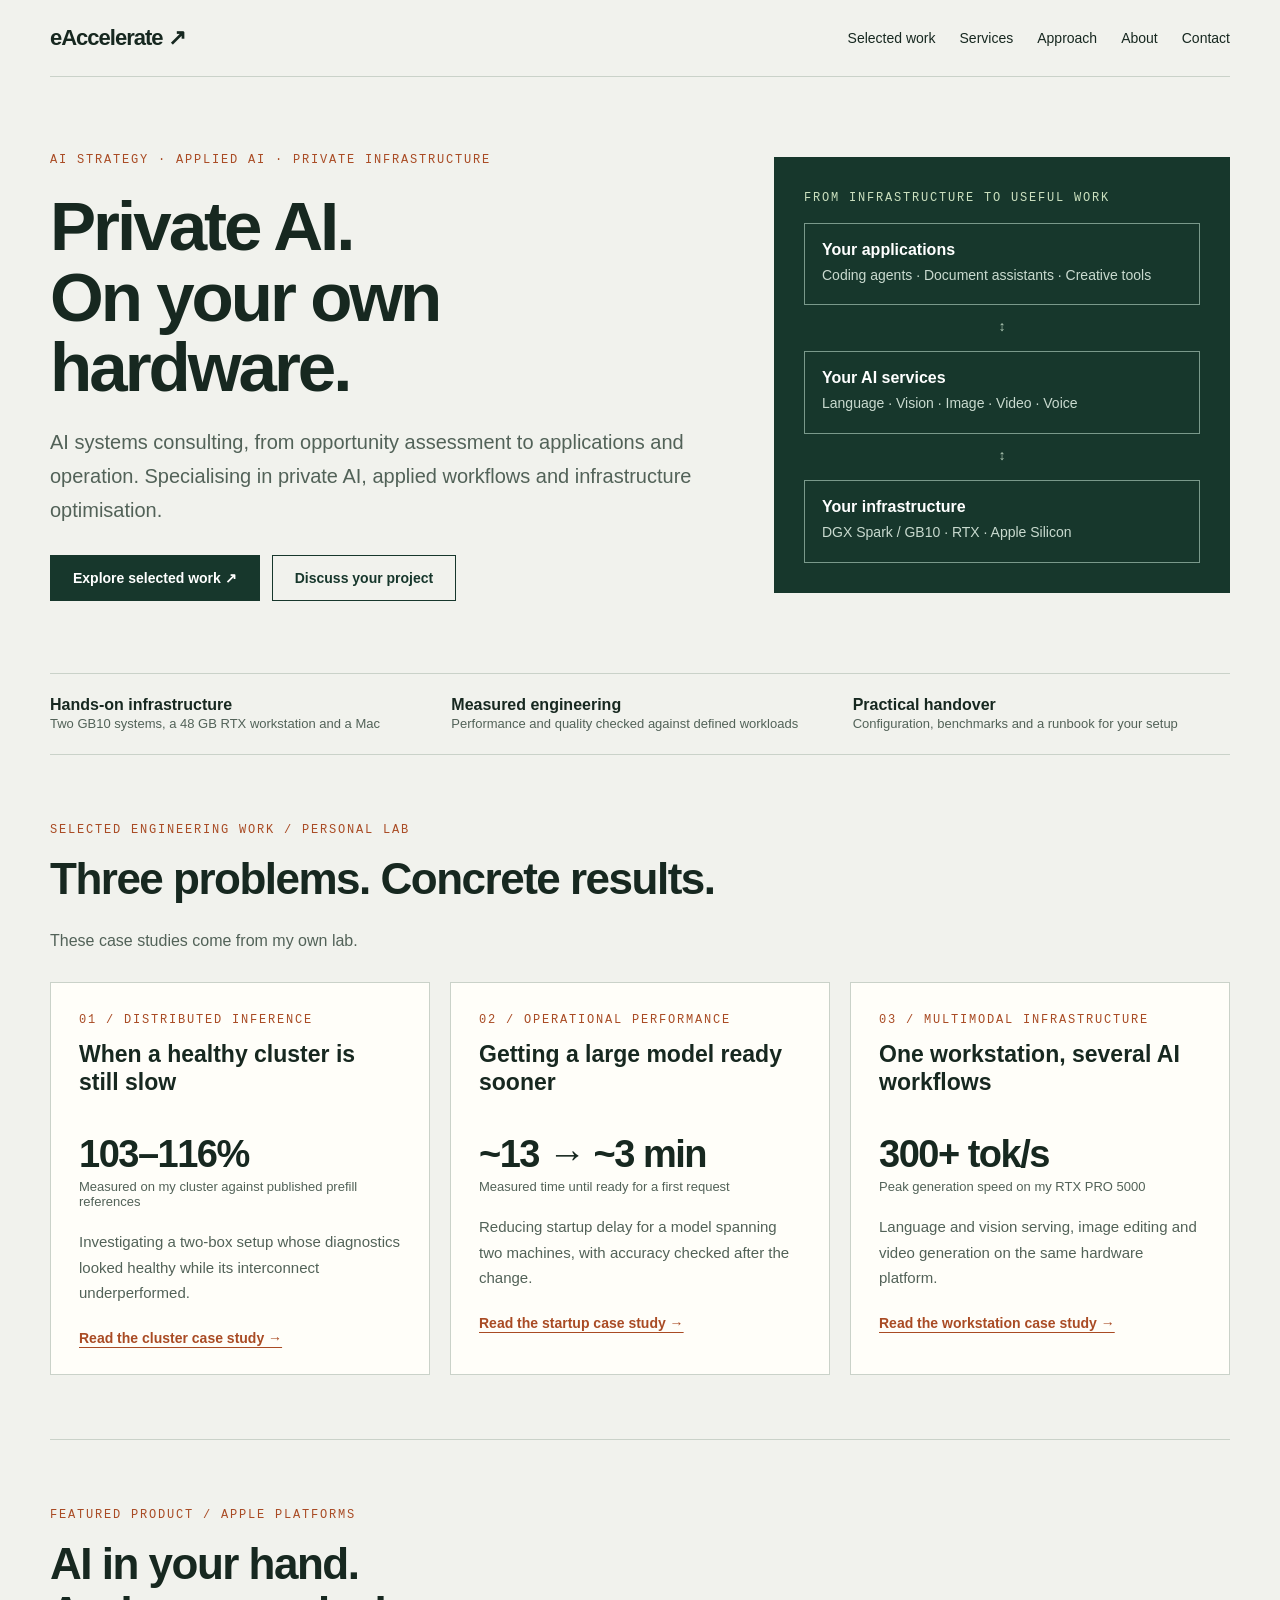
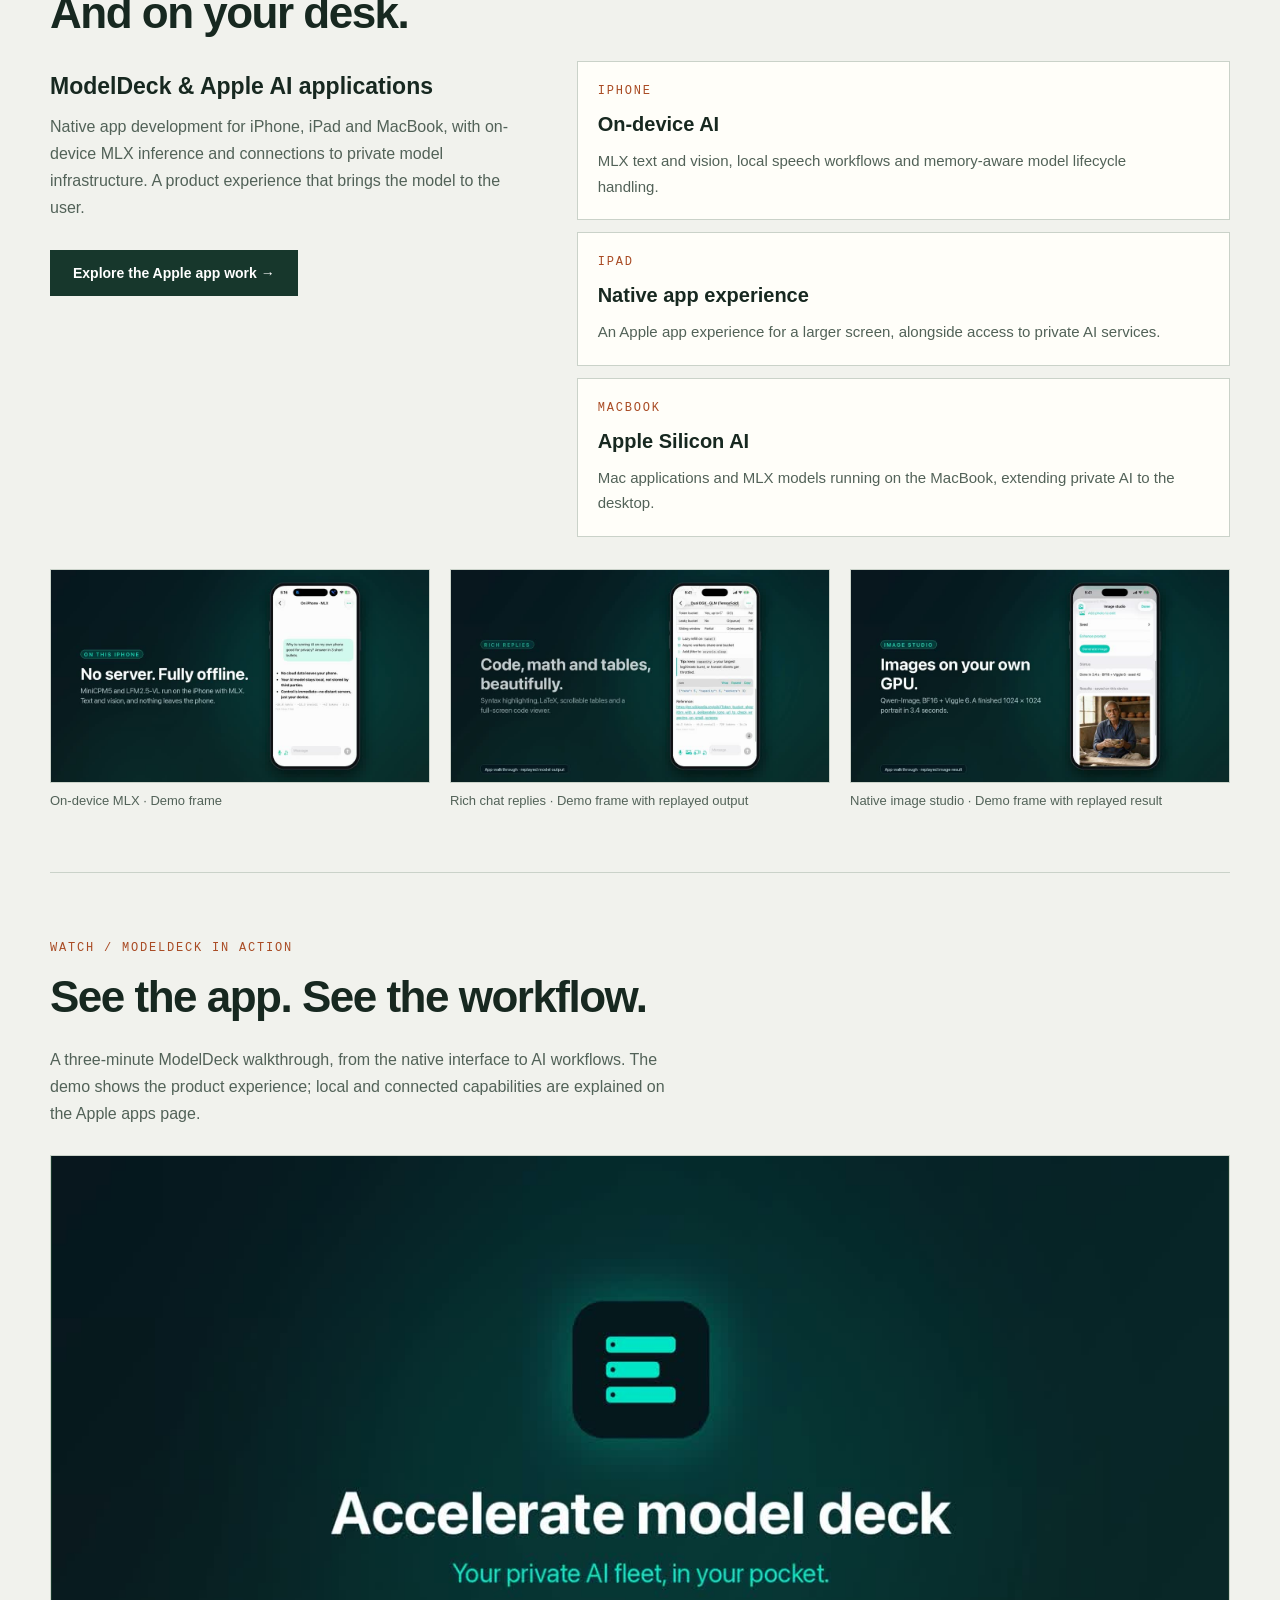
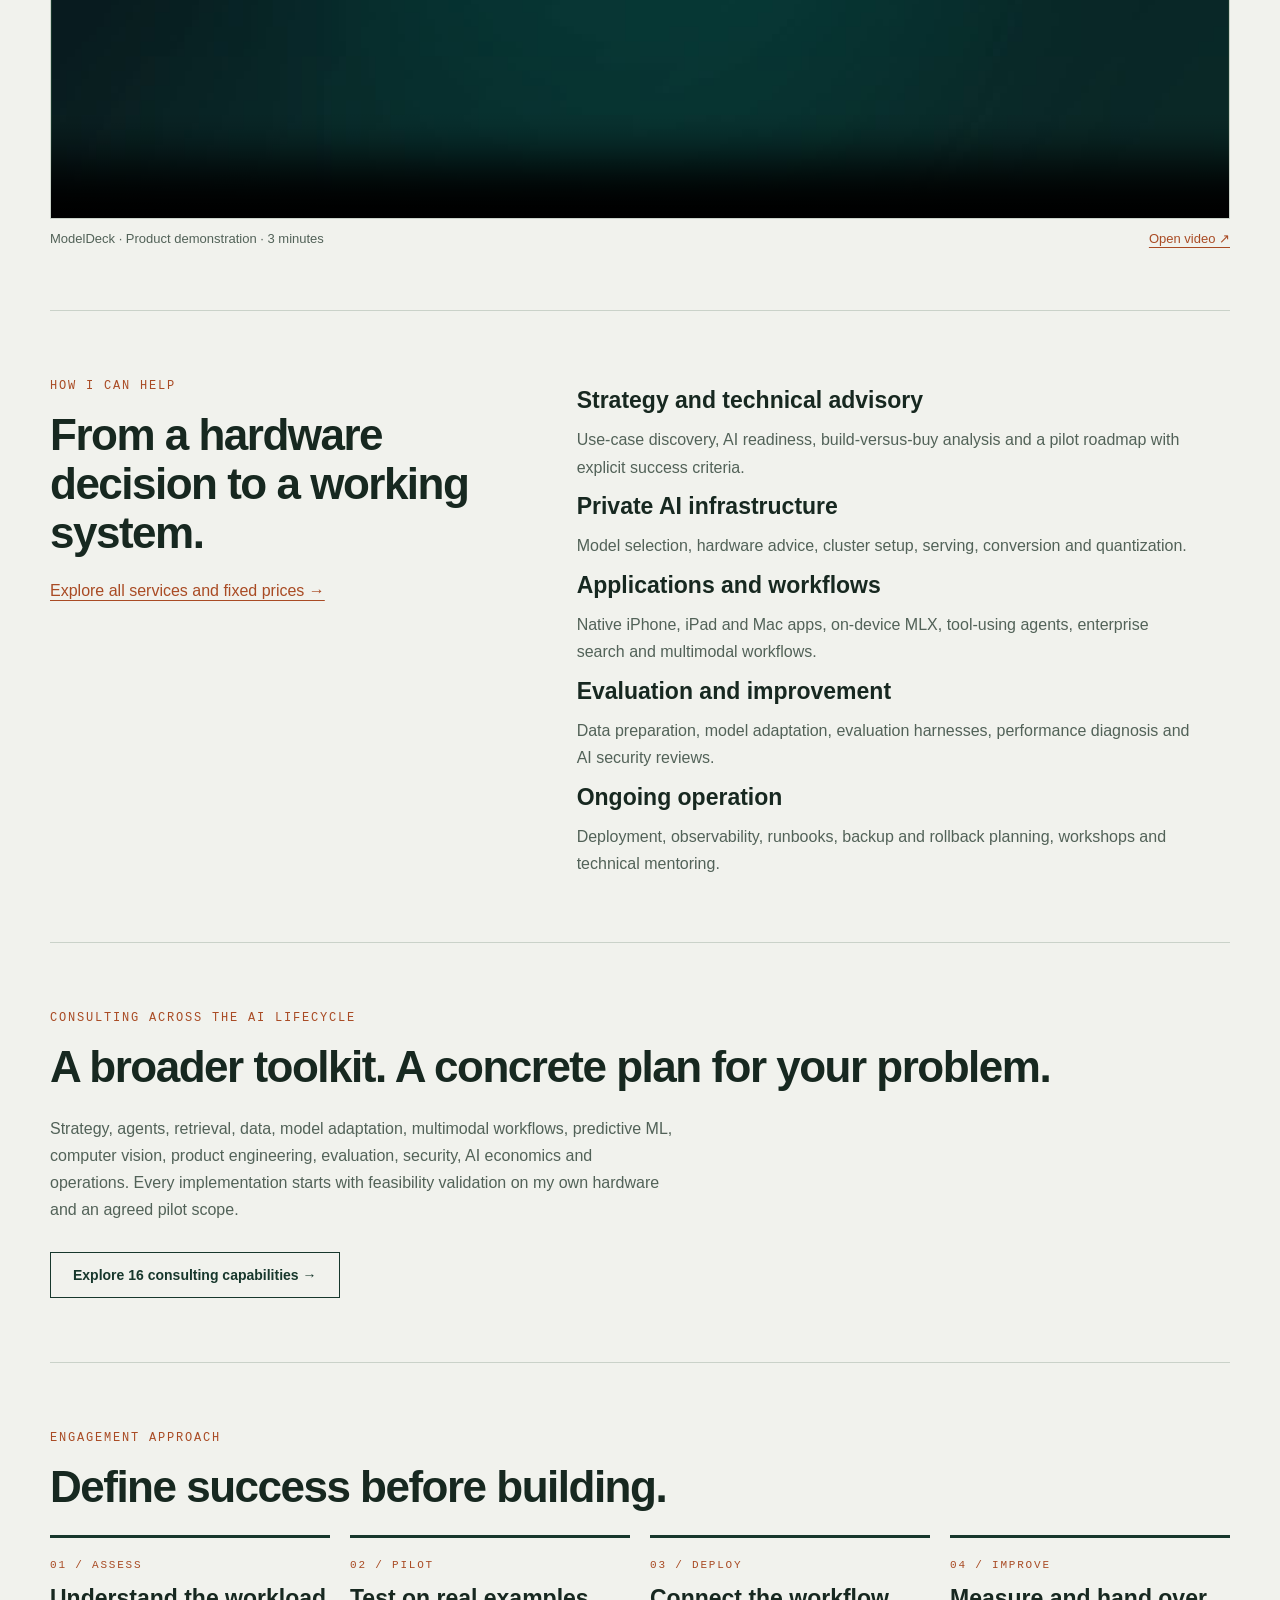
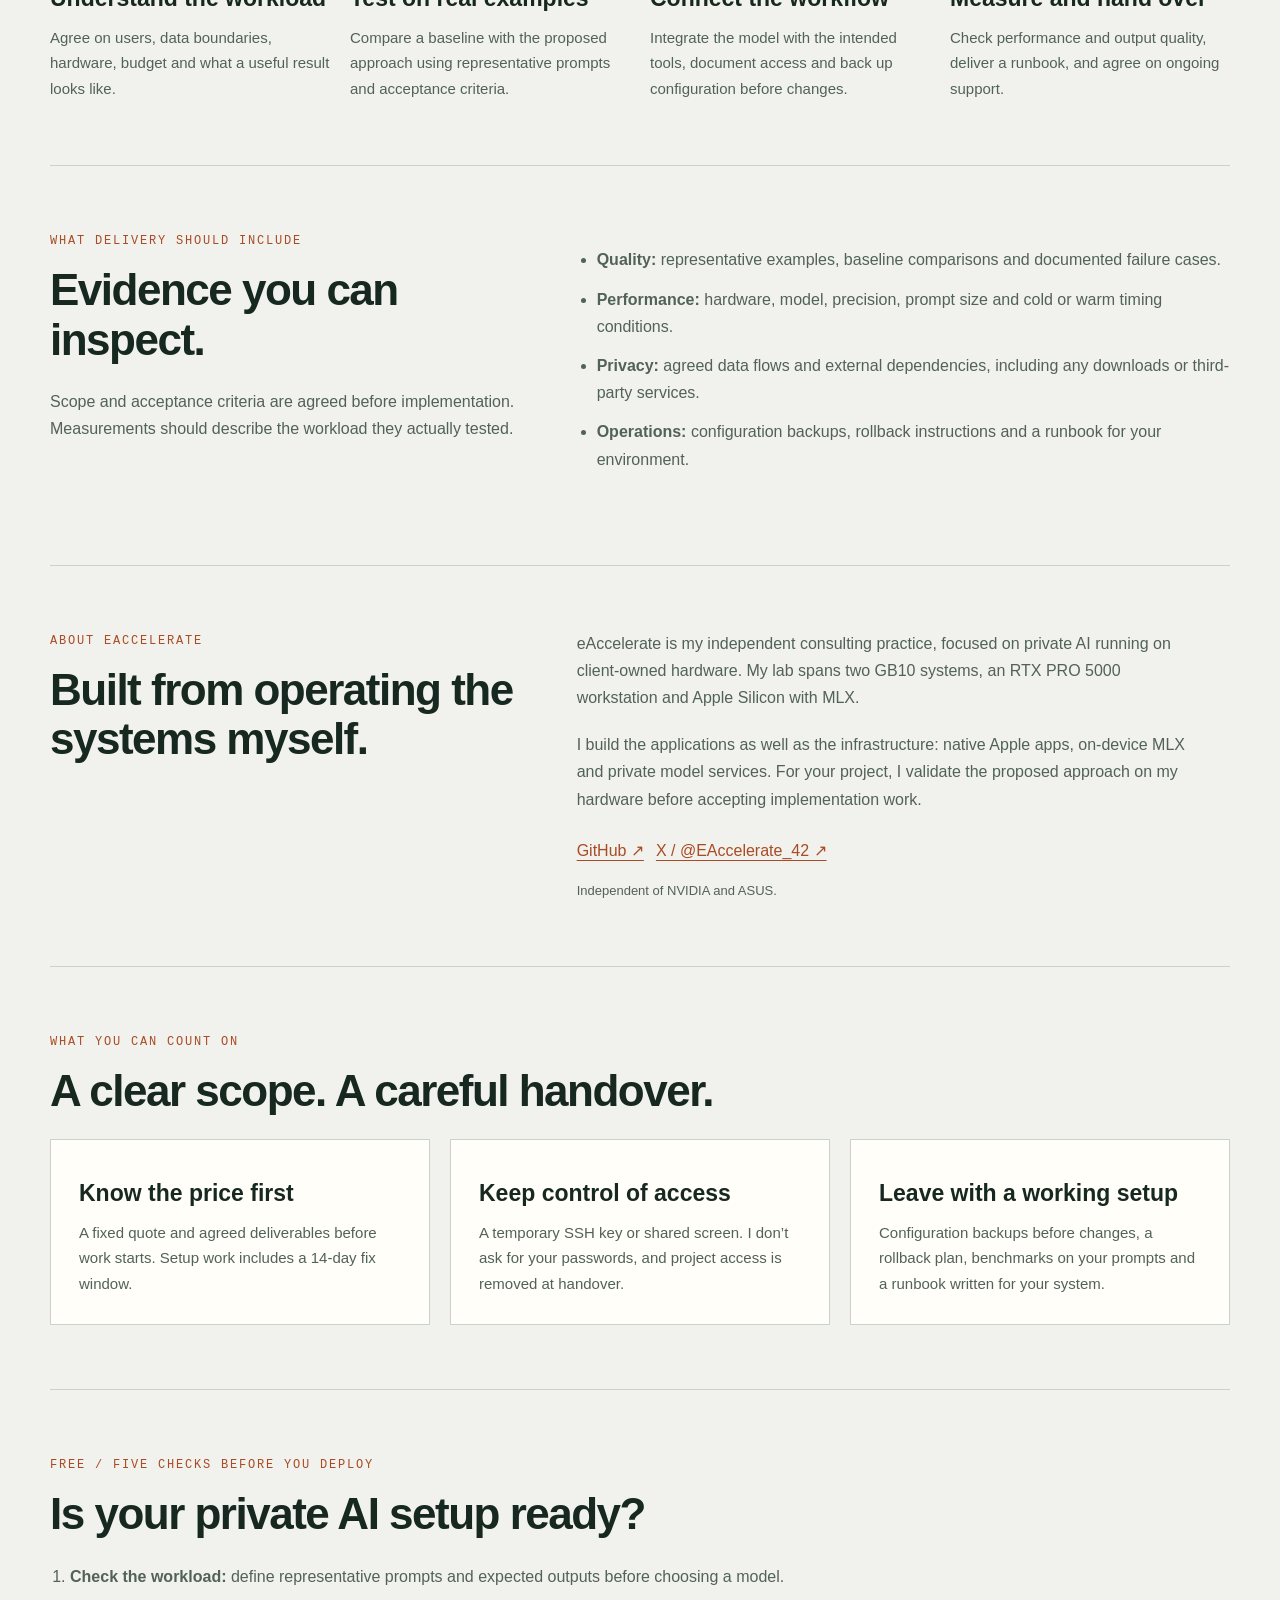
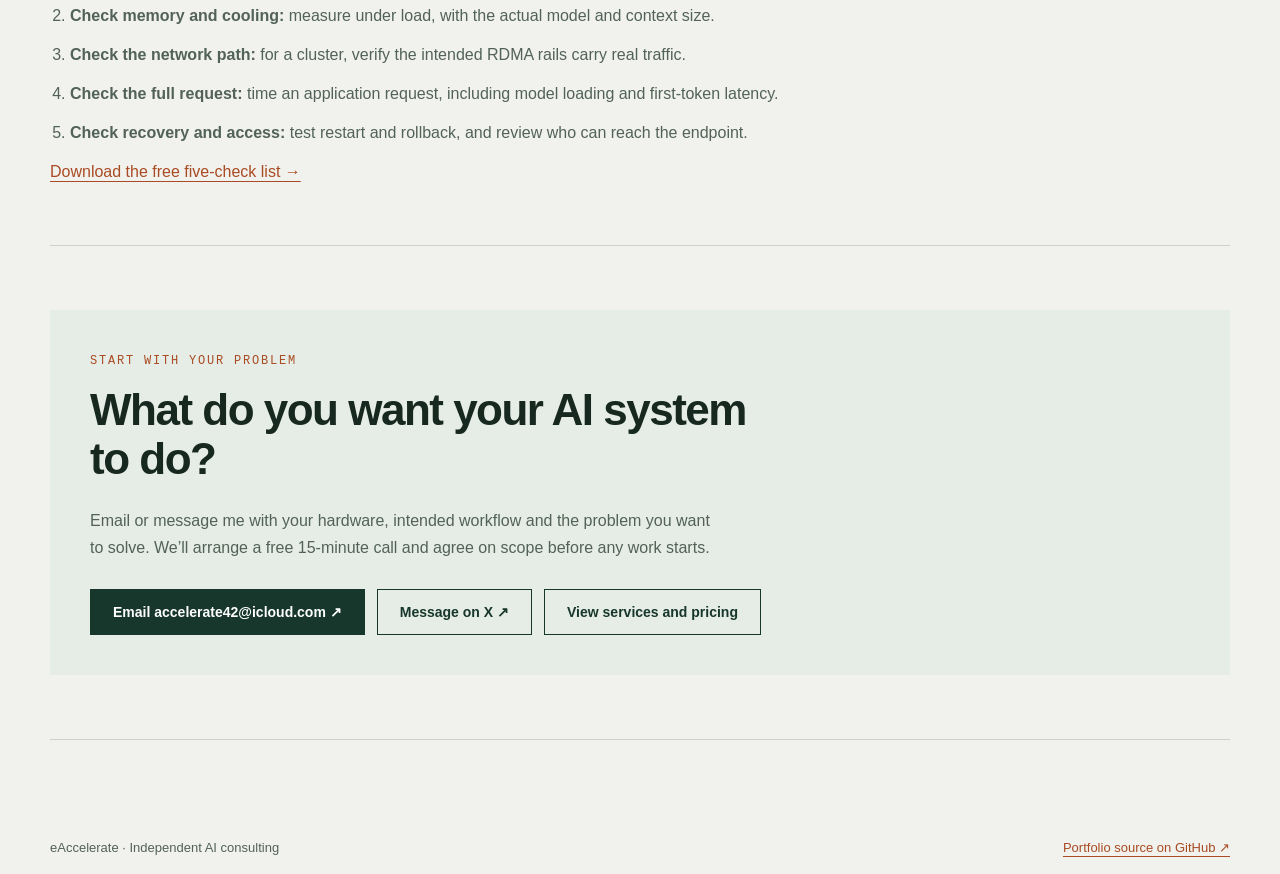
==== commit e623de2c: "Clarify portfolio voice, add demo stills and verified contact" ====
--- a/index.html
+++ b/index.html
@@ -1,13 +1,13 @@
 <!doctype html>
 <html lang="en"><head><meta charset="utf-8"><meta name="viewport" content="width=device-width, initial-scale=1"><title>AI systems consulting · eAccelerate</title><meta name="description" content="Private AI infrastructure, applied AI workflows and performance engineering. Explore eAccelerate’s personal lab case studies and consulting services."><meta name="theme-color" content="#17372c"><link rel="stylesheet" href="styles.css"></head><body><a class="skip" href="#main">Skip to content</a><div class="container"><nav aria-label="Main navigation"><a class="brand" href="index.html">eAccelerate<span aria-hidden="true"> ↗</span></a><div class="nav-links"><a href="index.html#work">Selected work</a><a href="services.html">Services</a><a href="index.html#approach">Approach</a><a href="index.html#about">About</a><a href="index.html#contact">Contact</a></div></nav><main id="main">
-<div class="hero"><div><span class="eyebrow">AI strategy · Applied AI · Private infrastructure</span><h1>AI systems that<br>work in the<br>real world.</h1><p class="lede">AI systems consulting, from opportunity assessment to applications and operation. Specialising in private AI, applied workflows and infrastructure optimisation.</p><div class="actions"><a class="button" href="#work">Explore selected work ↗</a><a class="button secondary" href="#contact">Discuss your project</a></div></div><aside class="diagram" aria-label="Private AI architecture"><span class="eyebrow">From infrastructure to useful work</span><div class="node"><strong>Your applications</strong><p>Coding agents · Document assistants · Creative tools</p></div><div class="connector" aria-hidden="true">↕</div><div class="node"><strong>Your AI services</strong><p>Language · Vision · Image · Video · Voice</p></div><div class="connector" aria-hidden="true">↕</div><div class="node"><strong>Your infrastructure</strong><p>DGX Spark / GB10 · RTX · Apple Silicon</p></div></aside></div>
+<div class="hero"><div><span class="eyebrow">AI strategy · Applied AI · Private infrastructure</span><h1>Private AI.<br>On your own<br>hardware.</h1><p class="lede">AI systems consulting, from opportunity assessment to applications and operation. Specialising in private AI, applied workflows and infrastructure optimisation.</p><div class="actions"><a class="button" href="#work">Explore selected work ↗</a><a class="button secondary" href="#contact">Discuss your project</a></div></div><aside class="diagram" aria-label="Private AI architecture"><span class="eyebrow">From infrastructure to useful work</span><div class="node"><strong>Your applications</strong><p>Coding agents · Document assistants · Creative tools</p></div><div class="connector" aria-hidden="true">↕</div><div class="node"><strong>Your AI services</strong><p>Language · Vision · Image · Video · Voice</p></div><div class="connector" aria-hidden="true">↕</div><div class="node"><strong>Your infrastructure</strong><p>DGX Spark / GB10 · RTX · Apple Silicon</p></div></aside></div>
 <div class="strip"><div><strong>Hands-on infrastructure</strong><span>Two GB10 systems, a 48 GB RTX workstation and a Mac</span></div><div><strong>Measured engineering</strong><span>Performance and quality checked against defined workloads</span></div><div><strong>Practical handover</strong><span>Configuration, benchmarks and a runbook for your setup</span></div></div>
-<section id="work"><span class="eyebrow">Selected engineering work / Personal lab</span><h2>Three problems. Concrete results.</h2><p>These projects come from my own hardware, rather than client engagements. Each case study explains the problem, the reported result and the limits of the available evidence.</p><div class="grid" style="margin-top:28px">
-<article class="card"><span class="eyebrow">01 / Distributed inference</span><h3>When a healthy cluster is still slow</h3><div class="metric">104–116%</div><div class="metric-caption">Reported prefill performance relative to published references</div><p>Investigating a two-box setup whose diagnostics looked healthy while its interconnect underperformed.</p><a href="case-cluster.html">Read the cluster case study →</a></article>
-<article class="card"><span class="eyebrow">02 / Operational performance</span><h3>Getting a large model ready sooner</h3><div class="metric">~13 → ~3 min</div><div class="metric-caption">Reported time until ready for a first request</div><p>Reducing startup delay for a model spanning two machines, with accuracy checked after the change.</p><a href="case-startup.html">Read the startup case study →</a></article>
-<article class="card"><span class="eyebrow">03 / Multimodal infrastructure</span><h3>One workstation, several AI workflows</h3><div class="metric">48 GB</div><div class="metric-caption">One RTX PRO 5000 workstation</div><p>Language and vision serving, image editing and video generation on the same hardware platform.</p><a href="case-workstation.html">Read the workstation case study →</a></article></div></section>
-<section id="products"><span class="eyebrow">Featured product / Apple platforms</span><h2>AI in your hand.<br>And on your desk.</h2><div class="split"><div><h3>ModelDeck & Apple AI applications</h3><p>Native app development for iPhone, iPad and MacBook, with on-device MLX inference and connections to private model infrastructure. A product experience that brings the model to the user.</p><div class="actions"><a class="button" href="apple-apps.html">Explore the Apple app work →</a></div></div><div class="grid apple-grid"><article class="card"><span class="eyebrow">iPhone</span><h3>On-device AI</h3><p>MLX text and vision, local speech workflows and memory-aware model lifecycle handling.</p></article><article class="card"><span class="eyebrow">iPad</span><h3>Native app experience</h3><p>An Apple app experience for a larger screen, alongside access to private AI services.</p></article><article class="card"><span class="eyebrow">MacBook</span><h3>Apple Silicon AI</h3><p>Mac applications and MLX models running on the MacBook, extending private AI to the desktop.</p></article></div></div></section><section id="modeldeck-demo" aria-labelledby="demo-title"><span class="eyebrow">Watch / ModelDeck in action</span><h2 id="demo-title">See the app. See the workflow.</h2><p>A three-minute ModelDeck walkthrough, from the native interface to AI workflows. The demo shows the product experience; local and connected capabilities are explained on the Apple apps page.</p><figure class="demo"><video controls playsinline preload="none" poster="assets/modeldeck-demo-poster.jpg" aria-label="ModelDeck product demonstration"><source src="assets/modeldeck-demo.mp4" type="video/mp4">Your browser does not support embedded video. <a href="assets/modeldeck-demo.mp4">Download the ModelDeck demo.</a></video><figcaption>ModelDeck · Product demonstration · 3 minutes <a href="assets/modeldeck-demo.mp4">Open video ↗</a></figcaption></figure></section><section id="services"><div class="split"><div><span class="eyebrow">How I can help</span><h2>From a hardware decision to a working system.</h2><a href="services.html">Explore all services and fixed prices →</a></div><div><h3>Strategy and technical advisory</h3><p>Use-case discovery, AI readiness, build-versus-buy analysis and a pilot roadmap with explicit success criteria.</p><h3>Private AI infrastructure</h3><p>Model selection, hardware advice, cluster setup, serving, conversion and quantization.</p><h3>Applications and workflows</h3><p>Native iPhone, iPad and Mac apps, on-device MLX, tool-using agents, enterprise search and multimodal workflows.</p><h3>Evaluation and improvement</h3><p>Data preparation, model adaptation, evaluation harnesses, performance diagnosis and AI security reviews.</p><h3>Ongoing operation</h3><p>Deployment, observability, runbooks, backup and rollback planning, workshops and technical mentoring.</p></div></div></section>
+<section id="work"><span class="eyebrow">Selected engineering work / Personal lab</span><h2>Three problems. Concrete results.</h2><p>These case studies come from my own lab.</p><div class="grid" style="margin-top:28px">
+<article class="card"><span class="eyebrow">01 / Distributed inference</span><h3>When a healthy cluster is still slow</h3><div class="metric">103–116%</div><div class="metric-caption">Measured on my cluster against published prefill references</div><p>Investigating a two-box setup whose diagnostics looked healthy while its interconnect underperformed.</p><a href="case-cluster.html">Read the cluster case study →</a></article>
+<article class="card"><span class="eyebrow">02 / Operational performance</span><h3>Getting a large model ready sooner</h3><div class="metric">~13 → ~3 min</div><div class="metric-caption">Measured time until ready for a first request</div><p>Reducing startup delay for a model spanning two machines, with accuracy checked after the change.</p><a href="case-startup.html">Read the startup case study →</a></article>
+<article class="card"><span class="eyebrow">03 / Multimodal infrastructure</span><h3>One workstation, several AI workflows</h3><div class="metric">300+ tok/s</div><div class="metric-caption">Peak generation speed on my RTX PRO 5000</div><p>Language and vision serving, image editing and video generation on the same hardware platform.</p><a href="case-workstation.html">Read the workstation case study →</a></article></div></section>
+<section id="products"><span class="eyebrow">Featured product / Apple platforms</span><h2>AI in your hand.<br>And on your desk.</h2><div class="split"><div><h3>ModelDeck & Apple AI applications</h3><p>Native app development for iPhone, iPad and MacBook, with on-device MLX inference and connections to private model infrastructure. A product experience that brings the model to the user.</p><div class="actions"><a class="button" href="apple-apps.html">Explore the Apple app work →</a></div></div><div class="grid apple-grid"><article class="card"><span class="eyebrow">iPhone</span><h3>On-device AI</h3><p>MLX text and vision, local speech workflows and memory-aware model lifecycle handling.</p></article><article class="card"><span class="eyebrow">iPad</span><h3>Native app experience</h3><p>An Apple app experience for a larger screen, alongside access to private AI services.</p></article><article class="card"><span class="eyebrow">MacBook</span><h3>Apple Silicon AI</h3><p>Mac applications and MLX models running on the MacBook, extending private AI to the desktop.</p></article></div></div><div class="app-gallery"><figure><a href="assets/modeldeck-on-device.jpg"><img src="assets/modeldeck-on-device.jpg" alt="ModelDeck demo showing an on-iPhone MLX conversation" width="960" height="540" loading="lazy"></a><figcaption>On-device MLX · Demo frame</figcaption></figure><figure><a href="assets/modeldeck-chat.jpg"><img src="assets/modeldeck-chat.jpg" alt="ModelDeck demo showing rich chat replies with a table and code" width="960" height="540" loading="lazy"></a><figcaption>Rich chat replies · Demo frame with replayed output</figcaption></figure><figure><a href="assets/modeldeck-image-studio.jpg"><img src="assets/modeldeck-image-studio.jpg" alt="ModelDeck demo showing the native image studio and a generated portrait" width="960" height="540" loading="lazy"></a><figcaption>Native image studio · Demo frame with replayed result</figcaption></figure></div></section><section id="modeldeck-demo" aria-labelledby="demo-title"><span class="eyebrow">Watch / ModelDeck in action</span><h2 id="demo-title">See the app. See the workflow.</h2><p>A three-minute ModelDeck walkthrough, from the native interface to AI workflows. The demo shows the product experience; local and connected capabilities are explained on the Apple apps page.</p><figure class="demo"><video controls playsinline preload="none" poster="assets/modeldeck-demo-poster.jpg" aria-label="ModelDeck product demonstration"><source src="assets/modeldeck-demo.mp4" type="video/mp4">Your browser does not support embedded video. <a href="assets/modeldeck-demo.mp4">Download the ModelDeck demo.</a></video><figcaption>ModelDeck · Product demonstration · 3 minutes <a href="assets/modeldeck-demo.mp4">Open video ↗</a></figcaption></figure></section><section id="services"><div class="split"><div><span class="eyebrow">How I can help</span><h2>From a hardware decision to a working system.</h2><a href="services.html">Explore all services and fixed prices →</a></div><div><h3>Strategy and technical advisory</h3><p>Use-case discovery, AI readiness, build-versus-buy analysis and a pilot roadmap with explicit success criteria.</p><h3>Private AI infrastructure</h3><p>Model selection, hardware advice, cluster setup, serving, conversion and quantization.</p><h3>Applications and workflows</h3><p>Native iPhone, iPad and Mac apps, on-device MLX, tool-using agents, enterprise search and multimodal workflows.</p><h3>Evaluation and improvement</h3><p>Data preparation, model adaptation, evaluation harnesses, performance diagnosis and AI security reviews.</p><h3>Ongoing operation</h3><p>Deployment, observability, runbooks, backup and rollback planning, workshops and technical mentoring.</p></div></div></section>
 <section><span class="eyebrow">Consulting across the AI lifecycle</span><h2>A broader toolkit. A concrete plan for your problem.</h2><p>Strategy, agents, retrieval, data, model adaptation, multimodal workflows, predictive ML, computer vision, product engineering, evaluation, security, AI economics and operations. Every implementation starts with feasibility validation on my own hardware and an agreed pilot scope.</p><div class="actions"><a class="button secondary" href="services.html#capabilities">Explore 16 consulting capabilities →</a></div></section><section id="approach"><span class="eyebrow">Engagement approach</span><h2>Define success before building.</h2><div class="steps"><div class="step"><span class="eyebrow">01 / Assess</span><h3>Understand the workload</h3><p>Agree on users, data boundaries, hardware, budget and what a useful result looks like.</p></div><div class="step"><span class="eyebrow">02 / Pilot</span><h3>Test on real examples</h3><p>Compare a baseline with the proposed approach using representative prompts and acceptance criteria.</p></div><div class="step"><span class="eyebrow">03 / Deploy</span><h3>Connect the workflow</h3><p>Integrate the model with the intended tools, document access and back up configuration before changes.</p></div><div class="step"><span class="eyebrow">04 / Improve</span><h3>Measure and hand over</h3><p>Check performance and output quality, deliver a runbook, and agree on ongoing support.</p></div></div></section>
 <section><div class="split"><div><span class="eyebrow">What delivery should include</span><h2>Evidence you can inspect.</h2><p>Scope and acceptance criteria are agreed before implementation. Measurements should describe the workload they actually tested.</p></div><ul class="list"><li><strong>Quality:</strong> representative examples, baseline comparisons and documented failure cases.</li><li><strong>Performance:</strong> hardware, model, precision, prompt size and cold or warm timing conditions.</li><li><strong>Privacy:</strong> agreed data flows and external dependencies, including any downloads or third-party services.</li><li><strong>Operations:</strong> configuration backups, rollback instructions and a runbook for your environment.</li></ul></div></section>
-<section id="about"><div class="split"><div><span class="eyebrow">About eAccelerate</span><h2>Built from operating the systems myself.</h2></div><div><p>eAccelerate is my independent consulting practice, focused on private AI running on client-owned hardware. My lab spans two GB10 systems, an RTX PRO 5000 workstation and Apple Silicon with MLX.</p><p style="margin-top:20px">The selected work here documents personal engineering experience. For a project discussion, I can walk through the relevant setup, its constraints and the evidence behind the results.</p><div class="actions"><a href="https://github.com/e-accelerate">GitHub ↗</a><a href="https://x.com/EAccelerate_42">X / @EAccelerate_42 ↗</a></div><p class="small" style="margin-top:20px">Independent of NVIDIA and ASUS.</p></div></div></section>
-<section id="contact"><div class="contact"><span class="eyebrow">Start with your problem</span><h2>What do you want your AI system to do?</h2><p>Send your hardware, intended workflow and the problem you want to solve. We’ll arrange a free 15-minute call and agree on scope before any work starts.</p><div class="actions"><a class="button" href="https://x.com/EAccelerate_42">Contact eAccelerate on X ↗</a><a class="button secondary" href="services.html">View services and pricing</a></div></div></section></main><footer><span>eAccelerate · Independent AI consulting</span><a href="https://github.com/e-accelerate/ai-studio-setup">Portfolio source on GitHub ↗</a></footer></div></body></html>+<section id="about"><div class="split"><div><span class="eyebrow">About eAccelerate</span><h2>Built from operating the systems myself.</h2></div><div><p>eAccelerate is my independent consulting practice, focused on private AI running on client-owned hardware. My lab spans two GB10 systems, an RTX PRO 5000 workstation and Apple Silicon with MLX.</p><p style="margin-top:20px">I build the applications as well as the infrastructure: native Apple apps, on-device MLX and private model services. For your project, I validate the proposed approach on my hardware before accepting implementation work.</p><div class="actions"><a href="https://github.com/e-accelerate">GitHub ↗</a><a href="https://x.com/EAccelerate_42">X / @EAccelerate_42 ↗</a></div><p class="small" style="margin-top:20px">Independent of NVIDIA and ASUS.</p></div></div></section>
+<section id="commitments"><span class="eyebrow">What you can count on</span><h2>A clear scope. A careful handover.</h2><div class="grid"><article class="card"><h3>Know the price first</h3><p>A fixed quote and agreed deliverables before work starts. Setup work includes a 14-day fix window.</p></article><article class="card"><h3>Keep control of access</h3><p>A temporary SSH key or shared screen. I don’t ask for your passwords, and project access is removed at handover.</p></article><article class="card"><h3>Leave with a working setup</h3><p>Configuration backups before changes, a rollback plan, benchmarks on your prompts and a runbook written for your system.</p></article></div></section><section id="checklist"><span class="eyebrow">Free / Five checks before you deploy</span><h2>Is your private AI setup ready?</h2><ol class="list"><li><strong>Check the workload:</strong> define representative prompts and expected outputs before choosing a model.</li><li><strong>Check memory and cooling:</strong> measure under load, with the actual model and context size.</li><li><strong>Check the network path:</strong> for a cluster, verify the intended RDMA rails carry real traffic.</li><li><strong>Check the full request:</strong> time an application request, including model loading and first-token latency.</li><li><strong>Check recovery and access:</strong> test restart and rollback, and review who can reach the endpoint.</li></ol><a href="assets/private-ai-five-checks.txt" download>Download the free five-check list →</a></section><section id="contact"><div class="contact"><span class="eyebrow">Start with your problem</span><h2>What do you want your AI system to do?</h2><p>Email or message me with your hardware, intended workflow and the problem you want to solve. We’ll arrange a free 15-minute call and agree on scope before any work starts.</p><div class="actions"><a class="button" href="mailto:accelerate42@icloud.com">Email accelerate42@icloud.com ↗</a><a class="button secondary" href="https://x.com/EAccelerate_42">Message on X ↗</a><a class="button secondary" href="services.html">View services and pricing</a></div></div></section></main><footer><span>eAccelerate · Independent AI consulting</span><a href="https://github.com/e-accelerate/ai-studio-setup">Portfolio source on GitHub ↗</a></footer></div></body></html>
--- a/styles.css
+++ b/styles.css
@@ -4,3 +4,5 @@
 .apple-grid{grid-template-columns:1fr;gap:12px}.apple-grid .card{padding:20px}.apple-grid h3{font-size:20px}
 
 .demo{margin:28px 0 0}.demo video{display:block;width:100%;height:auto;aspect-ratio:16/9;background:#17372c;border:1px solid var(--line)}.demo figcaption{display:flex;justify-content:space-between;gap:16px;flex-wrap:wrap;font-size:13px;color:var(--muted);margin-top:12px}
+
+.app-gallery{display:grid;grid-template-columns:repeat(3,1fr);gap:20px;margin-top:32px}.app-gallery figure{margin:0;min-width:0}.app-gallery img{display:block;width:100%;height:auto;border:1px solid var(--line)}.app-gallery figcaption{font-size:13px;color:var(--muted);margin-top:10px}.article .app-gallery{grid-template-columns:1fr}.button{overflow-wrap:anywhere}@media(max-width:850px){.app-gallery{grid-template-columns:1fr}}
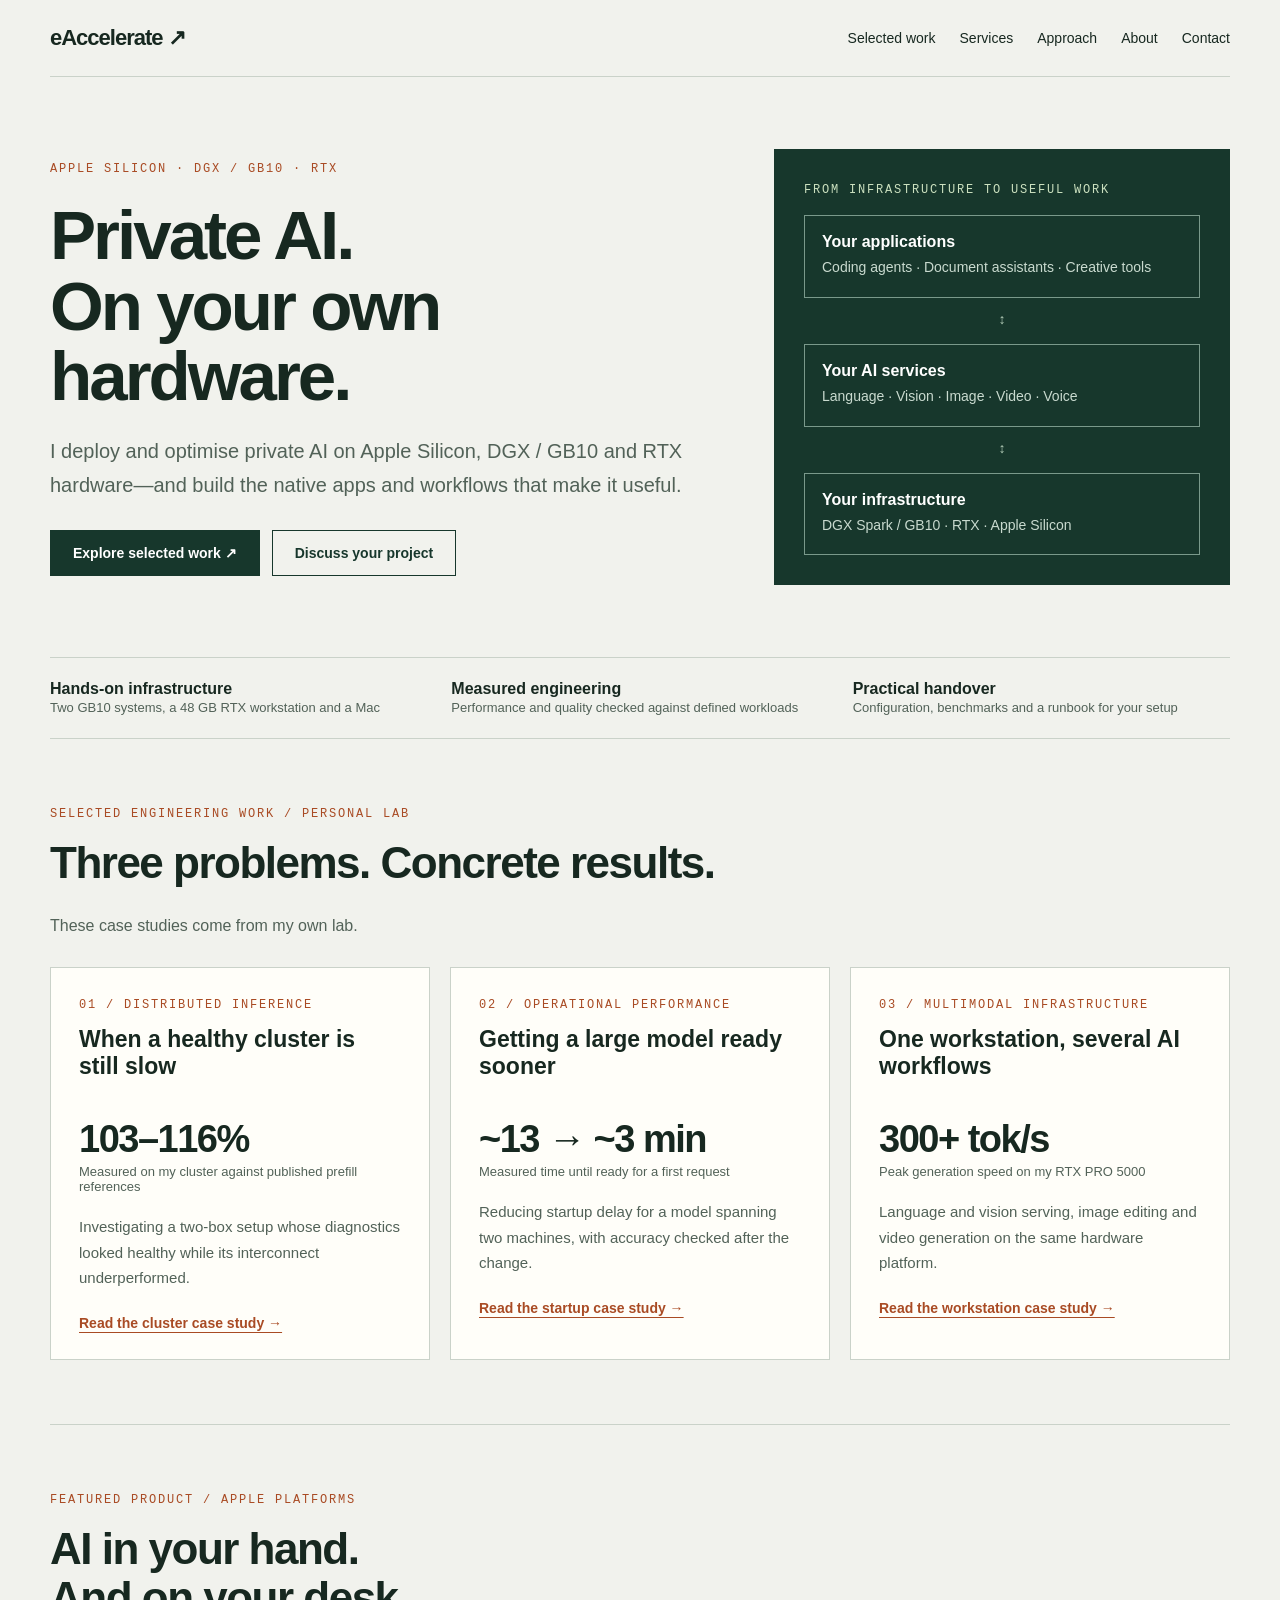
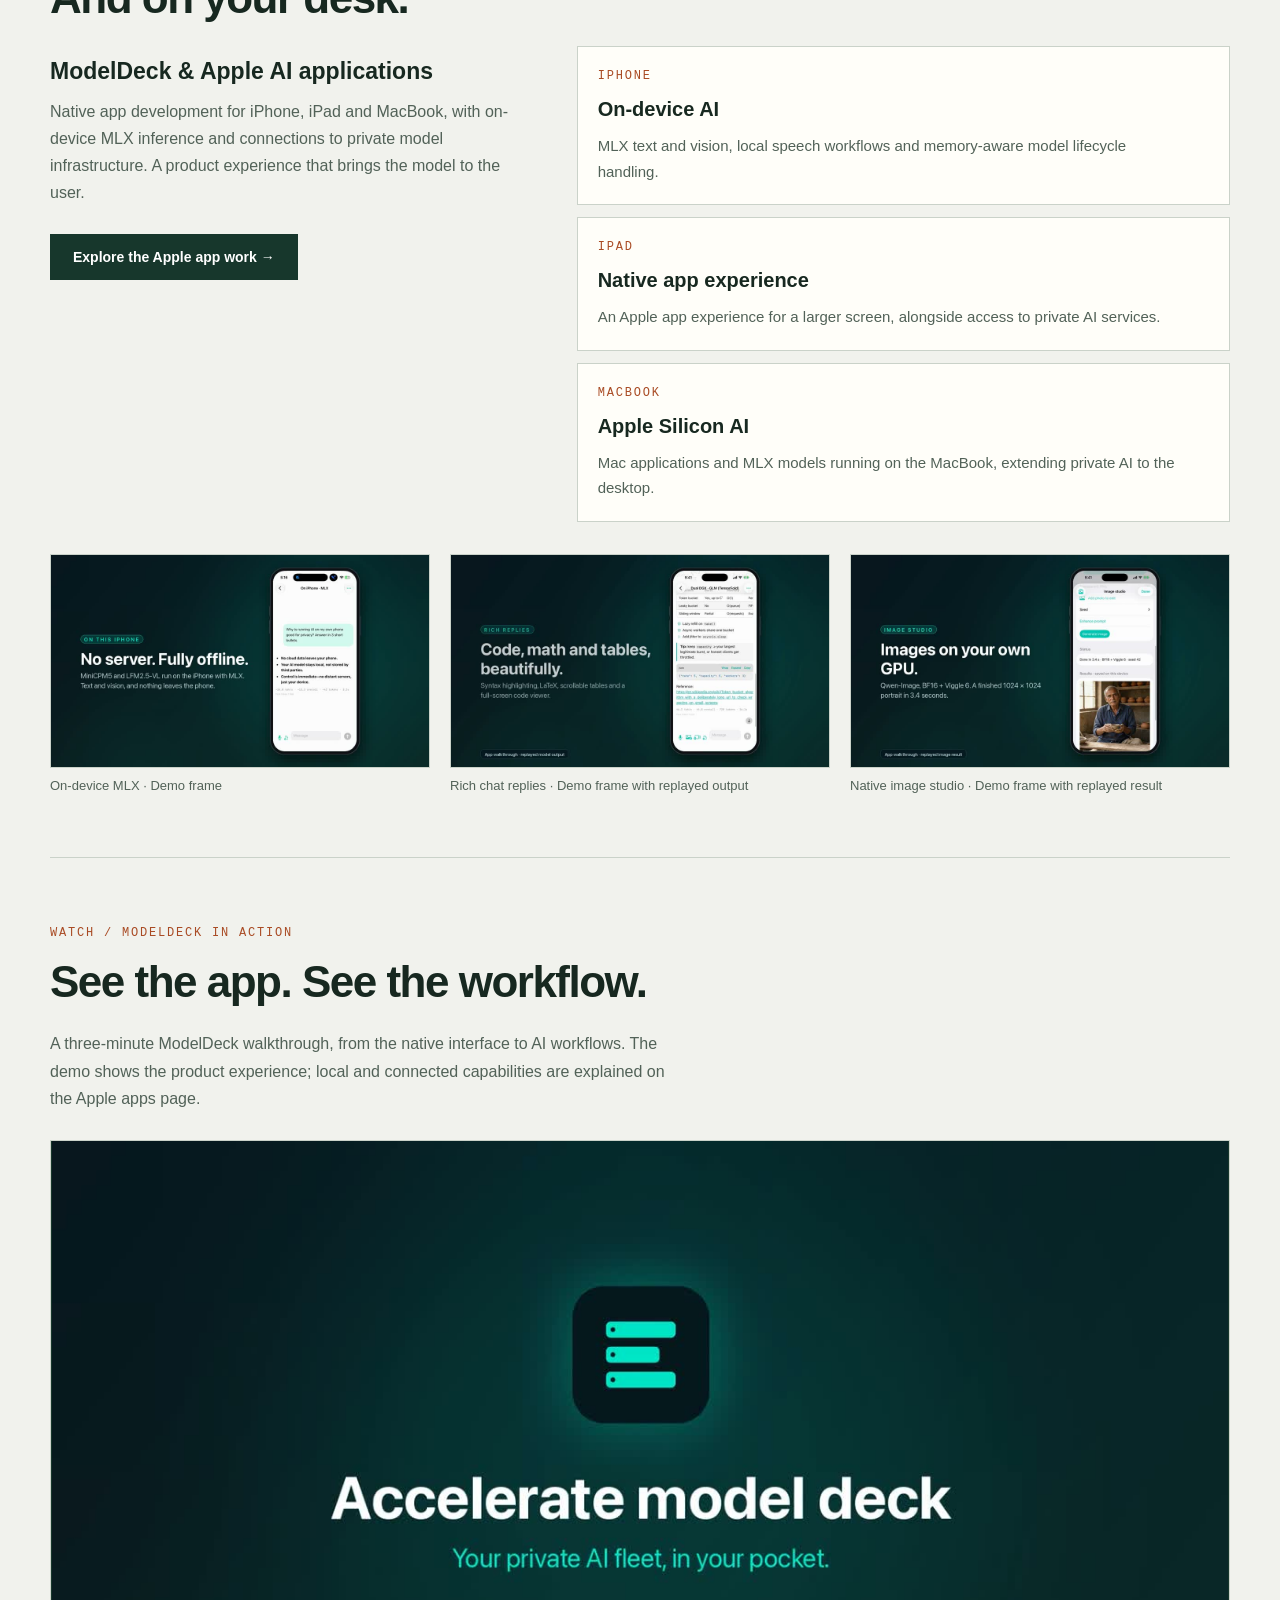
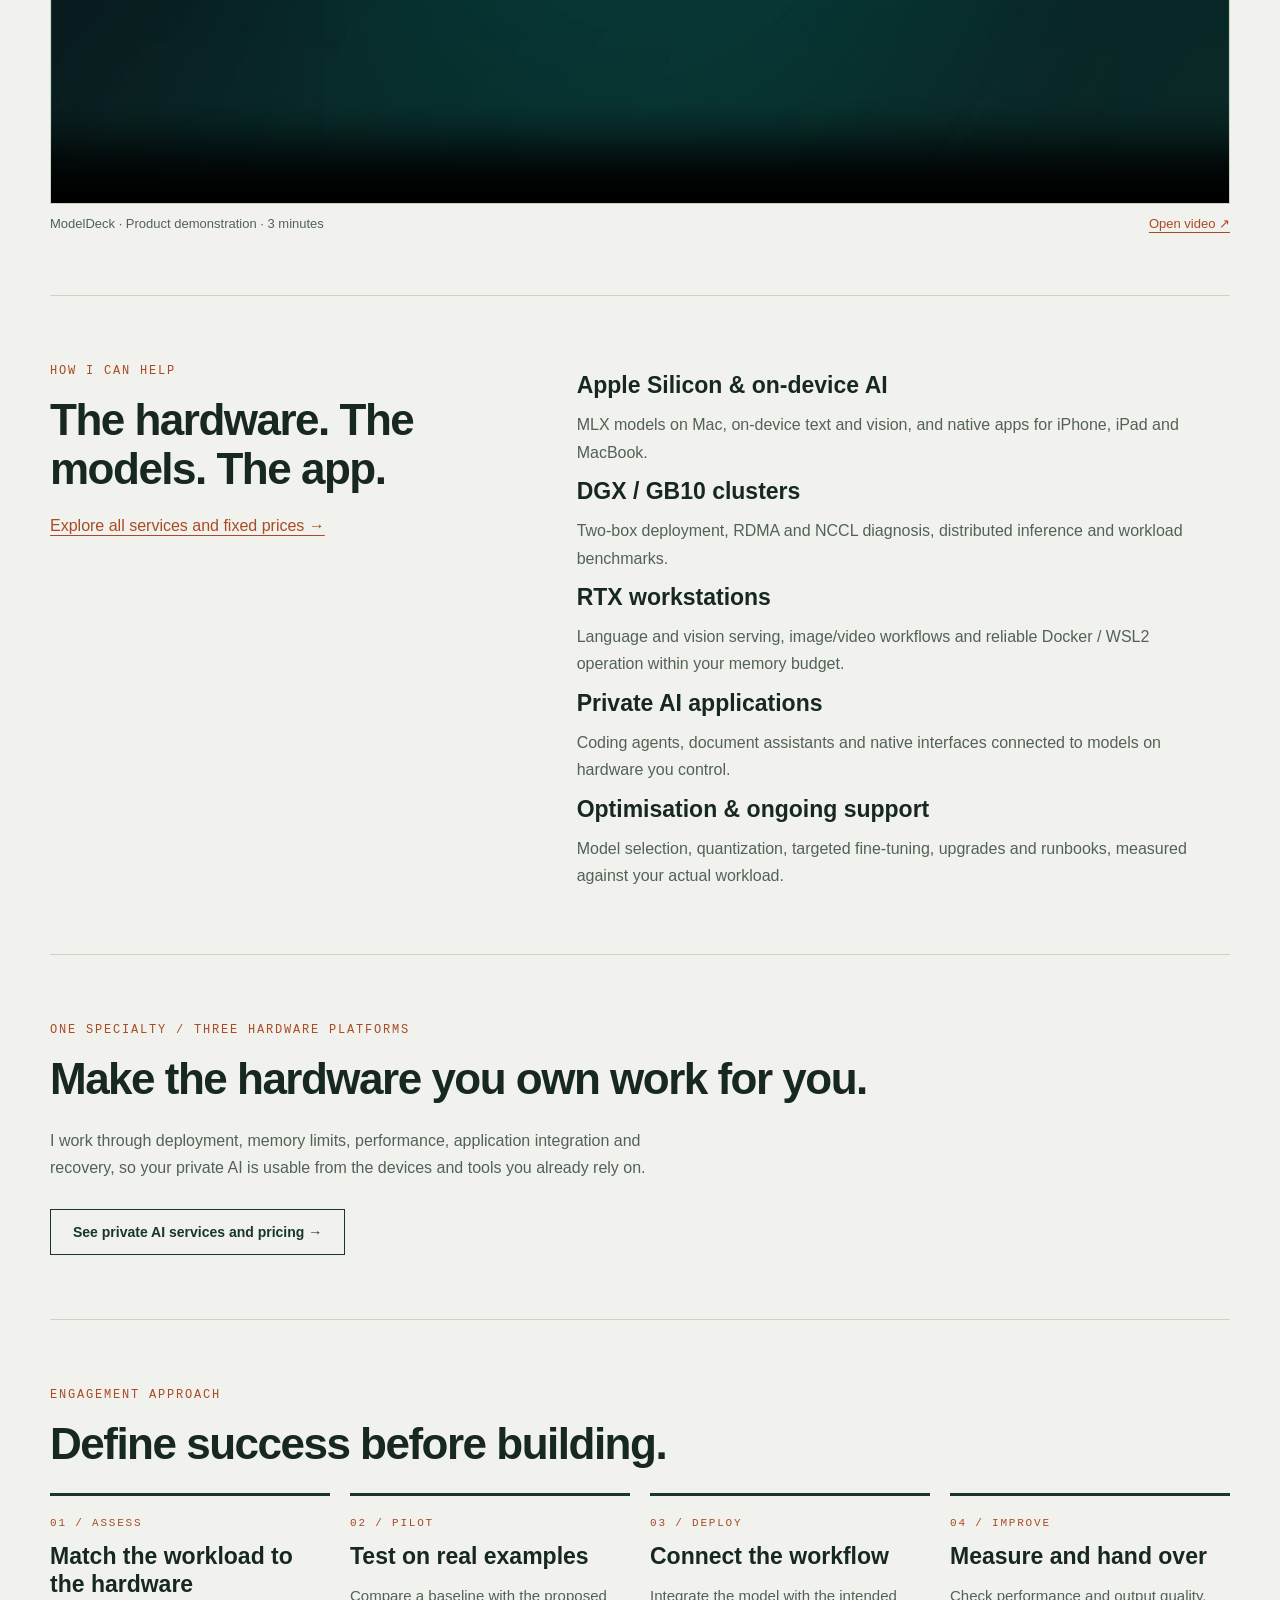
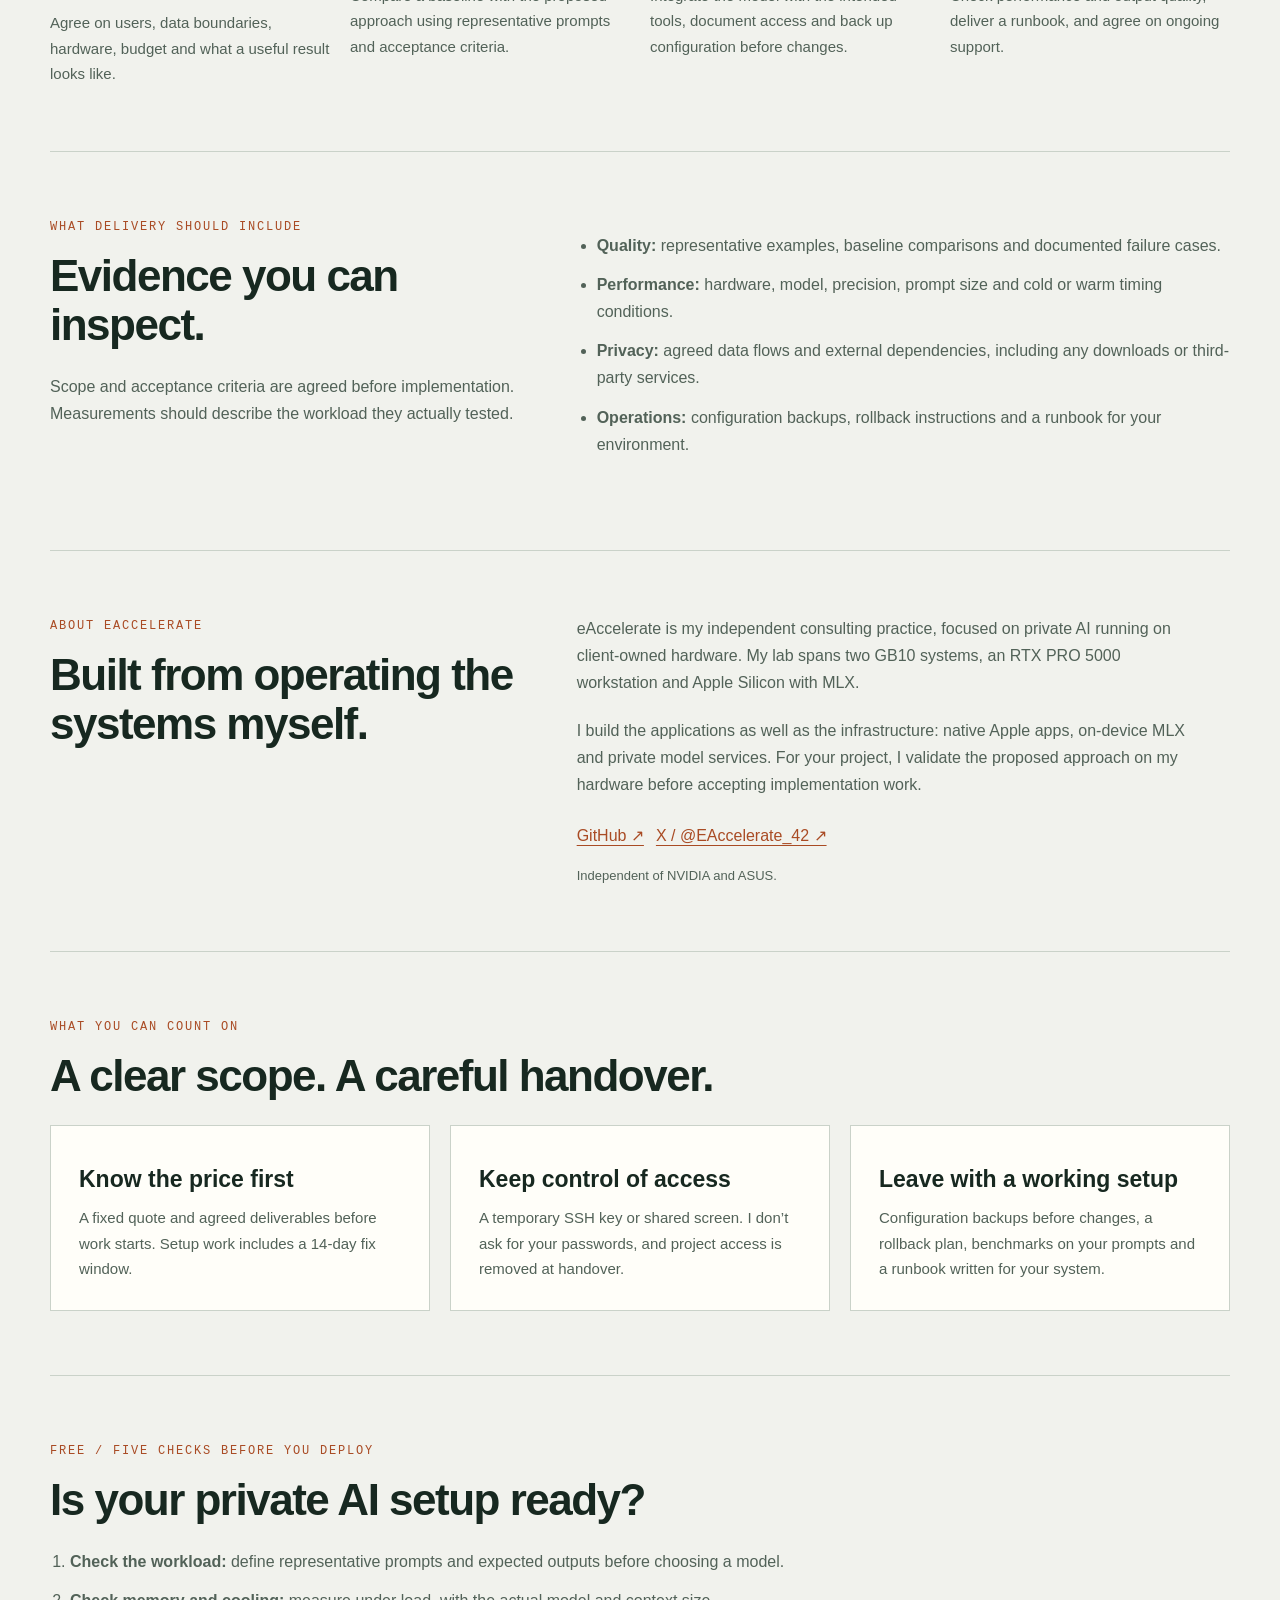
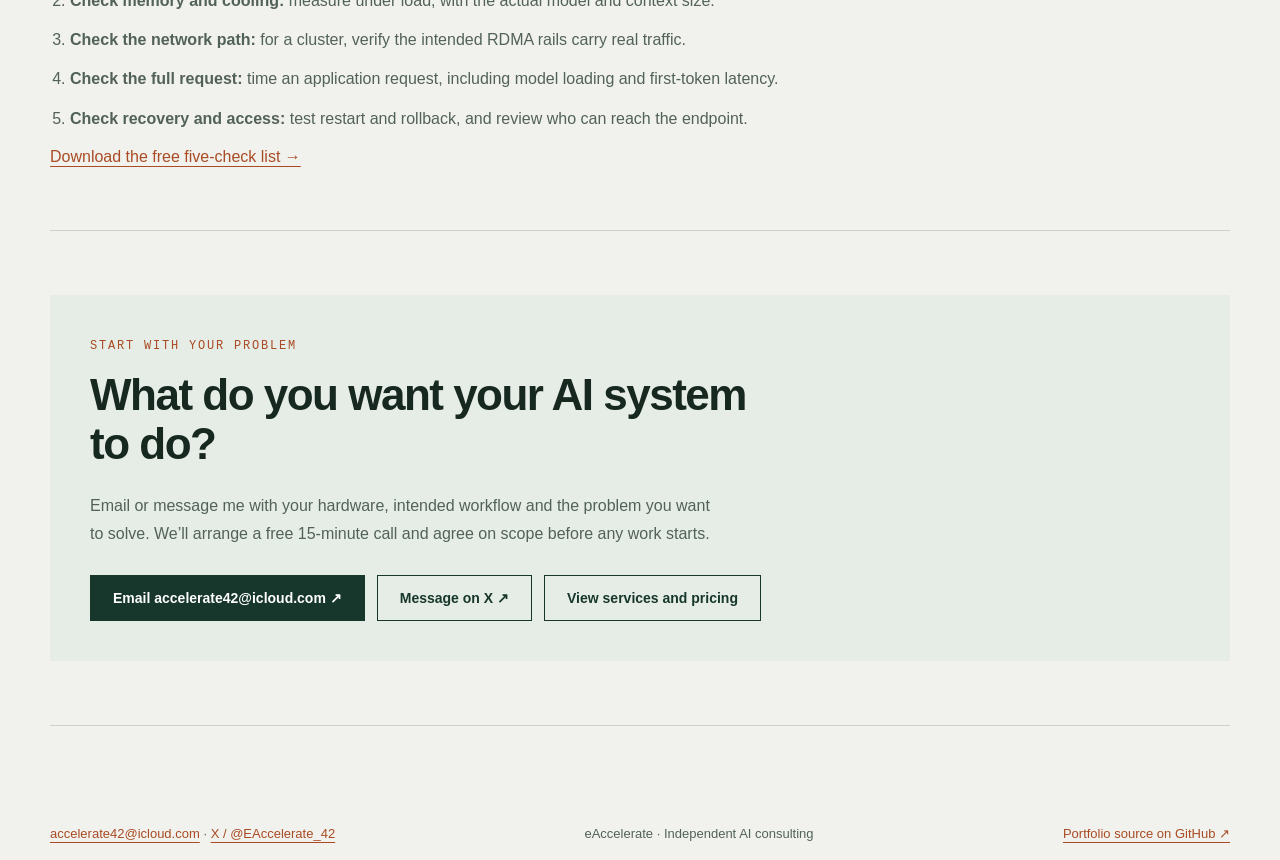
==== commit 5b4f0864: "Focus portfolio on private AI and bring prices forward" ====
--- a/index.html
+++ b/index.html
@@ -1,13 +1,13 @@
 <!doctype html>
-<html lang="en"><head><meta charset="utf-8"><meta name="viewport" content="width=device-width, initial-scale=1"><title>AI systems consulting · eAccelerate</title><meta name="description" content="Private AI infrastructure, applied AI workflows and performance engineering. Explore eAccelerate’s personal lab case studies and consulting services."><meta name="theme-color" content="#17372c"><link rel="stylesheet" href="styles.css"></head><body><a class="skip" href="#main">Skip to content</a><div class="container"><nav aria-label="Main navigation"><a class="brand" href="index.html">eAccelerate<span aria-hidden="true"> ↗</span></a><div class="nav-links"><a href="index.html#work">Selected work</a><a href="services.html">Services</a><a href="index.html#approach">Approach</a><a href="index.html#about">About</a><a href="index.html#contact">Contact</a></div></nav><main id="main">
-<div class="hero"><div><span class="eyebrow">AI strategy · Applied AI · Private infrastructure</span><h1>Private AI.<br>On your own<br>hardware.</h1><p class="lede">AI systems consulting, from opportunity assessment to applications and operation. Specialising in private AI, applied workflows and infrastructure optimisation.</p><div class="actions"><a class="button" href="#work">Explore selected work ↗</a><a class="button secondary" href="#contact">Discuss your project</a></div></div><aside class="diagram" aria-label="Private AI architecture"><span class="eyebrow">From infrastructure to useful work</span><div class="node"><strong>Your applications</strong><p>Coding agents · Document assistants · Creative tools</p></div><div class="connector" aria-hidden="true">↕</div><div class="node"><strong>Your AI services</strong><p>Language · Vision · Image · Video · Voice</p></div><div class="connector" aria-hidden="true">↕</div><div class="node"><strong>Your infrastructure</strong><p>DGX Spark / GB10 · RTX · Apple Silicon</p></div></aside></div>
+<html lang="en"><head><meta charset="utf-8"><meta name="viewport" content="width=device-width, initial-scale=1"><title>Private AI on your hardware · eAccelerate</title><meta name="description" content="Private AI infrastructure, applied AI workflows and performance engineering. Explore eAccelerate’s personal lab case studies and consulting services."><meta name="theme-color" content="#17372c"><link rel="stylesheet" href="styles.css"></head><body><a class="skip" href="#main">Skip to content</a><div class="container"><nav aria-label="Main navigation"><a class="brand" href="index.html">eAccelerate<span aria-hidden="true"> ↗</span></a><div class="nav-links"><a href="index.html#work">Selected work</a><a href="services.html">Services</a><a href="index.html#approach">Approach</a><a href="index.html#about">About</a><a href="index.html#contact">Contact</a></div></nav><main id="main">
+<div class="hero"><div><span class="eyebrow">Apple Silicon · DGX / GB10 · RTX</span><h1>Private AI.<br>On your own<br>hardware.</h1><p class="lede">I deploy and optimise private AI on Apple Silicon, DGX / GB10 and RTX hardware—and build the native apps and workflows that make it useful.</p><div class="actions"><a class="button" href="#work">Explore selected work ↗</a><a class="button secondary" href="#contact">Discuss your project</a></div></div><aside class="diagram" aria-label="Private AI architecture"><span class="eyebrow">From infrastructure to useful work</span><div class="node"><strong>Your applications</strong><p>Coding agents · Document assistants · Creative tools</p></div><div class="connector" aria-hidden="true">↕</div><div class="node"><strong>Your AI services</strong><p>Language · Vision · Image · Video · Voice</p></div><div class="connector" aria-hidden="true">↕</div><div class="node"><strong>Your infrastructure</strong><p>DGX Spark / GB10 · RTX · Apple Silicon</p></div></aside></div>
 <div class="strip"><div><strong>Hands-on infrastructure</strong><span>Two GB10 systems, a 48 GB RTX workstation and a Mac</span></div><div><strong>Measured engineering</strong><span>Performance and quality checked against defined workloads</span></div><div><strong>Practical handover</strong><span>Configuration, benchmarks and a runbook for your setup</span></div></div>
 <section id="work"><span class="eyebrow">Selected engineering work / Personal lab</span><h2>Three problems. Concrete results.</h2><p>These case studies come from my own lab.</p><div class="grid" style="margin-top:28px">
 <article class="card"><span class="eyebrow">01 / Distributed inference</span><h3>When a healthy cluster is still slow</h3><div class="metric">103–116%</div><div class="metric-caption">Measured on my cluster against published prefill references</div><p>Investigating a two-box setup whose diagnostics looked healthy while its interconnect underperformed.</p><a href="case-cluster.html">Read the cluster case study →</a></article>
 <article class="card"><span class="eyebrow">02 / Operational performance</span><h3>Getting a large model ready sooner</h3><div class="metric">~13 → ~3 min</div><div class="metric-caption">Measured time until ready for a first request</div><p>Reducing startup delay for a model spanning two machines, with accuracy checked after the change.</p><a href="case-startup.html">Read the startup case study →</a></article>
 <article class="card"><span class="eyebrow">03 / Multimodal infrastructure</span><h3>One workstation, several AI workflows</h3><div class="metric">300+ tok/s</div><div class="metric-caption">Peak generation speed on my RTX PRO 5000</div><p>Language and vision serving, image editing and video generation on the same hardware platform.</p><a href="case-workstation.html">Read the workstation case study →</a></article></div></section>
-<section id="products"><span class="eyebrow">Featured product / Apple platforms</span><h2>AI in your hand.<br>And on your desk.</h2><div class="split"><div><h3>ModelDeck & Apple AI applications</h3><p>Native app development for iPhone, iPad and MacBook, with on-device MLX inference and connections to private model infrastructure. A product experience that brings the model to the user.</p><div class="actions"><a class="button" href="apple-apps.html">Explore the Apple app work →</a></div></div><div class="grid apple-grid"><article class="card"><span class="eyebrow">iPhone</span><h3>On-device AI</h3><p>MLX text and vision, local speech workflows and memory-aware model lifecycle handling.</p></article><article class="card"><span class="eyebrow">iPad</span><h3>Native app experience</h3><p>An Apple app experience for a larger screen, alongside access to private AI services.</p></article><article class="card"><span class="eyebrow">MacBook</span><h3>Apple Silicon AI</h3><p>Mac applications and MLX models running on the MacBook, extending private AI to the desktop.</p></article></div></div><div class="app-gallery"><figure><a href="assets/modeldeck-on-device.jpg"><img src="assets/modeldeck-on-device.jpg" alt="ModelDeck demo showing an on-iPhone MLX conversation" width="960" height="540" loading="lazy"></a><figcaption>On-device MLX · Demo frame</figcaption></figure><figure><a href="assets/modeldeck-chat.jpg"><img src="assets/modeldeck-chat.jpg" alt="ModelDeck demo showing rich chat replies with a table and code" width="960" height="540" loading="lazy"></a><figcaption>Rich chat replies · Demo frame with replayed output</figcaption></figure><figure><a href="assets/modeldeck-image-studio.jpg"><img src="assets/modeldeck-image-studio.jpg" alt="ModelDeck demo showing the native image studio and a generated portrait" width="960" height="540" loading="lazy"></a><figcaption>Native image studio · Demo frame with replayed result</figcaption></figure></div></section><section id="modeldeck-demo" aria-labelledby="demo-title"><span class="eyebrow">Watch / ModelDeck in action</span><h2 id="demo-title">See the app. See the workflow.</h2><p>A three-minute ModelDeck walkthrough, from the native interface to AI workflows. The demo shows the product experience; local and connected capabilities are explained on the Apple apps page.</p><figure class="demo"><video controls playsinline preload="none" poster="assets/modeldeck-demo-poster.jpg" aria-label="ModelDeck product demonstration"><source src="assets/modeldeck-demo.mp4" type="video/mp4">Your browser does not support embedded video. <a href="assets/modeldeck-demo.mp4">Download the ModelDeck demo.</a></video><figcaption>ModelDeck · Product demonstration · 3 minutes <a href="assets/modeldeck-demo.mp4">Open video ↗</a></figcaption></figure></section><section id="services"><div class="split"><div><span class="eyebrow">How I can help</span><h2>From a hardware decision to a working system.</h2><a href="services.html">Explore all services and fixed prices →</a></div><div><h3>Strategy and technical advisory</h3><p>Use-case discovery, AI readiness, build-versus-buy analysis and a pilot roadmap with explicit success criteria.</p><h3>Private AI infrastructure</h3><p>Model selection, hardware advice, cluster setup, serving, conversion and quantization.</p><h3>Applications and workflows</h3><p>Native iPhone, iPad and Mac apps, on-device MLX, tool-using agents, enterprise search and multimodal workflows.</p><h3>Evaluation and improvement</h3><p>Data preparation, model adaptation, evaluation harnesses, performance diagnosis and AI security reviews.</p><h3>Ongoing operation</h3><p>Deployment, observability, runbooks, backup and rollback planning, workshops and technical mentoring.</p></div></div></section>
-<section><span class="eyebrow">Consulting across the AI lifecycle</span><h2>A broader toolkit. A concrete plan for your problem.</h2><p>Strategy, agents, retrieval, data, model adaptation, multimodal workflows, predictive ML, computer vision, product engineering, evaluation, security, AI economics and operations. Every implementation starts with feasibility validation on my own hardware and an agreed pilot scope.</p><div class="actions"><a class="button secondary" href="services.html#capabilities">Explore 16 consulting capabilities →</a></div></section><section id="approach"><span class="eyebrow">Engagement approach</span><h2>Define success before building.</h2><div class="steps"><div class="step"><span class="eyebrow">01 / Assess</span><h3>Understand the workload</h3><p>Agree on users, data boundaries, hardware, budget and what a useful result looks like.</p></div><div class="step"><span class="eyebrow">02 / Pilot</span><h3>Test on real examples</h3><p>Compare a baseline with the proposed approach using representative prompts and acceptance criteria.</p></div><div class="step"><span class="eyebrow">03 / Deploy</span><h3>Connect the workflow</h3><p>Integrate the model with the intended tools, document access and back up configuration before changes.</p></div><div class="step"><span class="eyebrow">04 / Improve</span><h3>Measure and hand over</h3><p>Check performance and output quality, deliver a runbook, and agree on ongoing support.</p></div></div></section>
+<section id="products"><span class="eyebrow">Featured product / Apple platforms</span><h2>AI in your hand.<br>And on your desk.</h2><div class="split"><div><h3>ModelDeck & Apple AI applications</h3><p>Native app development for iPhone, iPad and MacBook, with on-device MLX inference and connections to private model infrastructure. A product experience that brings the model to the user.</p><div class="actions"><a class="button" href="apple-apps.html">Explore the Apple app work →</a></div></div><div class="grid apple-grid"><article class="card"><span class="eyebrow">iPhone</span><h3>On-device AI</h3><p>MLX text and vision, local speech workflows and memory-aware model lifecycle handling.</p></article><article class="card"><span class="eyebrow">iPad</span><h3>Native app experience</h3><p>An Apple app experience for a larger screen, alongside access to private AI services.</p></article><article class="card"><span class="eyebrow">MacBook</span><h3>Apple Silicon AI</h3><p>Mac applications and MLX models running on the MacBook, extending private AI to the desktop.</p></article></div></div><div class="app-gallery"><figure><a href="assets/modeldeck-on-device.jpg"><img src="assets/modeldeck-on-device.jpg" alt="ModelDeck demo showing an on-iPhone MLX conversation" width="960" height="540" loading="lazy"></a><figcaption>On-device MLX · Demo frame</figcaption></figure><figure><a href="assets/modeldeck-chat.jpg"><img src="assets/modeldeck-chat.jpg" alt="ModelDeck demo showing rich chat replies with a table and code" width="960" height="540" loading="lazy"></a><figcaption>Rich chat replies · Demo frame with replayed output</figcaption></figure><figure><a href="assets/modeldeck-image-studio.jpg"><img src="assets/modeldeck-image-studio.jpg" alt="ModelDeck demo showing the native image studio and a generated portrait" width="960" height="540" loading="lazy"></a><figcaption>Native image studio · Demo frame with replayed result</figcaption></figure></div></section><section id="modeldeck-demo" aria-labelledby="demo-title"><span class="eyebrow">Watch / ModelDeck in action</span><h2 id="demo-title">See the app. See the workflow.</h2><p>A three-minute ModelDeck walkthrough, from the native interface to AI workflows. The demo shows the product experience; local and connected capabilities are explained on the Apple apps page.</p><figure class="demo"><video controls playsinline preload="none" poster="assets/modeldeck-demo-poster.jpg" aria-label="ModelDeck product demonstration"><source src="assets/modeldeck-demo.mp4" type="video/mp4">Your browser does not support embedded video. <a href="assets/modeldeck-demo.mp4">Download the ModelDeck demo.</a></video><figcaption>ModelDeck · Product demonstration · 3 minutes <a href="assets/modeldeck-demo.mp4">Open video ↗</a></figcaption></figure></section><section id="services"><div class="split"><div><span class="eyebrow">How I can help</span><h2>The hardware. The models. The app.</h2><a href="services.html">Explore all services and fixed prices →</a></div><div><h3>Apple Silicon & on-device AI</h3><p>MLX models on Mac, on-device text and vision, and native apps for iPhone, iPad and MacBook.</p><h3>DGX / GB10 clusters</h3><p>Two-box deployment, RDMA and NCCL diagnosis, distributed inference and workload benchmarks.</p><h3>RTX workstations</h3><p>Language and vision serving, image/video workflows and reliable Docker / WSL2 operation within your memory budget.</p><h3>Private AI applications</h3><p>Coding agents, document assistants and native interfaces connected to models on hardware you control.</p><h3>Optimisation & ongoing support</h3><p>Model selection, quantization, targeted fine-tuning, upgrades and runbooks, measured against your actual workload.</p></div></div></section>
+<section><span class="eyebrow">One specialty / Three hardware platforms</span><h2>Make the hardware you own work for you.</h2><p>I work through deployment, memory limits, performance, application integration and recovery, so your private AI is usable from the devices and tools you already rely on.</p><div class="actions"><a class="button secondary" href="services.html">See private AI services and pricing →</a></div></section><section id="approach"><span class="eyebrow">Engagement approach</span><h2>Define success before building.</h2><div class="steps"><div class="step"><span class="eyebrow">01 / Assess</span><h3>Match the workload to the hardware</h3><p>Agree on users, data boundaries, hardware, budget and what a useful result looks like.</p></div><div class="step"><span class="eyebrow">02 / Pilot</span><h3>Test on real examples</h3><p>Compare a baseline with the proposed approach using representative prompts and acceptance criteria.</p></div><div class="step"><span class="eyebrow">03 / Deploy</span><h3>Connect the workflow</h3><p>Integrate the model with the intended tools, document access and back up configuration before changes.</p></div><div class="step"><span class="eyebrow">04 / Improve</span><h3>Measure and hand over</h3><p>Check performance and output quality, deliver a runbook, and agree on ongoing support.</p></div></div></section>
 <section><div class="split"><div><span class="eyebrow">What delivery should include</span><h2>Evidence you can inspect.</h2><p>Scope and acceptance criteria are agreed before implementation. Measurements should describe the workload they actually tested.</p></div><ul class="list"><li><strong>Quality:</strong> representative examples, baseline comparisons and documented failure cases.</li><li><strong>Performance:</strong> hardware, model, precision, prompt size and cold or warm timing conditions.</li><li><strong>Privacy:</strong> agreed data flows and external dependencies, including any downloads or third-party services.</li><li><strong>Operations:</strong> configuration backups, rollback instructions and a runbook for your environment.</li></ul></div></section>
 <section id="about"><div class="split"><div><span class="eyebrow">About eAccelerate</span><h2>Built from operating the systems myself.</h2></div><div><p>eAccelerate is my independent consulting practice, focused on private AI running on client-owned hardware. My lab spans two GB10 systems, an RTX PRO 5000 workstation and Apple Silicon with MLX.</p><p style="margin-top:20px">I build the applications as well as the infrastructure: native Apple apps, on-device MLX and private model services. For your project, I validate the proposed approach on my hardware before accepting implementation work.</p><div class="actions"><a href="https://github.com/e-accelerate">GitHub ↗</a><a href="https://x.com/EAccelerate_42">X / @EAccelerate_42 ↗</a></div><p class="small" style="margin-top:20px">Independent of NVIDIA and ASUS.</p></div></div></section>
-<section id="commitments"><span class="eyebrow">What you can count on</span><h2>A clear scope. A careful handover.</h2><div class="grid"><article class="card"><h3>Know the price first</h3><p>A fixed quote and agreed deliverables before work starts. Setup work includes a 14-day fix window.</p></article><article class="card"><h3>Keep control of access</h3><p>A temporary SSH key or shared screen. I don’t ask for your passwords, and project access is removed at handover.</p></article><article class="card"><h3>Leave with a working setup</h3><p>Configuration backups before changes, a rollback plan, benchmarks on your prompts and a runbook written for your system.</p></article></div></section><section id="checklist"><span class="eyebrow">Free / Five checks before you deploy</span><h2>Is your private AI setup ready?</h2><ol class="list"><li><strong>Check the workload:</strong> define representative prompts and expected outputs before choosing a model.</li><li><strong>Check memory and cooling:</strong> measure under load, with the actual model and context size.</li><li><strong>Check the network path:</strong> for a cluster, verify the intended RDMA rails carry real traffic.</li><li><strong>Check the full request:</strong> time an application request, including model loading and first-token latency.</li><li><strong>Check recovery and access:</strong> test restart and rollback, and review who can reach the endpoint.</li></ol><a href="assets/private-ai-five-checks.txt" download>Download the free five-check list →</a></section><section id="contact"><div class="contact"><span class="eyebrow">Start with your problem</span><h2>What do you want your AI system to do?</h2><p>Email or message me with your hardware, intended workflow and the problem you want to solve. We’ll arrange a free 15-minute call and agree on scope before any work starts.</p><div class="actions"><a class="button" href="mailto:accelerate42@icloud.com">Email accelerate42@icloud.com ↗</a><a class="button secondary" href="https://x.com/EAccelerate_42">Message on X ↗</a><a class="button secondary" href="services.html">View services and pricing</a></div></div></section></main><footer><span>eAccelerate · Independent AI consulting</span><a href="https://github.com/e-accelerate/ai-studio-setup">Portfolio source on GitHub ↗</a></footer></div></body></html>+<section id="commitments"><span class="eyebrow">What you can count on</span><h2>A clear scope. A careful handover.</h2><div class="grid"><article class="card"><h3>Know the price first</h3><p>A fixed quote and agreed deliverables before work starts. Setup work includes a 14-day fix window.</p></article><article class="card"><h3>Keep control of access</h3><p>A temporary SSH key or shared screen. I don’t ask for your passwords, and project access is removed at handover.</p></article><article class="card"><h3>Leave with a working setup</h3><p>Configuration backups before changes, a rollback plan, benchmarks on your prompts and a runbook written for your system.</p></article></div></section><section id="checklist"><span class="eyebrow">Free / Five checks before you deploy</span><h2>Is your private AI setup ready?</h2><ol class="list"><li><strong>Check the workload:</strong> define representative prompts and expected outputs before choosing a model.</li><li><strong>Check memory and cooling:</strong> measure under load, with the actual model and context size.</li><li><strong>Check the network path:</strong> for a cluster, verify the intended RDMA rails carry real traffic.</li><li><strong>Check the full request:</strong> time an application request, including model loading and first-token latency.</li><li><strong>Check recovery and access:</strong> test restart and rollback, and review who can reach the endpoint.</li></ol><a href="assets/private-ai-five-checks.txt" download>Download the free five-check list →</a></section><section id="contact"><div class="contact"><span class="eyebrow">Start with your problem</span><h2>What do you want your AI system to do?</h2><p>Email or message me with your hardware, intended workflow and the problem you want to solve. We’ll arrange a free 15-minute call and agree on scope before any work starts.</p><div class="actions"><a class="button" href="mailto:accelerate42@icloud.com">Email accelerate42@icloud.com ↗</a><a class="button secondary" href="https://x.com/EAccelerate_42">Message on X ↗</a><a class="button secondary" href="services.html">View services and pricing</a></div></div></section></main><footer><div><a href="mailto:accelerate42@icloud.com">accelerate42@icloud.com</a> · <a href="https://x.com/EAccelerate_42">X / @EAccelerate_42</a></div><span>eAccelerate · Independent AI consulting</span><a href="https://github.com/e-accelerate/ai-studio-setup">Portfolio source on GitHub ↗</a></footer></div></body></html>
--- a/styles.css
+++ b/styles.css
@@ -6,3 +6,5 @@
 .demo{margin:28px 0 0}.demo video{display:block;width:100%;height:auto;aspect-ratio:16/9;background:#17372c;border:1px solid var(--line)}.demo figcaption{display:flex;justify-content:space-between;gap:16px;flex-wrap:wrap;font-size:13px;color:var(--muted);margin-top:12px}
 
 .app-gallery{display:grid;grid-template-columns:repeat(3,1fr);gap:20px;margin-top:32px}.app-gallery figure{margin:0;min-width:0}.app-gallery img{display:block;width:100%;height:auto;border:1px solid var(--line)}.app-gallery figcaption{font-size:13px;color:var(--muted);margin-top:10px}.article .app-gallery{grid-template-columns:1fr}.button{overflow-wrap:anywhere}@media(max-width:850px){.app-gallery{grid-template-columns:1fr}}
+
+.engagements{margin:26px 0}.engagements details{padding:18px 0;border-bottom:1px solid var(--line)}.engagements summary{cursor:pointer;font-size:18px;font-weight:700}.engagements p{margin-top:14px}footer{flex-wrap:wrap} @media(max-width:700px){.table-wrap{overflow:visible}table{min-width:0}thead{position:absolute;width:1px;height:1px;overflow:hidden;clip-path:inset(50%)}tbody,tr,td{display:block;width:100%}tr{background:var(--paper);border:1px solid var(--line);padding:16px;margin-bottom:16px}td{border:0;padding:7px 0}td[data-label="Turnaround"],td[data-label="Price"]{display:flex;justify-content:space-between;gap:16px;align-items:baseline}td[data-label="Turnaround"]::before,td[data-label="Price"]::before{content:attr(data-label);font-size:13px;font-weight:400;color:var(--muted)}td.price{white-space:normal}}
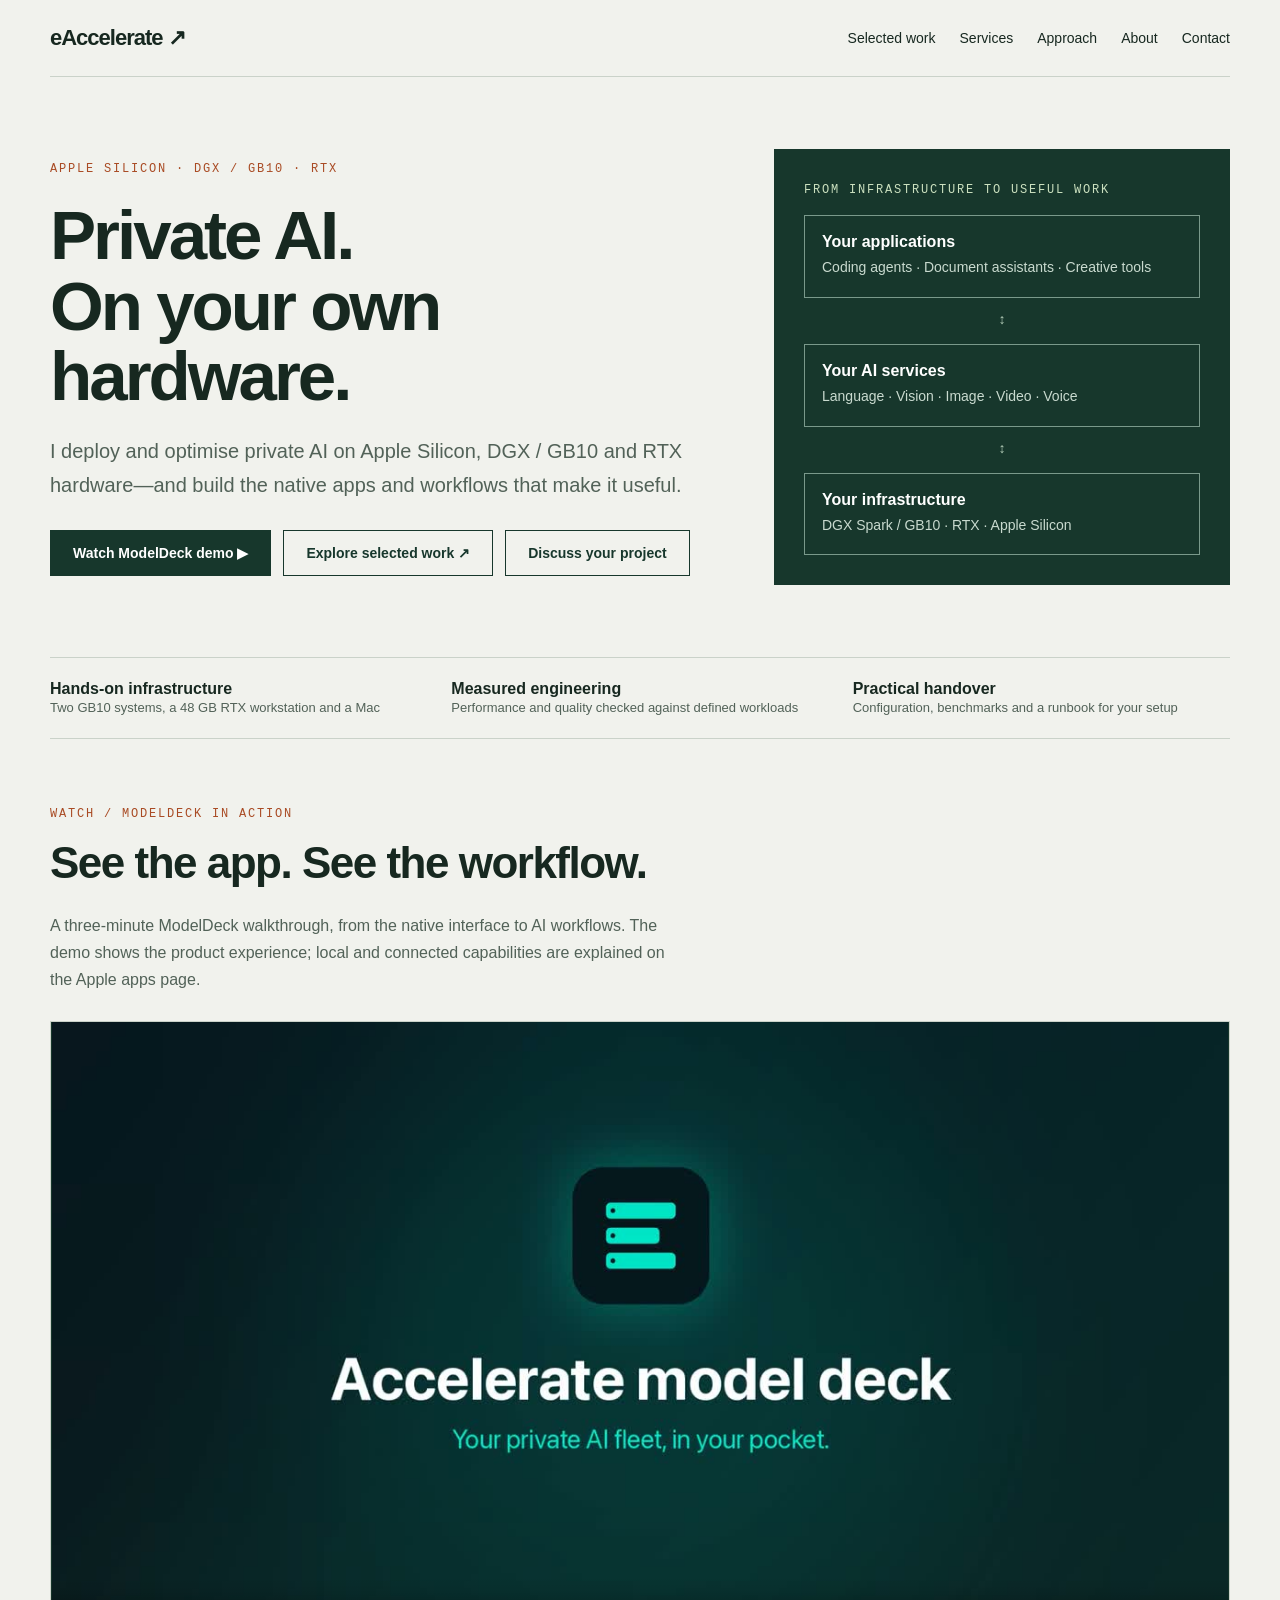
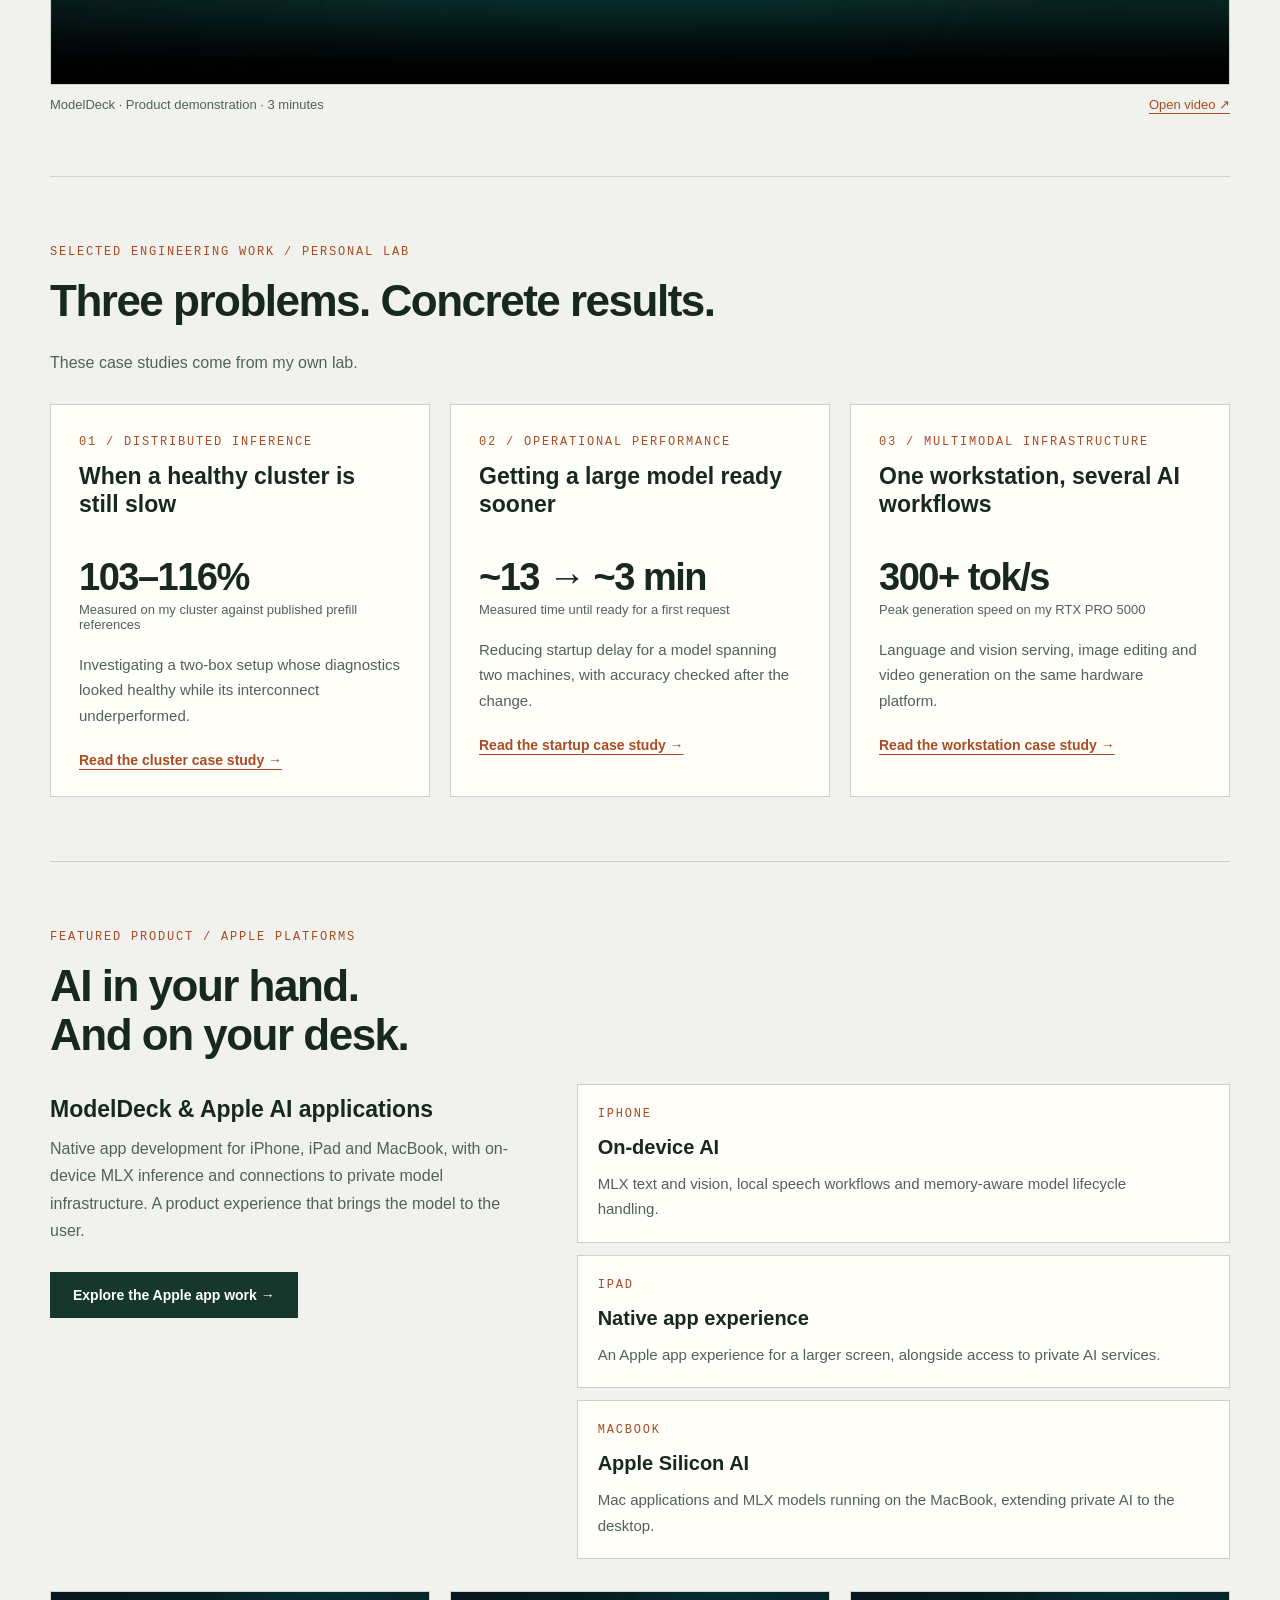
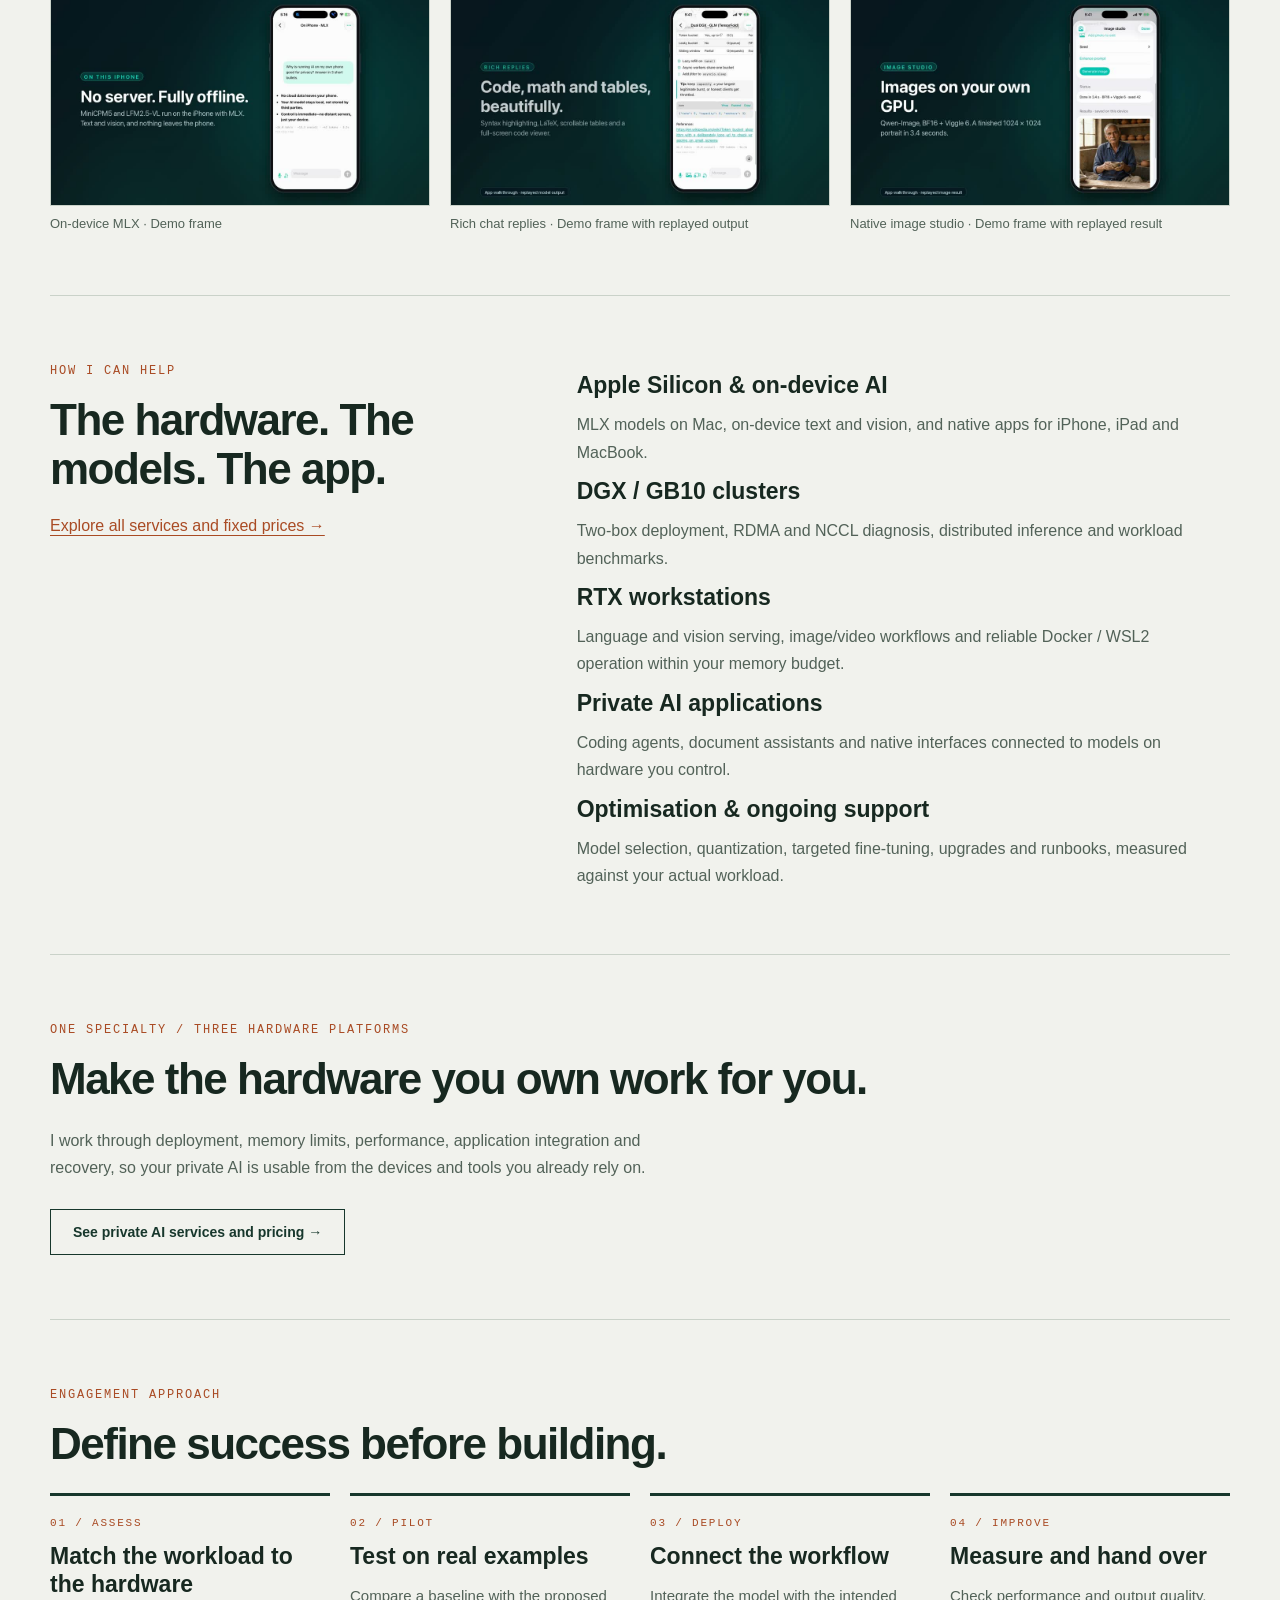
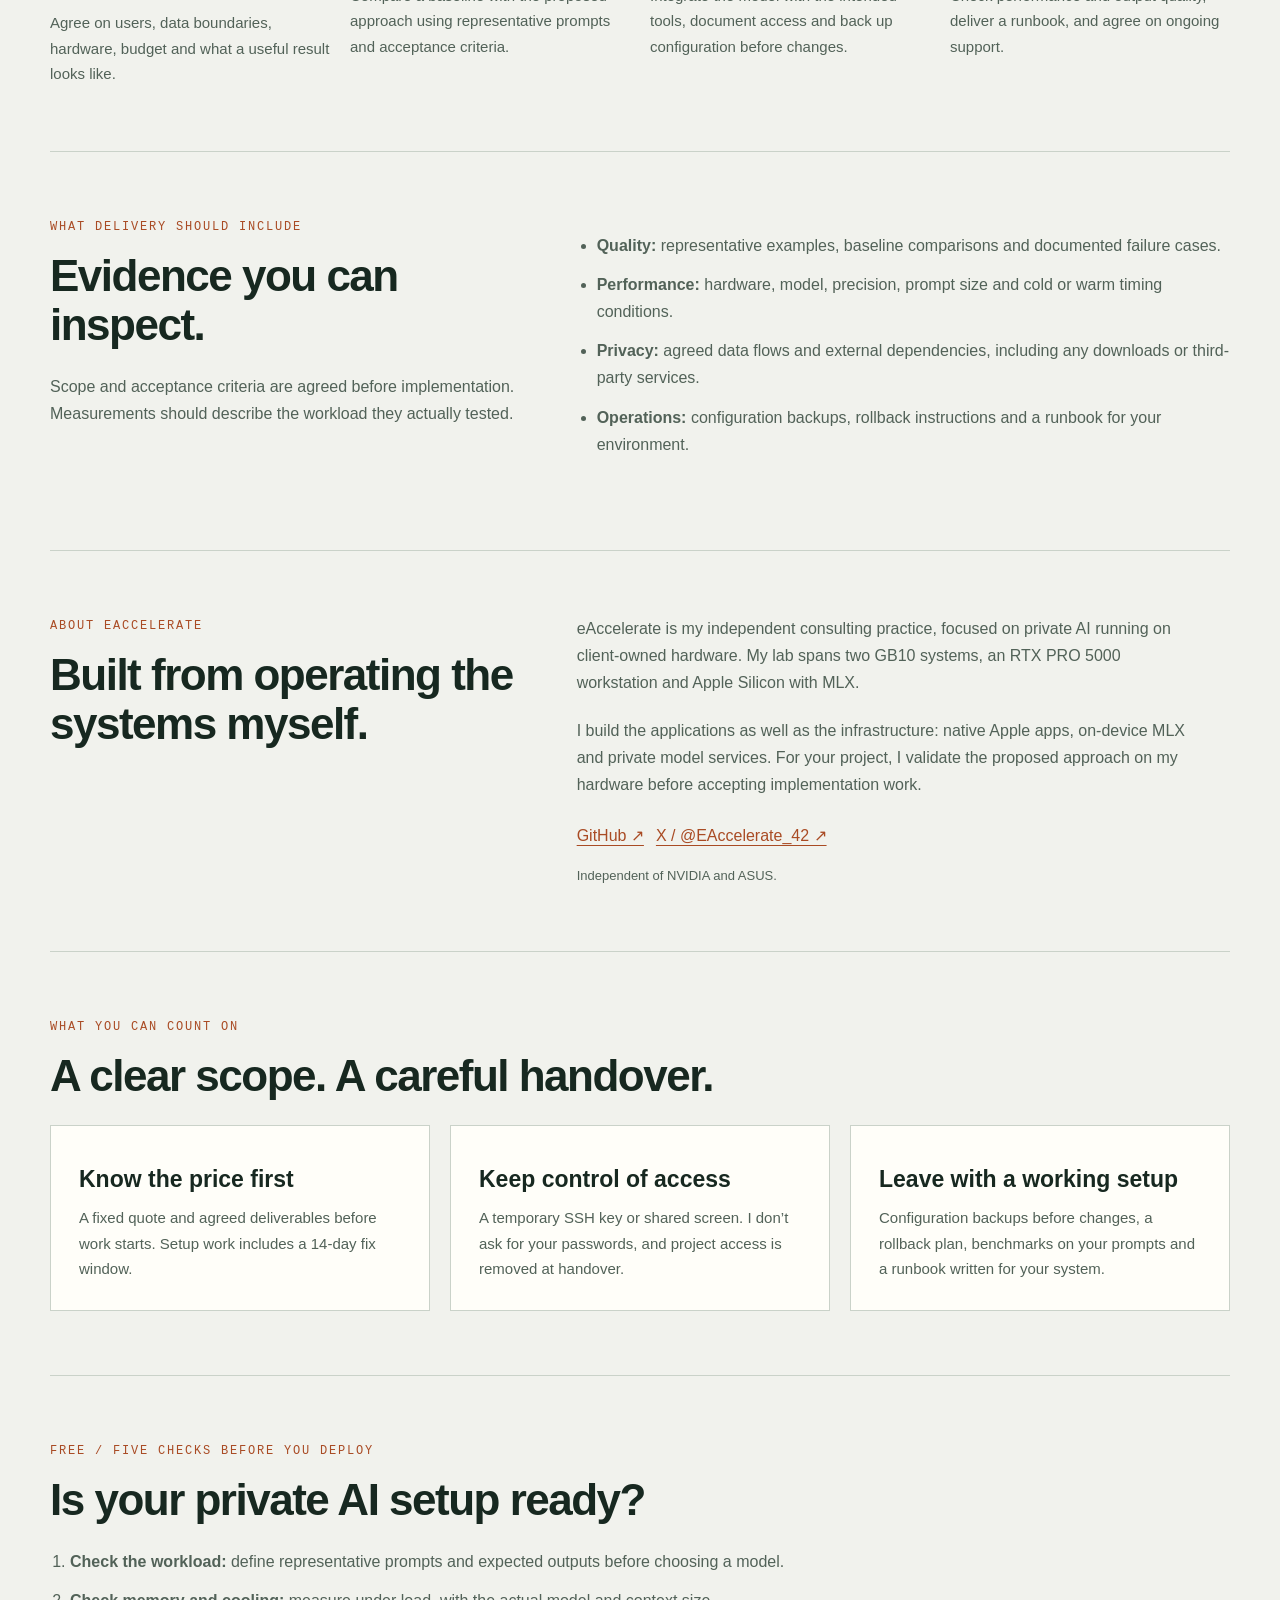
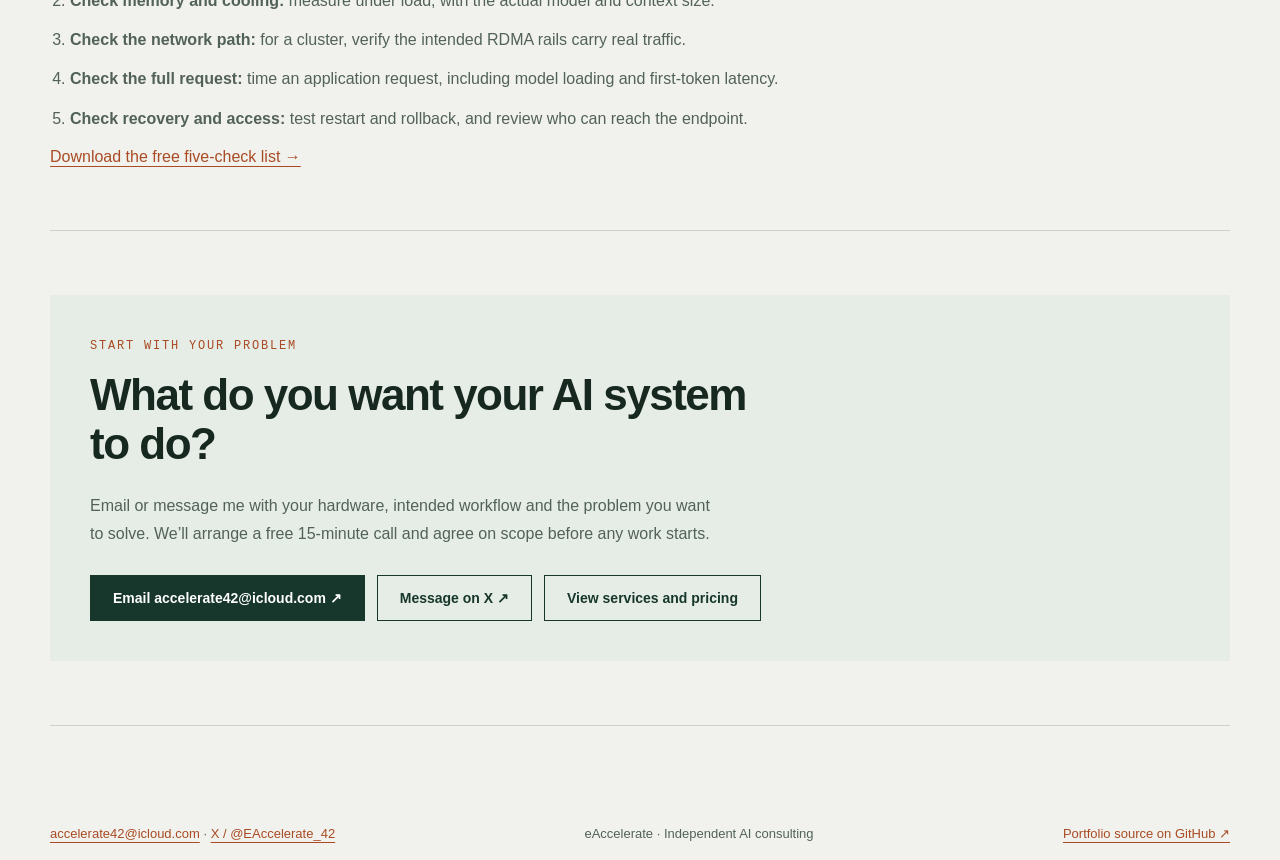
==== commit 8cae32d4: "Bring ModelDeck video forward on the homepage" ====
--- a/index.html
+++ b/index.html
@@ -1,12 +1,12 @@
 <!doctype html>
 <html lang="en"><head><meta charset="utf-8"><meta name="viewport" content="width=device-width, initial-scale=1"><title>Private AI on your hardware · eAccelerate</title><meta name="description" content="Private AI infrastructure, applied AI workflows and performance engineering. Explore eAccelerate’s personal lab case studies and consulting services."><meta name="theme-color" content="#17372c"><link rel="stylesheet" href="styles.css"></head><body><a class="skip" href="#main">Skip to content</a><div class="container"><nav aria-label="Main navigation"><a class="brand" href="index.html">eAccelerate<span aria-hidden="true"> ↗</span></a><div class="nav-links"><a href="index.html#work">Selected work</a><a href="services.html">Services</a><a href="index.html#approach">Approach</a><a href="index.html#about">About</a><a href="index.html#contact">Contact</a></div></nav><main id="main">
-<div class="hero"><div><span class="eyebrow">Apple Silicon · DGX / GB10 · RTX</span><h1>Private AI.<br>On your own<br>hardware.</h1><p class="lede">I deploy and optimise private AI on Apple Silicon, DGX / GB10 and RTX hardware—and build the native apps and workflows that make it useful.</p><div class="actions"><a class="button" href="#work">Explore selected work ↗</a><a class="button secondary" href="#contact">Discuss your project</a></div></div><aside class="diagram" aria-label="Private AI architecture"><span class="eyebrow">From infrastructure to useful work</span><div class="node"><strong>Your applications</strong><p>Coding agents · Document assistants · Creative tools</p></div><div class="connector" aria-hidden="true">↕</div><div class="node"><strong>Your AI services</strong><p>Language · Vision · Image · Video · Voice</p></div><div class="connector" aria-hidden="true">↕</div><div class="node"><strong>Your infrastructure</strong><p>DGX Spark / GB10 · RTX · Apple Silicon</p></div></aside></div>
+<div class="hero"><div><span class="eyebrow">Apple Silicon · DGX / GB10 · RTX</span><h1>Private AI.<br>On your own<br>hardware.</h1><p class="lede">I deploy and optimise private AI on Apple Silicon, DGX / GB10 and RTX hardware—and build the native apps and workflows that make it useful.</p><div class="actions"><a class="button" href="#modeldeck-demo">Watch ModelDeck demo ▶</a><a class="button secondary" href="#work">Explore selected work ↗</a><a class="button secondary" href="#contact">Discuss your project</a></div></div><aside class="diagram" aria-label="Private AI architecture"><span class="eyebrow">From infrastructure to useful work</span><div class="node"><strong>Your applications</strong><p>Coding agents · Document assistants · Creative tools</p></div><div class="connector" aria-hidden="true">↕</div><div class="node"><strong>Your AI services</strong><p>Language · Vision · Image · Video · Voice</p></div><div class="connector" aria-hidden="true">↕</div><div class="node"><strong>Your infrastructure</strong><p>DGX Spark / GB10 · RTX · Apple Silicon</p></div></aside></div>
 <div class="strip"><div><strong>Hands-on infrastructure</strong><span>Two GB10 systems, a 48 GB RTX workstation and a Mac</span></div><div><strong>Measured engineering</strong><span>Performance and quality checked against defined workloads</span></div><div><strong>Practical handover</strong><span>Configuration, benchmarks and a runbook for your setup</span></div></div>
-<section id="work"><span class="eyebrow">Selected engineering work / Personal lab</span><h2>Three problems. Concrete results.</h2><p>These case studies come from my own lab.</p><div class="grid" style="margin-top:28px">
+<section id="modeldeck-demo" aria-labelledby="demo-title"><span class="eyebrow">Watch / ModelDeck in action</span><h2 id="demo-title">See the app. See the workflow.</h2><p>A three-minute ModelDeck walkthrough, from the native interface to AI workflows. The demo shows the product experience; local and connected capabilities are explained on the Apple apps page.</p><figure class="demo"><video controls playsinline preload="none" poster="assets/modeldeck-demo-poster.jpg" aria-label="ModelDeck product demonstration"><source src="assets/modeldeck-demo.mp4" type="video/mp4">Your browser does not support embedded video. <a href="assets/modeldeck-demo.mp4">Download the ModelDeck demo.</a></video><figcaption>ModelDeck · Product demonstration · 3 minutes <a href="assets/modeldeck-demo.mp4">Open video ↗</a></figcaption></figure></section><section id="work"><span class="eyebrow">Selected engineering work / Personal lab</span><h2>Three problems. Concrete results.</h2><p>These case studies come from my own lab.</p><div class="grid" style="margin-top:28px">
 <article class="card"><span class="eyebrow">01 / Distributed inference</span><h3>When a healthy cluster is still slow</h3><div class="metric">103–116%</div><div class="metric-caption">Measured on my cluster against published prefill references</div><p>Investigating a two-box setup whose diagnostics looked healthy while its interconnect underperformed.</p><a href="case-cluster.html">Read the cluster case study →</a></article>
 <article class="card"><span class="eyebrow">02 / Operational performance</span><h3>Getting a large model ready sooner</h3><div class="metric">~13 → ~3 min</div><div class="metric-caption">Measured time until ready for a first request</div><p>Reducing startup delay for a model spanning two machines, with accuracy checked after the change.</p><a href="case-startup.html">Read the startup case study →</a></article>
 <article class="card"><span class="eyebrow">03 / Multimodal infrastructure</span><h3>One workstation, several AI workflows</h3><div class="metric">300+ tok/s</div><div class="metric-caption">Peak generation speed on my RTX PRO 5000</div><p>Language and vision serving, image editing and video generation on the same hardware platform.</p><a href="case-workstation.html">Read the workstation case study →</a></article></div></section>
-<section id="products"><span class="eyebrow">Featured product / Apple platforms</span><h2>AI in your hand.<br>And on your desk.</h2><div class="split"><div><h3>ModelDeck & Apple AI applications</h3><p>Native app development for iPhone, iPad and MacBook, with on-device MLX inference and connections to private model infrastructure. A product experience that brings the model to the user.</p><div class="actions"><a class="button" href="apple-apps.html">Explore the Apple app work →</a></div></div><div class="grid apple-grid"><article class="card"><span class="eyebrow">iPhone</span><h3>On-device AI</h3><p>MLX text and vision, local speech workflows and memory-aware model lifecycle handling.</p></article><article class="card"><span class="eyebrow">iPad</span><h3>Native app experience</h3><p>An Apple app experience for a larger screen, alongside access to private AI services.</p></article><article class="card"><span class="eyebrow">MacBook</span><h3>Apple Silicon AI</h3><p>Mac applications and MLX models running on the MacBook, extending private AI to the desktop.</p></article></div></div><div class="app-gallery"><figure><a href="assets/modeldeck-on-device.jpg"><img src="assets/modeldeck-on-device.jpg" alt="ModelDeck demo showing an on-iPhone MLX conversation" width="960" height="540" loading="lazy"></a><figcaption>On-device MLX · Demo frame</figcaption></figure><figure><a href="assets/modeldeck-chat.jpg"><img src="assets/modeldeck-chat.jpg" alt="ModelDeck demo showing rich chat replies with a table and code" width="960" height="540" loading="lazy"></a><figcaption>Rich chat replies · Demo frame with replayed output</figcaption></figure><figure><a href="assets/modeldeck-image-studio.jpg"><img src="assets/modeldeck-image-studio.jpg" alt="ModelDeck demo showing the native image studio and a generated portrait" width="960" height="540" loading="lazy"></a><figcaption>Native image studio · Demo frame with replayed result</figcaption></figure></div></section><section id="modeldeck-demo" aria-labelledby="demo-title"><span class="eyebrow">Watch / ModelDeck in action</span><h2 id="demo-title">See the app. See the workflow.</h2><p>A three-minute ModelDeck walkthrough, from the native interface to AI workflows. The demo shows the product experience; local and connected capabilities are explained on the Apple apps page.</p><figure class="demo"><video controls playsinline preload="none" poster="assets/modeldeck-demo-poster.jpg" aria-label="ModelDeck product demonstration"><source src="assets/modeldeck-demo.mp4" type="video/mp4">Your browser does not support embedded video. <a href="assets/modeldeck-demo.mp4">Download the ModelDeck demo.</a></video><figcaption>ModelDeck · Product demonstration · 3 minutes <a href="assets/modeldeck-demo.mp4">Open video ↗</a></figcaption></figure></section><section id="services"><div class="split"><div><span class="eyebrow">How I can help</span><h2>The hardware. The models. The app.</h2><a href="services.html">Explore all services and fixed prices →</a></div><div><h3>Apple Silicon & on-device AI</h3><p>MLX models on Mac, on-device text and vision, and native apps for iPhone, iPad and MacBook.</p><h3>DGX / GB10 clusters</h3><p>Two-box deployment, RDMA and NCCL diagnosis, distributed inference and workload benchmarks.</p><h3>RTX workstations</h3><p>Language and vision serving, image/video workflows and reliable Docker / WSL2 operation within your memory budget.</p><h3>Private AI applications</h3><p>Coding agents, document assistants and native interfaces connected to models on hardware you control.</p><h3>Optimisation & ongoing support</h3><p>Model selection, quantization, targeted fine-tuning, upgrades and runbooks, measured against your actual workload.</p></div></div></section>
+<section id="products"><span class="eyebrow">Featured product / Apple platforms</span><h2>AI in your hand.<br>And on your desk.</h2><div class="split"><div><h3>ModelDeck & Apple AI applications</h3><p>Native app development for iPhone, iPad and MacBook, with on-device MLX inference and connections to private model infrastructure. A product experience that brings the model to the user.</p><div class="actions"><a class="button" href="apple-apps.html">Explore the Apple app work →</a></div></div><div class="grid apple-grid"><article class="card"><span class="eyebrow">iPhone</span><h3>On-device AI</h3><p>MLX text and vision, local speech workflows and memory-aware model lifecycle handling.</p></article><article class="card"><span class="eyebrow">iPad</span><h3>Native app experience</h3><p>An Apple app experience for a larger screen, alongside access to private AI services.</p></article><article class="card"><span class="eyebrow">MacBook</span><h3>Apple Silicon AI</h3><p>Mac applications and MLX models running on the MacBook, extending private AI to the desktop.</p></article></div></div><div class="app-gallery"><figure><a href="assets/modeldeck-on-device.jpg"><img src="assets/modeldeck-on-device.jpg" alt="ModelDeck demo showing an on-iPhone MLX conversation" width="960" height="540" loading="lazy"></a><figcaption>On-device MLX · Demo frame</figcaption></figure><figure><a href="assets/modeldeck-chat.jpg"><img src="assets/modeldeck-chat.jpg" alt="ModelDeck demo showing rich chat replies with a table and code" width="960" height="540" loading="lazy"></a><figcaption>Rich chat replies · Demo frame with replayed output</figcaption></figure><figure><a href="assets/modeldeck-image-studio.jpg"><img src="assets/modeldeck-image-studio.jpg" alt="ModelDeck demo showing the native image studio and a generated portrait" width="960" height="540" loading="lazy"></a><figcaption>Native image studio · Demo frame with replayed result</figcaption></figure></div></section><section id="services"><div class="split"><div><span class="eyebrow">How I can help</span><h2>The hardware. The models. The app.</h2><a href="services.html">Explore all services and fixed prices →</a></div><div><h3>Apple Silicon & on-device AI</h3><p>MLX models on Mac, on-device text and vision, and native apps for iPhone, iPad and MacBook.</p><h3>DGX / GB10 clusters</h3><p>Two-box deployment, RDMA and NCCL diagnosis, distributed inference and workload benchmarks.</p><h3>RTX workstations</h3><p>Language and vision serving, image/video workflows and reliable Docker / WSL2 operation within your memory budget.</p><h3>Private AI applications</h3><p>Coding agents, document assistants and native interfaces connected to models on hardware you control.</p><h3>Optimisation & ongoing support</h3><p>Model selection, quantization, targeted fine-tuning, upgrades and runbooks, measured against your actual workload.</p></div></div></section>
 <section><span class="eyebrow">One specialty / Three hardware platforms</span><h2>Make the hardware you own work for you.</h2><p>I work through deployment, memory limits, performance, application integration and recovery, so your private AI is usable from the devices and tools you already rely on.</p><div class="actions"><a class="button secondary" href="services.html">See private AI services and pricing →</a></div></section><section id="approach"><span class="eyebrow">Engagement approach</span><h2>Define success before building.</h2><div class="steps"><div class="step"><span class="eyebrow">01 / Assess</span><h3>Match the workload to the hardware</h3><p>Agree on users, data boundaries, hardware, budget and what a useful result looks like.</p></div><div class="step"><span class="eyebrow">02 / Pilot</span><h3>Test on real examples</h3><p>Compare a baseline with the proposed approach using representative prompts and acceptance criteria.</p></div><div class="step"><span class="eyebrow">03 / Deploy</span><h3>Connect the workflow</h3><p>Integrate the model with the intended tools, document access and back up configuration before changes.</p></div><div class="step"><span class="eyebrow">04 / Improve</span><h3>Measure and hand over</h3><p>Check performance and output quality, deliver a runbook, and agree on ongoing support.</p></div></div></section>
 <section><div class="split"><div><span class="eyebrow">What delivery should include</span><h2>Evidence you can inspect.</h2><p>Scope and acceptance criteria are agreed before implementation. Measurements should describe the workload they actually tested.</p></div><ul class="list"><li><strong>Quality:</strong> representative examples, baseline comparisons and documented failure cases.</li><li><strong>Performance:</strong> hardware, model, precision, prompt size and cold or warm timing conditions.</li><li><strong>Privacy:</strong> agreed data flows and external dependencies, including any downloads or third-party services.</li><li><strong>Operations:</strong> configuration backups, rollback instructions and a runbook for your environment.</li></ul></div></section>
 <section id="about"><div class="split"><div><span class="eyebrow">About eAccelerate</span><h2>Built from operating the systems myself.</h2></div><div><p>eAccelerate is my independent consulting practice, focused on private AI running on client-owned hardware. My lab spans two GB10 systems, an RTX PRO 5000 workstation and Apple Silicon with MLX.</p><p style="margin-top:20px">I build the applications as well as the infrastructure: native Apple apps, on-device MLX and private model services. For your project, I validate the proposed approach on my hardware before accepting implementation work.</p><div class="actions"><a href="https://github.com/e-accelerate">GitHub ↗</a><a href="https://x.com/EAccelerate_42">X / @EAccelerate_42 ↗</a></div><p class="small" style="margin-top:20px">Independent of NVIDIA and ASUS.</p></div></div></section>
